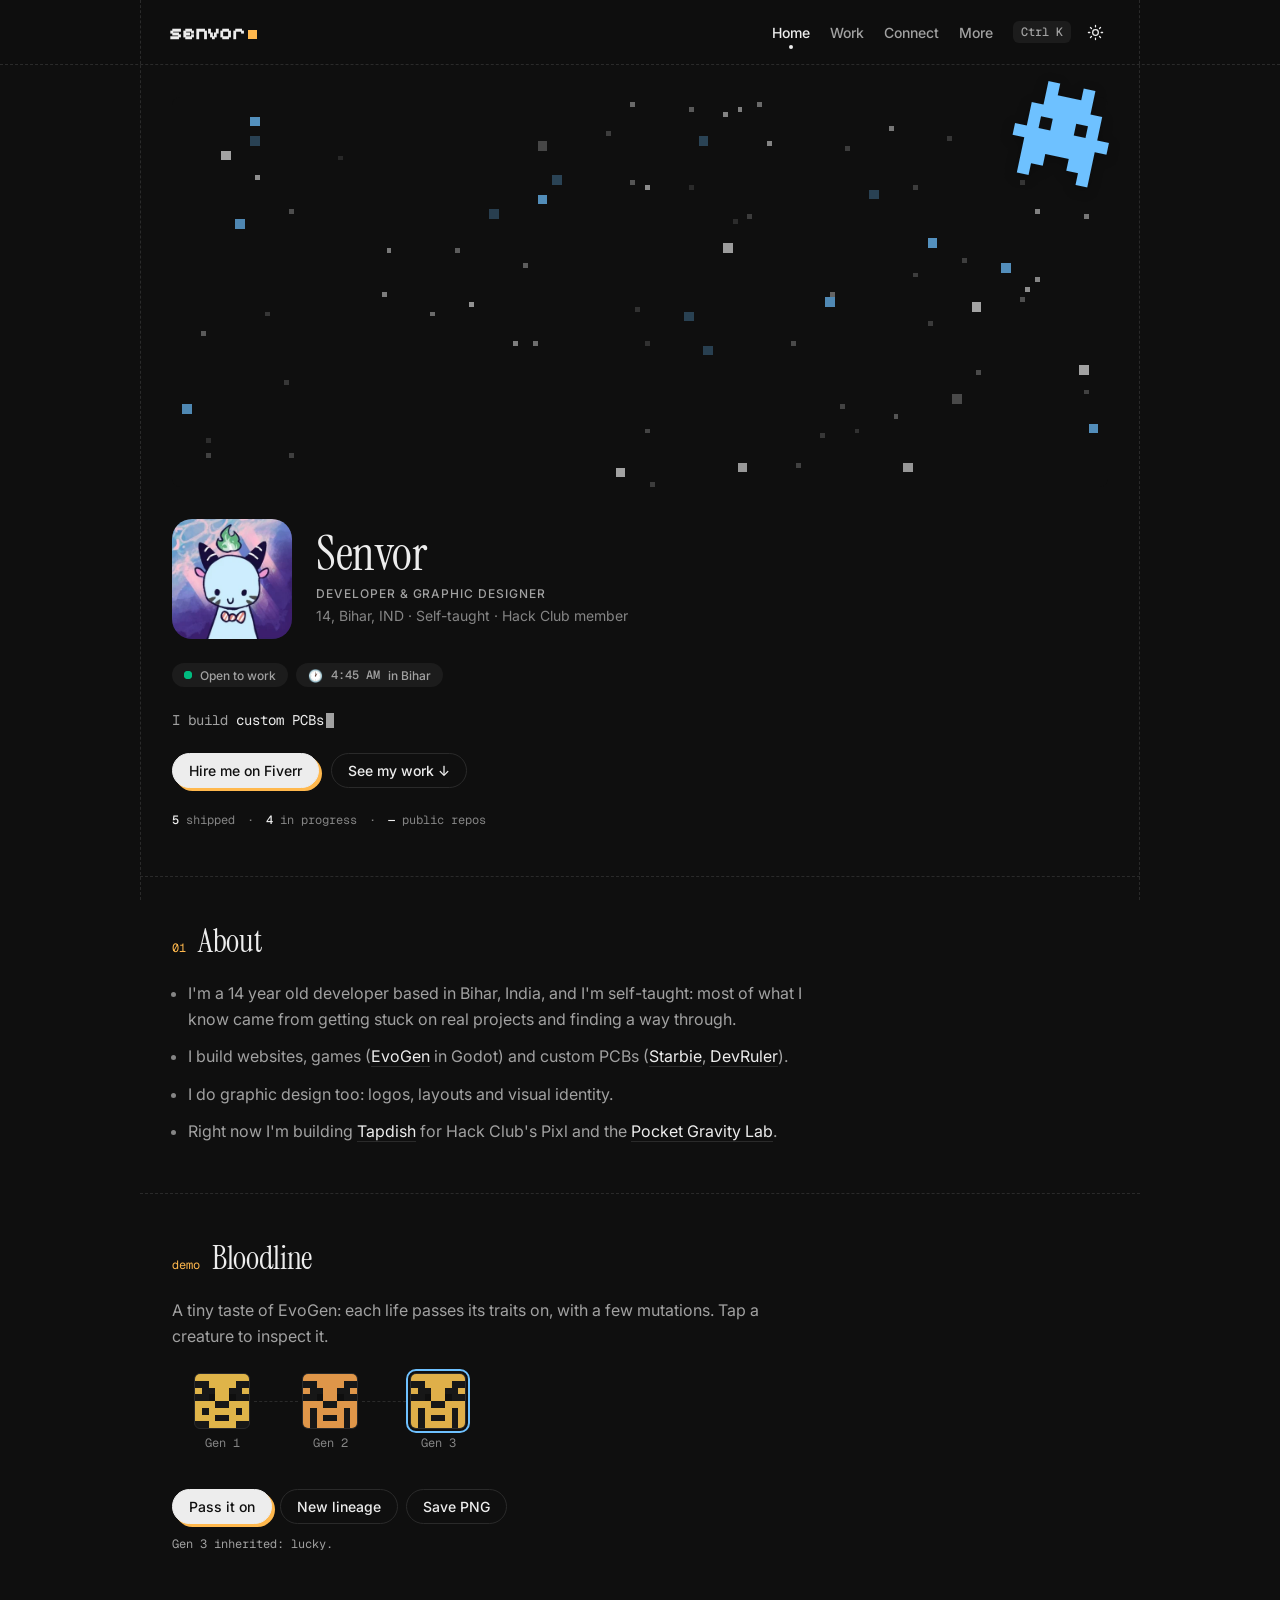
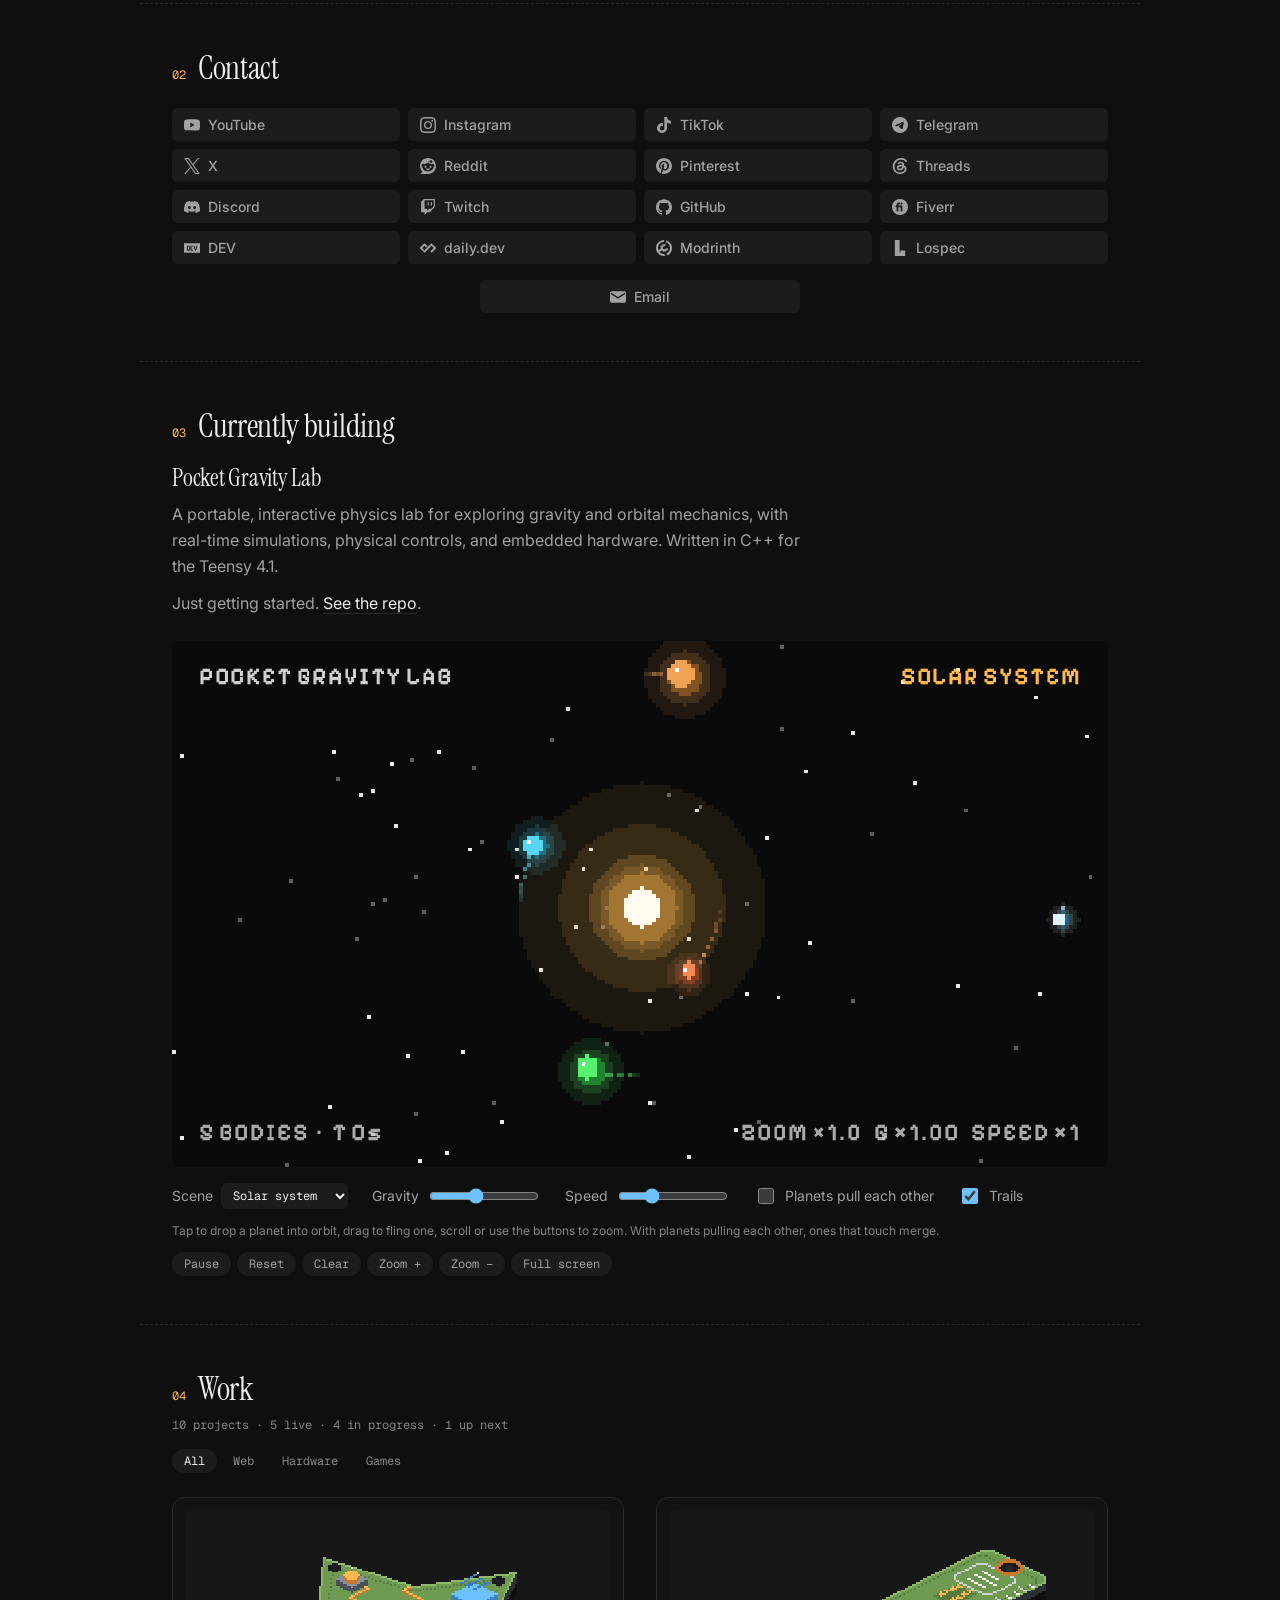
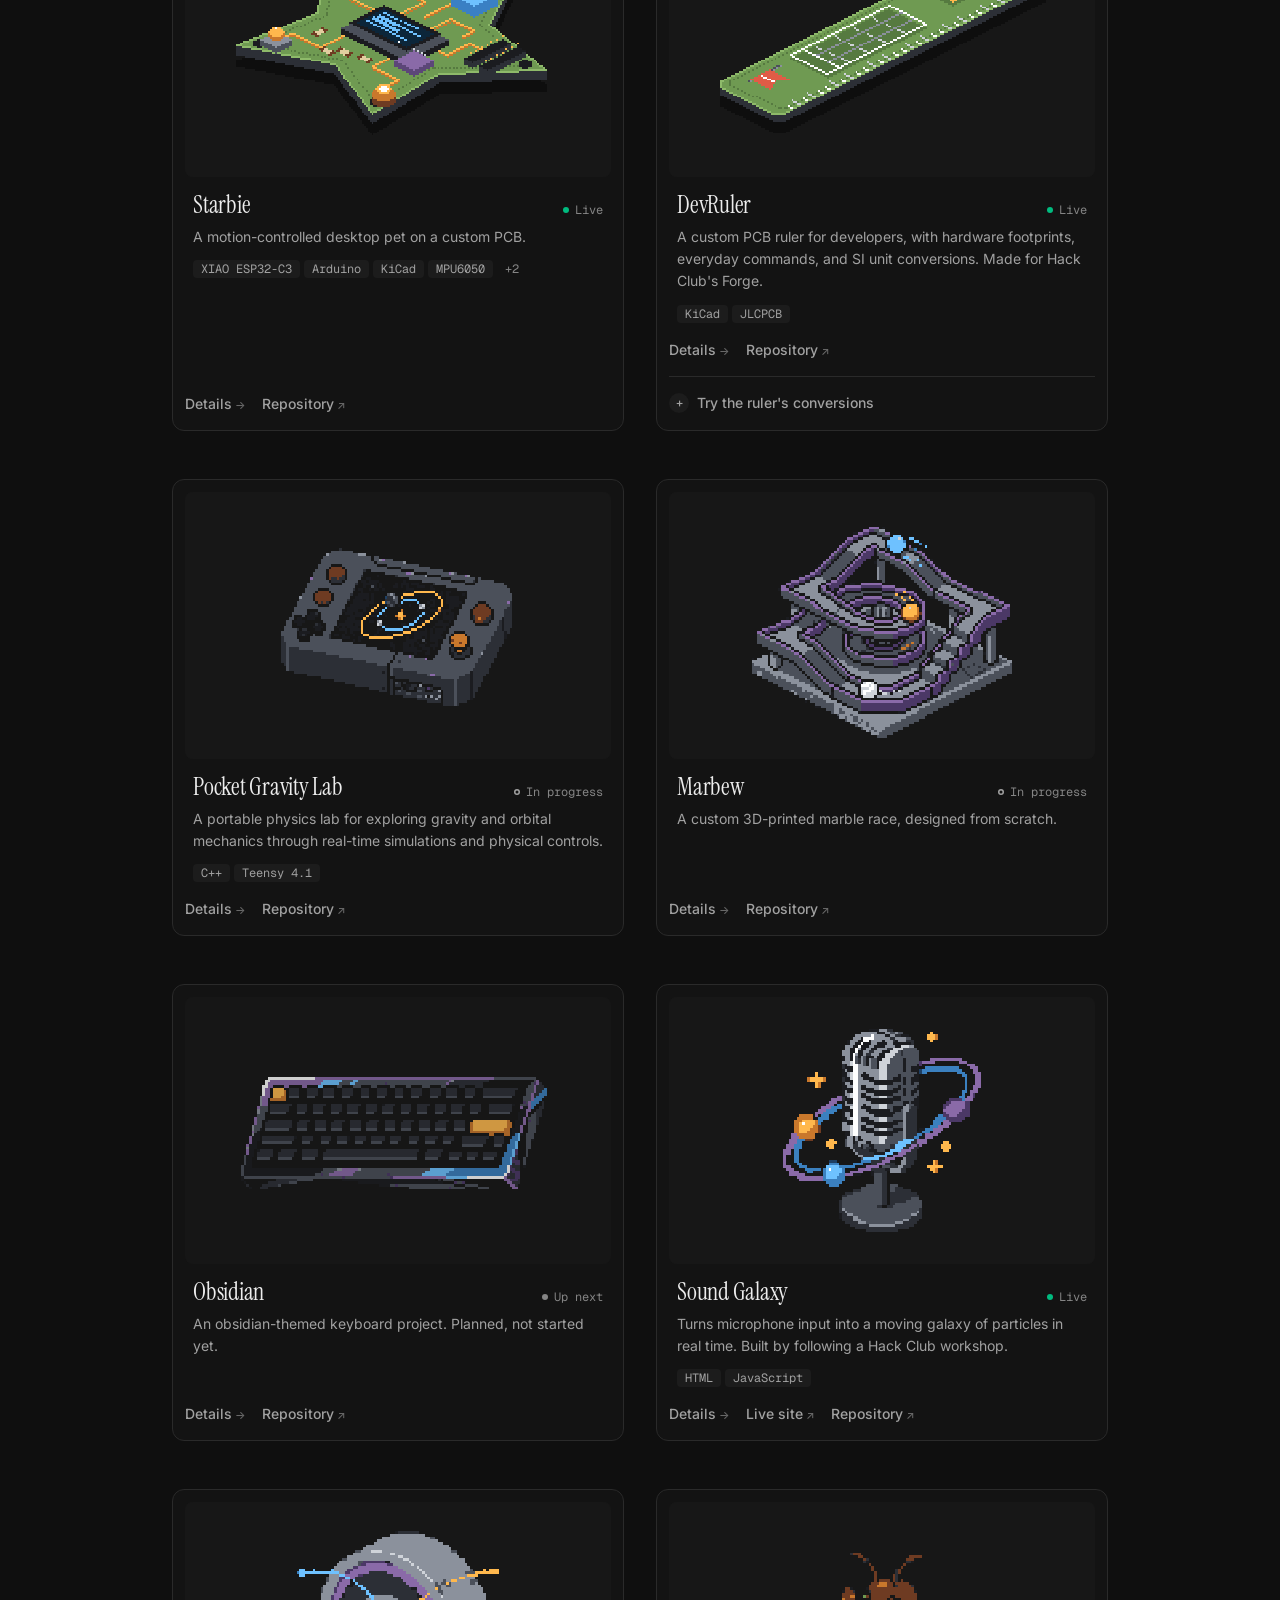
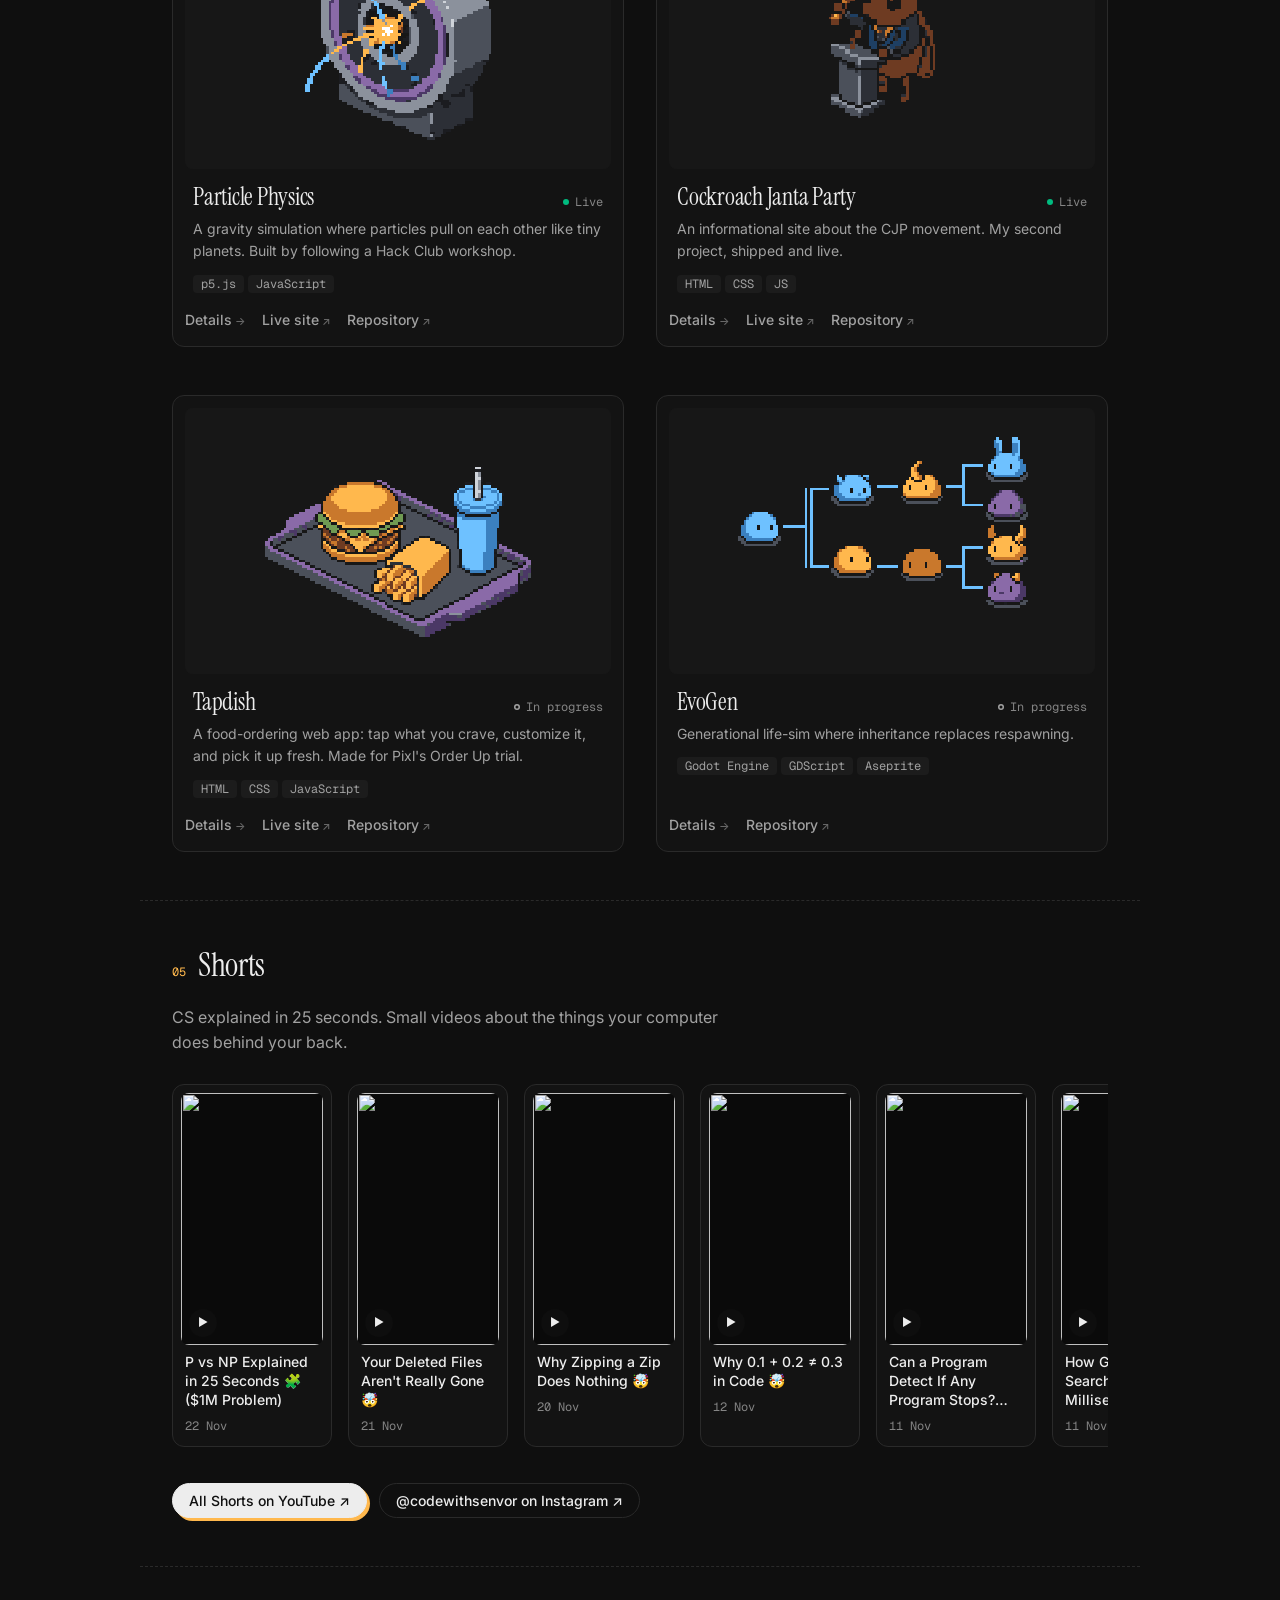
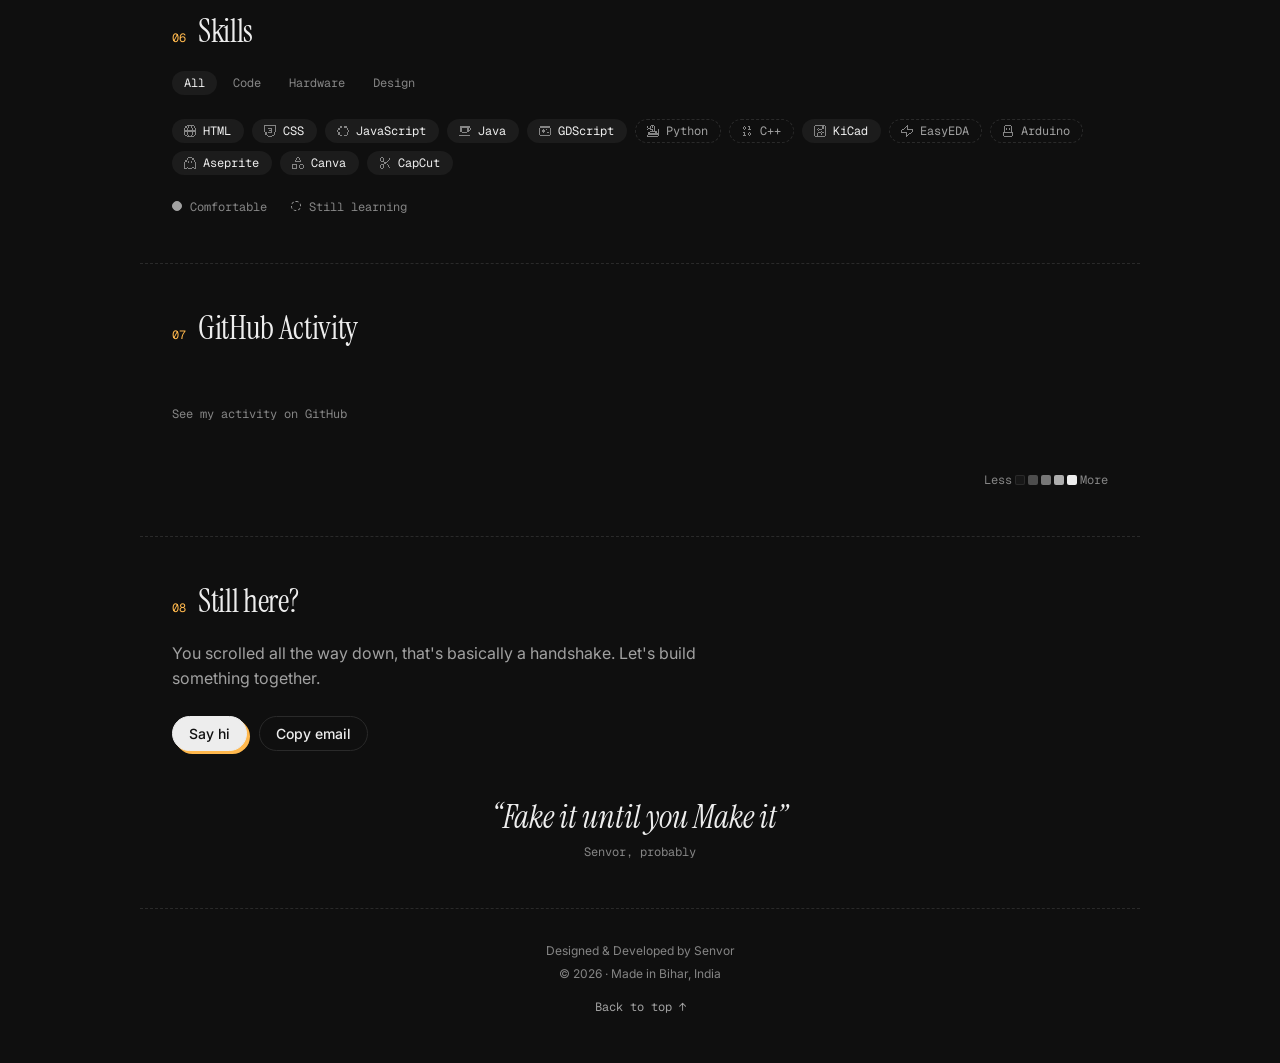
==== index.html @ f1880902 "Shorts: refresh from YouTube feed" ====
<!DOCTYPE html>
<html lang="en">
<head>
<meta charset="utf-8">
<meta name="viewport" content="width=device-width, initial-scale=1, viewport-fit=cover">
<meta name="description" content="Senvor: web developer and graphic designer. Fast, responsive landing pages and portfolio sites, plus custom PCBs and games through Hack Club.">
<meta name="theme-color" content="#0f0f0f">
<link rel="canonical" href="https://senvor.dev/">
<script src="/js/theme.js"></script>

<!-- Link preview (Discord, X, WhatsApp, iMessage, Slack) -->
<meta property="og:type" content="website">
<meta property="og:site_name" content="Senvor">
<meta property="og:url" content="https://senvor.dev/">
<meta property="og:title" content="Senvor">
<meta property="og:description" content="Developer and graphic designer. Self-taught, Hack Club member.">
<meta property="og:image" content="https://senvor.dev/assets/og.jpg">
<meta property="og:image:width" content="1200">
<meta property="og:image:height" content="630">
<meta property="og:image:alt" content="Senvor, developer and graphic designer, next to a profile picture of a blue cat with horns and a green flame">
<meta name="twitter:card" content="summary_large_image">
<meta name="twitter:title" content="Senvor">
<meta name="twitter:description" content="Developer and graphic designer. Self-taught, Hack Club member.">
<meta name="twitter:image" content="https://senvor.dev/assets/og.jpg">
<link rel="icon" type="image/png" href="assets/favicon.png">
<link rel="apple-touch-icon" href="assets/apple-touch-icon.png">
<title>Senvor — web developer & graphic designer</title>
<link rel="preconnect" href="https://fonts.googleapis.com">
<link rel="preconnect" href="https://fonts.gstatic.com" crossorigin>
<link href="https://fonts.googleapis.com/css2?family=Instrument+Serif:ital@0;1&family=Inter:wght@400;500;600&family=Geist+Mono:wght@400;500&family=Pixelify+Sans:wght@500;700&display=swap" rel="stylesheet">
<link rel="stylesheet" href="css/style.css">
</head>
<body>
<a class="skip" href="#top">Skip to content</a>
<div class="progress" aria-hidden="true"></div>
<header class="top">
  <div class="wrap">
    <a class="logo" href="#top">senvor</a>
    <nav aria-label="Main">
      <a href="#top" data-sec="top">Home</a><a href="#work" data-sec="work">Work</a><a href="#connect" data-sec="connect">Connect</a>
      <div class="more"><button class="more-btn" id="more-btn" type="button" aria-expanded="false" aria-controls="more-menu">More</button>
        <div class="more-menu" id="more-menu" hidden><a href="#about" data-sec="about">About</a><a href="#shorts" data-sec="shorts">Shorts</a><a href="#skills" data-sec="skills">Skills</a><a href="#building" data-sec="building">Currently building</a></div>
      </div>
      <button class="kbtn" id="kbtn" type="button" aria-label="Open command menu" title="Command menu (Ctrl+K)"><kbd>⌘K</kbd></button>
      <button class="theme" id="theme" type="button" aria-label="Toggle light and dark theme"><svg class="i-sun" viewBox="0 0 24 24" aria-hidden="true"><circle cx="12" cy="12" r="4"/><path d="M12 2v2M12 20v2M4.9 4.9l1.4 1.4M17.7 17.7l1.4 1.4M2 12h2M20 12h2M4.9 19.1l1.4-1.4M17.7 6.3l1.4-1.4"/></svg><svg class="i-moon" viewBox="0 0 24 24" aria-hidden="true"><path d="M20 14.5A8 8 0 0 1 9.5 4a8 8 0 1 0 10.5 10.5z"/></svg></button>
    </nav>
  </div>
</header>

<main id="top" tabindex="-1">
<div class="wrap">
  <section class="hero" aria-label="Intro">
    <div class="banner"><canvas class="sky" id="sky" aria-hidden="true"></canvas></div>
    <div class="sticker" id="sticker" aria-hidden="true"><svg viewBox="0 0 8 8" shape-rendering="crispEdges"><g fill="#6ec1ff"><rect x="2" y="0" width="1" height="1"/><rect x="5" y="0" width="1" height="1"/><rect x="2" y="1" width="1" height="1"/><rect x="3" y="1" width="1" height="1"/><rect x="4" y="1" width="1" height="1"/><rect x="5" y="1" width="1" height="1"/><rect x="1" y="2" width="1" height="1"/><rect x="2" y="2" width="1" height="1"/><rect x="3" y="2" width="1" height="1"/><rect x="4" y="2" width="1" height="1"/><rect x="5" y="2" width="1" height="1"/><rect x="6" y="2" width="1" height="1"/><rect x="1" y="3" width="1" height="1"/><rect x="3" y="3" width="1" height="1"/><rect x="4" y="3" width="1" height="1"/><rect x="6" y="3" width="1" height="1"/><rect x="0" y="4" width="1" height="1"/><rect x="1" y="4" width="1" height="1"/><rect x="2" y="4" width="1" height="1"/><rect x="3" y="4" width="1" height="1"/><rect x="4" y="4" width="1" height="1"/><rect x="5" y="4" width="1" height="1"/><rect x="6" y="4" width="1" height="1"/><rect x="7" y="4" width="1" height="1"/><rect x="1" y="5" width="1" height="1"/><rect x="2" y="5" width="1" height="1"/><rect x="3" y="5" width="1" height="1"/><rect x="4" y="5" width="1" height="1"/><rect x="5" y="5" width="1" height="1"/><rect x="6" y="5" width="1" height="1"/><rect x="1" y="6" width="1" height="1"/><rect x="2" y="6" width="1" height="1"/><rect x="5" y="6" width="1" height="1"/><rect x="6" y="6" width="1" height="1"/><rect x="1" y="7" width="1" height="1"/><rect x="6" y="7" width="1" height="1"/></g><g fill="#0f0f0f"><rect x="2" y="3" width="1" height="1"/><rect x="5" y="3" width="1" height="1"/></g></svg></div>
    <div class="id">
      <div class="avatar"><img src="assets/avatar.webp" alt="Senvor's profile picture: a blue cat with horns and a green flame" width="144" height="144"></div>
      <div class="who">
        <h1>Senvor</h1>
        <p class="role">Developer &amp; Graphic Designer</p>
        <p class="meta"><span>14, Bihar, IND</span> · <span>Self-taught</span> · <span>Hack Club member</span></p>
      </div>
    </div>
    <div class="pills">
      <a class="pill" href="https://www.fiverr.com/senvor/build-a-responsive-website-for-your-business-or-portfolio"><i class="ping" aria-hidden="true"></i>Open to work</a>
      <span class="pill" id="clock"><span aria-hidden="true">🕐</span> <span id="clock-t">--:--</span> in Bihar</span>
    </div>
    <p class="typed" aria-label="I build websites, PCBs, games and pixel art">I build <span id="typed">websites</span><i class="caret" aria-hidden="true"></i></p>
    <div class="cta"><a class="btn" href="https://www.fiverr.com/senvor/build-a-responsive-website-for-your-business-or-portfolio">Hire me on Fiverr</a><a class="btn alt" href="#work">See my work ↓</a></div>
    <p class="stats" aria-label="At a glance"><span><b id="st-shipped">5</b> shipped</span><span aria-hidden="true">·</span><span><b id="st-wip">3</b> in progress</span><span aria-hidden="true">·</span><span><b id="repos">—</b> public repos</span></p>
  </section>

  <section id="about" class="reveal">
    <div class="sh"><span class="num" aria-hidden="true">01</span><h2>About</h2></div>
    <ul class="bullets">
      <li>I'm a 14 year old developer based in Bihar, India, and I'm self-taught: most of what I know came from getting stuck on real projects and finding a way through.</li>
      <li>I build websites, games (<a class="il" href="projects/evogen/">EvoGen</a> in Godot) and custom PCBs (<a class="il" href="projects/starbie/">Starbie</a>, <a class="il" href="projects/devruler/">DevRuler</a>).</li>
      <li>I do graphic design too: logos, layouts and visual identity.</li>
      <li>Right now I'm building <a class="il" href="projects/tapdish/">Tapdish</a> for Hack Club's Pixl and the <a class="il" href="projects/pocket-gravity-lab/">Pocket Gravity Lab</a>.</li>
    </ul>
  </section>

  <section id="bloodline" class="lineage reveal">
    <div class="sh"><span class="num" aria-hidden="true">demo</span><h2>Bloodline</h2></div>
    <p class="hint">A tiny taste of EvoGen: each life passes its traits on, with a few mutations. Tap a creature to inspect it.</p>
    <div class="tree" id="tree"></div>
    <noscript><p class="hint">Turn on JavaScript to try the Bloodline demo.</p></noscript>
    <div class="btns">
      <button class="btn" id="next" type="button">Pass it on</button>
      <button class="btn alt" id="reset" type="button">New lineage</button>
      <button class="btn alt" id="save" type="button" title="Download the selected creature as a PNG">Save PNG</button>
    </div>
    <p class="trait" id="trait" aria-live="polite"></p>
  </section>

  <section id="connect" class="reveal">
    <div class="sh"><span class="num" aria-hidden="true">02</span><h2>Contact</h2></div>
    <div class="clinks">
      <a href="https://youtube.com/@s3nvor"><i class="ci" aria-hidden="true" style="--ic:url(/assets/icons/youtube.svg)"></i><span>YouTube</span></a>
      <a href="https://instagram.com/s3nvor"><i class="ci" aria-hidden="true" style="--ic:url(/assets/icons/instagram.svg)"></i><span>Instagram</span></a>
      <a href="https://www.tiktok.com/@s3nvor"><i class="ci" aria-hidden="true" style="--ic:url(/assets/icons/tiktok.svg)"></i><span>TikTok</span></a>
      <a href="https://t.me/s3nvor"><i class="ci" aria-hidden="true" style="--ic:url(/assets/icons/telegram.svg)"></i><span>Telegram</span></a>
      <a href="https://x.com/s3nvor"><i class="ci" aria-hidden="true" style="--ic:url(/assets/icons/x.svg)"></i><span>X</span></a>
      <a href="https://reddit.com/user/senvor"><i class="ci" aria-hidden="true" style="--ic:url(/assets/icons/reddit.svg)"></i><span>Reddit</span></a>
      <a href="https://www.pinterest.com/s3nvor/"><i class="ci" aria-hidden="true" style="--ic:url(/assets/icons/pinterest.svg)"></i><span>Pinterest</span></a>
      <a href="https://www.threads.com/@s3nvor"><i class="ci" aria-hidden="true" style="--ic:url(/assets/icons/threads.svg)"></i><span>Threads</span></a>
      <a href="https://discord.com/users/1297888931169177653" data-copy="s3nvor" title="Copy my Discord username (s3nvor)"><i class="ci" aria-hidden="true" style="--ic:url(/assets/icons/discord.svg)"></i><span>Discord</span></a>
      <a href="https://www.twitch.tv/s3nvor"><i class="ci" aria-hidden="true" style="--ic:url(/assets/icons/twitch.svg)"></i><span>Twitch</span></a>
      <a href="https://github.com/Senvor"><i class="ci" aria-hidden="true" style="--ic:url(/assets/icons/github.svg)"></i><span>GitHub</span></a>
      <a href="https://www.fiverr.com/senvor/build-a-responsive-website-for-your-business-or-portfolio"><i class="ci" aria-hidden="true" style="--ic:url(/assets/icons/fiverr.svg)"></i><span>Fiverr</span></a>
      <a href="https://dev.to/senvor"><i class="ci" aria-hidden="true" style="--ic:url(/assets/icons/devto.svg)"></i><span>DEV</span></a>
      <a href="https://app.daily.dev/senvor"><i class="ci" aria-hidden="true" style="--ic:url(/assets/icons/dailydev.svg)"></i><span>daily.dev</span></a>
      <a href="https://modrinth.com/user/Senvor"><i class="ci" aria-hidden="true" style="--ic:url(/assets/icons/modrinth.svg)"></i><span>Modrinth</span></a>
      <a href="https://lospec.com/senvor"><i class="ci" aria-hidden="true" style="--ic:url(/assets/icons/lospec.svg)"></i><span>Lospec</span></a>
    </div>
    <div class="cmail-wrap"><a class="cmail" href="mailto:senvor@lazydeveloper.org" data-copy="senvor@lazydeveloper.org" title="Copy my email (senvor@lazydeveloper.org)"><i class="ci" aria-hidden="true" style="--ic:url(/assets/icons/mail.svg)"></i><span>Email</span></a></div>
  </section>

  <section id="building" class="reveal">
    <div class="sh"><span class="num" aria-hidden="true">03</span><h2>Currently building</h2></div>
    <div class="build">
      <h3>Pocket Gravity Lab</h3>
      <p>A portable, interactive physics lab for exploring gravity and orbital mechanics, with real-time simulations, physical controls, and embedded hardware. Written in C++ for the Teensy 4.1.</p>
      <p class="now">Just getting started. <a href="https://github.com/Senvor/Pocket-Gravity-Lab">See the repo</a>.</p>
      <div class="orbit">
        <canvas id="orbit" width="960" height="540" tabindex="0" role="img" aria-label="A gravity sandbox: planets orbiting a star. Tap or press Enter to launch a planet, or drag to fling one."></canvas>
        <div class="orbit-ctl">
          <label>Scene <select id="op"><option value="solar">Solar system</option><option value="binary">Binary star</option><option value="moon">Planet + moon</option><option value="chaos">Chaos</option></select></label>
          <label>Gravity <input type="range" id="og" min="0.3" max="2" step="0.05" value="1"></label>
          <label>Speed <input type="range" id="os" min="0.25" max="3" step="0.25" value="1"></label>
          <label class="chk"><input type="checkbox" id="om"> Planets pull each other</label>
          <label class="chk"><input type="checkbox" id="ot" checked> Trails</label>
        </div>
        <div class="orbit-bar">
          <span>Tap to drop a planet into orbit, drag to fling one, scroll or use the buttons to zoom. With planets pulling each other, ones that touch merge.</span>
          <span class="orbit-btns"><button class="mini" id="orbit-pause" type="button">Pause</button><button class="mini" id="orbit-reset" type="button">Reset</button><button class="mini" id="orbit-clear" type="button">Clear</button><button class="mini" id="orbit-zin" type="button" aria-label="Zoom in">Zoom +</button><button class="mini" id="orbit-zout" type="button" aria-label="Zoom out">Zoom −</button><button class="mini" id="orbit-fs" type="button">Full screen</button></span>
        </div>
      </div>
    </div>
  </section>

  <section id="work" class="reveal">
    <div class="sh"><span class="num" aria-hidden="true">04</span><h2>Work</h2></div>
    <p class="now count" id="project-count"></p>
    <div class="tabs" role="group" aria-label="Filter projects" data-for="projects"><button type="button" aria-pressed="true" data-f="all">All</button><button type="button" aria-pressed="false" data-f="web">Web</button><button type="button" aria-pressed="false" data-f="hardware">Hardware</button><button type="button" aria-pressed="false" data-f="games">Games</button></div>
    <div class="projects" id="projects">
      <article class="proj" data-cat="hardware">
        <div class="media px"><img src="assets/pixel/starbie-card.webp" alt="Pixel art of Starbie" width="226" height="141" loading="lazy" decoding="async"></div>
        <div class="body">
          <div class="ptop"><h3>Starbie</h3><span class="badge live">Live</span></div>
          <p class="tagline">A motion-controlled desktop pet on a custom PCB.</p>
          <ul class="tech" aria-label="Built with"><li>XIAO ESP32-C3</li><li>Arduino</li><li>KiCad</li><li>MPU6050</li><li>DHT11</li><li>OLED</li></ul>
          <p class="now" data-repo="Starbie"></p>
        </div>
        <div class="links"><a href="projects/starbie/">Details</a><a href="https://github.com/Senvor/Starbie">Repository</a></div>
      </article>
      <article class="proj" data-cat="hardware">
        <div class="media px"><img src="assets/pixel/devruler-card.webp" alt="Pixel art of DevRuler" width="226" height="141" loading="lazy" decoding="async"></div>
        <div class="body">
          <div class="ptop"><h3>DevRuler</h3><span class="badge live">Live</span></div>
          <p class="tagline">A custom PCB ruler for developers, with hardware footprints, everyday commands, and SI unit conversions. Made for Hack Club's Forge.</p>
          <ul class="tech" aria-label="Built with"><li>KiCad</li><li>JLCPCB</li></ul>
          <p class="now" data-repo="DevRuler"></p>
        </div>
        <div class="links"><a href="projects/devruler/">Details</a><a href="https://github.com/Senvor/DevRuler">Repository</a></div>
        <details class="conv" hidden>
          <summary>Try the ruler's conversions</summary>
          <div class="conv-grid">
            <label>Type
              <select id="cv-kind">
                <option value="length">Length</option>
                <option value="area">Area</option>
                <option value="volume">Volume</option>
                <option value="mass">Mass</option>
                <option value="temp">Temperature</option>
              </select>
            </label>
            <label>Value <input id="cv-val" type="number" inputmode="decimal" step="any" value="1"></label>
            <label>From <select id="cv-from"></select></label>
            <label>To <select id="cv-to"></select></label>
            <button class="mini" id="cv-swap" type="button">Swap</button>
          </div>
          <p class="conv-out" id="cv-out" role="status"></p>
          <p class="conv-note">Uses exact conversion factors, so results can differ slightly from the rounded numbers printed on the ruler.</p>
        </details>
      </article>
      <article class="proj" data-cat="hardware">
        <div class="media px"><img src="assets/pixel/pocket-gravity-lab.webp" alt="Pixel art of Pocket Gravity Lab" width="1280" height="800" loading="lazy" decoding="async"></div>
        <div class="body">
          <div class="ptop"><h3>Pocket Gravity Lab</h3><span class="badge wip">In progress</span></div>
          <p class="tagline">A portable physics lab for exploring gravity and orbital mechanics through real-time simulations and physical controls.</p>
          <ul class="tech" aria-label="Built with"><li>C++</li><li>Teensy 4.1</li></ul>
          <p class="now" data-repo="Pocket-Gravity-Lab"></p>
        </div>
        <div class="links"><a href="projects/pocket-gravity-lab/">Details</a><a href="https://github.com/Senvor/Pocket-Gravity-Lab">Repository</a></div>
      </article>
      <article class="proj" data-cat="hardware">
        <div class="media px"><img src="assets/pixel/marbew.webp" alt="Pixel art of Marbew" width="1280" height="800" loading="lazy" decoding="async"></div>
        <div class="body">
          <div class="ptop"><h3>Marbew</h3><span class="badge wip">In progress</span></div>
          <p class="tagline">A custom 3D-printed marble race, designed from scratch.</p>
          <p class="now" data-repo="Marbew"></p>
        </div>
        <div class="links"><a href="projects/marbew/">Details</a><a href="https://github.com/Senvor/Marbew">Repository</a></div>
      </article>
      <article class="proj next" data-cat="hardware">
        <div class="media px"><img src="assets/pixel/obsidian.webp" alt="Pixel art of Obsidian" width="1280" height="800" loading="lazy" decoding="async"></div>
        <div class="body">
          <div class="ptop"><h3>Obsidian</h3><span class="badge next">Up next</span></div>
          <p class="tagline">An obsidian-themed keyboard project. Planned, not started yet.</p>
          <p class="now" data-repo="Obsidian"></p>
        </div>
        <div class="links"><a href="projects/obsidian/">Details</a><a href="https://github.com/Senvor/Obsidian">Repository</a></div>
      </article>
      <article class="proj" data-cat="web">
        <div class="media px"><img src="assets/pixel/sound-galaxy.webp" alt="Pixel art of Sound Galaxy" width="1280" height="800" loading="lazy" decoding="async"></div>
        <div class="body">
          <div class="ptop"><h3>Sound Galaxy</h3><span class="badge live">Live</span></div>
          <p class="tagline">Turns microphone input into a moving galaxy of particles in real time. Built by following a Hack Club workshop.</p>
          <ul class="tech" aria-label="Built with"><li>HTML</li><li>JavaScript</li></ul>
          <p class="now" data-repo="Sound-Galaxy"></p>
        </div>
        <div class="links"><a href="projects/sound-galaxy/">Details</a><a href="https://soundgalaxy.senvor.dev">Live site</a><a href="https://github.com/Senvor/Sound-Galaxy">Repository</a></div>
      </article>
      <article class="proj" data-cat="web">
        <div class="media px"><img src="assets/pixel/particle-physics.webp" alt="Pixel art of Particle Physics" width="1280" height="800" loading="lazy" decoding="async"></div>
        <div class="body">
          <div class="ptop"><h3>Particle Physics</h3><span class="badge live">Live</span></div>
          <p class="tagline">A gravity simulation where particles pull on each other like tiny planets. Built by following a Hack Club workshop.</p>
          <ul class="tech" aria-label="Built with"><li>p5.js</li><li>JavaScript</li></ul>
          <p class="now" data-repo="Particle-Physics"></p>
        </div>
        <div class="links"><a href="projects/particle-physics/">Details</a><a href="https://particlephysics.senvor.dev">Live site</a><a href="https://github.com/Senvor/Particle-Physics">Repository</a></div>
      </article>
      <article class="proj" data-cat="web">
        <div class="media px"><img src="assets/pixel/cjp.webp" alt="Pixel art of Cockroach Janta Party" width="1280" height="800" loading="lazy" decoding="async"></div>
        <div class="body">
          <div class="ptop"><h3>Cockroach Janta Party</h3><span class="badge live">Live</span></div>
          <p class="tagline">An informational site about the CJP movement. My second project, shipped and live.</p>
          <ul class="tech" aria-label="Built with"><li>HTML</li><li>CSS</li><li>JS</li></ul>
          <p class="now" data-repo="cockroach-janta-party"></p>
        </div>
        <div class="links"><a href="projects/cockroach-janta-party/">Details</a><a href="https://cockroachjantaparty.senvor.dev">Live site</a><a href="https://github.com/Senvor/cockroach-janta-party">Repository</a></div>
      </article>
      <article class="proj" data-cat="web">
        <div class="media px"><img src="assets/pixel/tapdish.webp" alt="Pixel art of Tapdish" width="1280" height="800" loading="lazy" decoding="async"></div>
        <div class="body">
          <div class="ptop"><h3>Tapdish</h3><span class="badge wip">In progress</span></div>
          <p class="tagline">A food-ordering web app: tap what you crave, customize it, and pick it up fresh. Made for Pixl's Order Up trial.</p>
          <ul class="tech" aria-label="Built with"><li>HTML</li><li>CSS</li><li>JavaScript</li></ul>
          <p class="now" data-repo="Tapdish"></p>
        </div>
        <div class="links"><a href="projects/tapdish/">Details</a><a href="https://tapdish.senvor.dev">Live site</a><a href="https://github.com/Senvor/Tapdish">Repository</a></div>
      </article>
      <article class="proj" data-cat="games">
        <div class="media px"><img src="assets/pixel/evogen.webp" alt="Pixel art of EvoGen" width="1280" height="800" loading="lazy" decoding="async"></div>
        <div class="body">
          <div class="ptop"><h3>EvoGen</h3><span class="badge wip">In progress</span></div>
          <p class="tagline">Generational life-sim where inheritance replaces respawning.</p>
          <ul class="tech" aria-label="Built with"><li>Godot Engine</li><li>GDScript</li><li>Aseprite</li></ul>
          <p class="now" data-repo="EvoGen"></p>
        </div>
        <div class="links"><a href="projects/evogen/">Details</a><a href="https://github.com/Senvor/EvoGen">Repository</a></div>
      </article>
    </div>
  </section>

  <section id="shorts" class="reveal">
    <div class="sh"><span class="num" aria-hidden="true">05</span><h2>Shorts</h2></div>
    <p class="lead">CS explained in 25 seconds. Small videos about the things your computer does behind your back.</p>
    <div class="shorts" id="shorts-list">
      <!-- shorts:start -->
      <a class="short" href="https://youtube.com/shorts/Cl1nEWZYntE"><span class="sthumb"><img src="https://i.ytimg.com/vi/Cl1nEWZYntE/hqdefault.jpg" alt="" width="480" height="360" loading="lazy" decoding="async"><i aria-hidden="true">▶</i></span><b>P vs NP Explained in 25 Seconds 🧩 ($1M Problem)</b><small>22 Nov</small></a>
      <a class="short" href="https://youtube.com/shorts/MgcRIha2k4A"><span class="sthumb"><img src="https://i.ytimg.com/vi/MgcRIha2k4A/hqdefault.jpg" alt="" width="480" height="360" loading="lazy" decoding="async"><i aria-hidden="true">▶</i></span><b>Your Deleted Files Aren't Really Gone 🤯</b><small>21 Nov</small></a>
      <a class="short" href="https://youtube.com/shorts/alOrCfVDt7U"><span class="sthumb"><img src="https://i.ytimg.com/vi/alOrCfVDt7U/hqdefault.jpg" alt="" width="480" height="360" loading="lazy" decoding="async"><i aria-hidden="true">▶</i></span><b>Why Zipping a Zip Does Nothing 🤯</b><small>20 Nov</small></a>
      <a class="short" href="https://youtube.com/shorts/aw3H_Li_eGs"><span class="sthumb"><img src="https://i.ytimg.com/vi/aw3H_Li_eGs/hqdefault.jpg" alt="" width="480" height="360" loading="lazy" decoding="async"><i aria-hidden="true">▶</i></span><b>Why 0.1 + 0.2 ≠ 0.3 in Code 🤯</b><small>12 Nov</small></a>
      <a class="short" href="https://youtube.com/shorts/lE5iZmJzkzg"><span class="sthumb"><img src="https://i.ytimg.com/vi/lE5iZmJzkzg/hqdefault.jpg" alt="" width="480" height="360" loading="lazy" decoding="async"><i aria-hidden="true">▶</i></span><b>Can a Program Detect If Any Program Stops? Turing Says No 🧠</b><small>11 Nov</small></a>
      <a class="short" href="https://youtube.com/shorts/VLc95bebxeg"><span class="sthumb"><img src="https://i.ytimg.com/vi/VLc95bebxeg/hqdefault.jpg" alt="" width="480" height="360" loading="lazy" decoding="async"><i aria-hidden="true">▶</i></span><b>How Google Searches Billions in Milliseconds 🤯</b><small>11 Nov</small></a>
      <a class="short" href="https://youtube.com/shorts/UJmn0qo8ThM"><span class="sthumb"><img src="https://i.ytimg.com/vi/UJmn0qo8ThM/hqdefault.jpg" alt="" width="480" height="360" loading="lazy" decoding="async"><i aria-hidden="true">▶</i></span><b>The Two Generals Problem: Why Computers Can Never Be Sure 🏰</b><small>8 Nov</small></a>
      <a class="short" href="https://youtube.com/shorts/30x2qHxG720"><span class="sthumb"><img src="https://i.ytimg.com/vi/30x2qHxG720/hqdefault.jpg" alt="" width="480" height="360" loading="lazy" decoding="async"><i aria-hidden="true">▶</i></span><b>Computers Can't Be Random 🤯 Here's How They Cheat</b><small>7 Nov</small></a>
      <!-- shorts:end -->
    </div>
    <div class="cta"><a class="btn" href="https://www.youtube.com/@s3nvor/shorts">All Shorts on YouTube ↗</a><a class="btn alt" href="https://www.instagram.com/codewithsenvor/">@codewithsenvor on Instagram ↗</a></div>
  </section>

  <section id="skills" class="reveal">
    <div class="sh"><span class="num" aria-hidden="true">06</span><h2>Skills</h2></div>
    <div class="tabs" role="group" aria-label="Filter skills" data-for="skill-chips"><button type="button" aria-pressed="true" data-f="all">All</button><button type="button" aria-pressed="false" data-f="code">Code</button><button type="button" aria-pressed="false" data-f="hardware">Hardware</button><button type="button" aria-pressed="false" data-f="design">Design</button></div>
    <ul class="chips" id="skill-chips"><li class="solid" data-cat="code">HTML</li><li class="solid" data-cat="code">CSS</li><li class="solid" data-cat="code">JavaScript</li><li class="solid" data-cat="code">Java</li><li class="solid" data-cat="code">GDScript</li><li class="learning" data-cat="code">Python</li><li class="learning" data-cat="code">C++</li><li class="solid" data-cat="hardware">KiCad</li><li class="learning" data-cat="hardware">EasyEDA</li><li class="learning" data-cat="hardware">Arduino</li><li class="solid" data-cat="design">Aseprite</li><li class="solid" data-cat="design">Canva</li><li class="solid" data-cat="design">CapCut</li></ul>
    <p class="legend"><b><span class="s"></span>Comfortable</b><b><span class="l"></span>Still learning</b></p>
  </section>

  <section id="activity" class="reveal">
    <div class="sh"><span class="num" aria-hidden="true">07</span><h2>GitHub Activity</h2></div>
    <a class="contrib" id="contrib" href="https://github.com/Senvor" aria-label="Senvor's GitHub contributions since May 24, 2026">
      <div class="cgrid-wrap"><div class="cgrid" id="cgrid"></div><p class="cload" id="cload">Loading contributions…</p></div>
      <div class="clegend"><span id="ctotal"></span><span class="cl">Less <i class="l0"></i><i class="l1"></i><i class="l2"></i><i class="l3"></i><i class="l4"></i> More</span></div>
    </a>
  </section>

  <section id="still" class="reveal">
    <div class="sh"><span class="num" aria-hidden="true">08</span><h2>Still here?</h2></div>
    <p class="lead">You scrolled all the way down, that's basically a handshake. Let's build something together.</p>
    <div class="cta"><a class="btn" href="mailto:senvor@lazydeveloper.org">Say hi</a><button class="btn alt" id="copy-email" type="button">Copy email</button></div>
    <blockquote class="quote"><p>“Fake it until you Make it”</p><cite>Senvor, probably</cite></blockquote>
  </section>
</div>
</main>
<footer><div class="wrap foot"><p>Designed &amp; Developed by Senvor</p><p>© 2026 · Made in Bihar, India</p><a href="#top" class="totop">Back to top ↑</a></div></footer>
<div class="pal" id="pal" hidden><div class="pal-box" role="dialog" aria-modal="true" aria-label="Command menu"><input id="pal-q" type="text" placeholder="Jump to a section, project or profile…" autocomplete="off" spellcheck="false"><ul id="pal-list" role="listbox"></ul><p class="pal-hint"><kbd>↑</kbd><kbd>↓</kbd> move · <kbd>Enter</kbd> open · <kbd>Esc</kbd> close</p></div></div>

<script src="js/script.js"></script>
<script type="module" src="js/github-status.js"></script>
<script type="module" src="js/extras.js"></script>
<script src="js/home.js" defer></script>
<script src="/js/cmdk.js" defer></script>
</body>
</html>
---- css/style.css ----
/* ===== Senvor — dashed-grid restyle =====
   One centred 1000px column with dashed side rails; every section is a full-width band
   with a dashed bottom border. Dark is the default theme; light is set by js/theme.js. */
:root,:root[data-theme="dark"]{
  color-scheme:dark;
  --bg:#0f0f0f; --card:#171717; --line:#2a2a2a; --ink:#ededed; --soft:#a1a1a1;
  /* spec --subtle is #6b6b6b (3.6:1 on --bg); nudged to #858585 so small text passes 4.5:1 */
  --subtle:#858585;
  --amber:#ffb84d; --amber-text:#ffb84d; --sky:#6ec1ff; --green:#00bb7f;
  --hdr:rgba(15,15,15,.85); --shadow:0 6px 18px rgba(0,0,0,.45);
}
:root[data-theme="light"]{
  color-scheme:light;
  --bg:#ffffff; --card:#f6f6f6; --line:#e5e5e5; --ink:#111111; --soft:#555555;
  /* spec --subtle is #8a8a8a (3.4:1 on white); nudged to #707070 so small text passes 4.5:1 */
  --subtle:#707070;
  /* amber #ffb84d is 1.7:1 on white, so amber TEXT uses a darker amber in light mode */
  --amber:#ffb84d; --amber-text:#9a5400; --sky:#2f8fd6; --green:#00a06d;
  --hdr:rgba(255,255,255,.85); --shadow:0 6px 18px rgba(0,0,0,.08);
}
:root{
  /* old token names kept as aliases so older rules and the project pages keep working */
  --panel:var(--card);
  --serif:"Instrument Serif",Georgia,"Times New Roman",serif;
  --body:Inter,system-ui,-apple-system,"Segoe UI",sans-serif;
  --mono:"Geist Mono","JetBrains Mono",ui-monospace,SFMono-Regular,Menlo,monospace;
  --display:"Pixelify Sans",ui-monospace,monospace;
  --col:1000px;
  /* spacing scale */
  --s1:4px; --s2:8px; --s3:12px; --s4:16px; --s5:24px; --s6:32px; --s7:48px;
  /* type scale (5 steps + hero) */
  --t-xs:12px; --t-sm:14px; --t-md:16px; --t-lg:24px; --t-xl:32px;
  --chip:color-mix(in srgb,var(--ink) 6%,var(--bg));
}
html{scroll-behavior:smooth;-webkit-text-size-adjust:100%;scroll-padding-top:72px}
*,*::before,*::after{box-sizing:border-box}
body{margin:0;background:var(--bg);color:var(--ink);font:400 15px/1.6 var(--body);overflow-x:hidden;min-height:100vh}
@media (min-width:768px){body{font-size:16px}}
/* dashed side rails, full page height */
body::before{content:"";position:fixed;top:0;bottom:0;left:50%;width:min(var(--col),100%);transform:translateX(-50%);border-left:1px dashed var(--line);border-right:1px dashed var(--line);pointer-events:none;z-index:7}
a{color:inherit}
:focus-visible{outline:2px solid var(--sky);outline-offset:3px;border-radius:2px}
img,svg,canvas{max-width:100%}
h1,h2,h3{font-family:var(--serif);font-weight:400;letter-spacing:-.01em;line-height:1;margin:0}
.wrap{max-width:var(--col);margin:0 auto}
main:focus{outline:none}
.skip{position:absolute;left:-9999px;top:8px;z-index:80;font:500 14px var(--body);text-decoration:none;background:var(--ink);color:var(--bg);padding:8px 14px;border-radius:999px}
.skip:focus{left:12px}

/* ---------- header ---------- */
header.top{position:sticky;top:0;z-index:20;background:var(--hdr);-webkit-backdrop-filter:blur(12px);backdrop-filter:blur(12px);border-bottom:1px dashed var(--line)}
.top .wrap{display:flex;align-items:center;justify-content:space-between;gap:12px;height:56px;padding:0 24px;border-left:1px dashed var(--line);border-right:1px dashed var(--line)}
@media (min-width:768px){.top .wrap{height:64px;padding:0 28px}}
.logo{font:700 22px var(--display);text-decoration:none;color:var(--ink)}
nav{display:flex;align-items:center;gap:var(--s1)}
nav a,.more-btn{position:relative;font:500 var(--t-sm) var(--body);color:var(--soft);text-decoration:none;padding:6px var(--s2);border-radius:6px;background:none;border:0;cursor:pointer}
nav a:hover,.more-btn:hover{color:var(--ink)}
nav a.active,.more-btn.active{color:var(--ink)}
nav a.active::after,.more-btn.active::after{content:"";position:absolute;left:50%;bottom:-2px;width:4px;height:4px;margin-left:-2px;border-radius:50%;background:var(--ink)}
.more{position:relative}
.more-menu{position:absolute;right:0;top:calc(100% + 8px);min-width:190px;background:var(--bg);border:1px solid var(--line);border-radius:8px;padding:6px;display:grid;box-shadow:var(--shadow);z-index:30}
.more-menu[hidden]{display:none}
.more-menu a{display:block;padding:8px 10px}
.more-menu a:hover{background:var(--card)}
.more-menu a.active::after{left:4px;top:50%;bottom:auto;margin:-2px 0 0}
.kbtn{font:500 var(--t-xs) var(--mono);background:var(--chip);border:0;color:var(--soft);padding:3px var(--s2);border-radius:6px;cursor:pointer;margin-left:var(--s2)}
.kbtn:hover{color:var(--ink);background:var(--card)}
.kbtn kbd,.pal kbd{font:inherit}
.theme{display:inline-grid;place-items:center;width:32px;height:32px;border-radius:50%;border:0;background:none;color:var(--ink);cursor:pointer;margin-left:4px;padding:0}
.theme:hover{background:var(--card)}
.theme svg{width:17px;height:17px;fill:none;stroke:currentColor;stroke-width:1.8;stroke-linecap:round;stroke-linejoin:round}
.theme .i-sun{display:none}
:root[data-theme="dark"] .theme .i-sun{display:block}
:root[data-theme="dark"] .theme .i-moon{display:none}
:root[data-theme="light"] .theme .i-moon{display:block}
@media (max-width:600px){
  .top .wrap{padding:0 var(--s3) 0 var(--s5);gap:var(--s2)}
  .logo{font-size:20px}
  nav{gap:0}
  nav a,.more-btn{padding:6px var(--s2)}
  /* the logo already links to the top, so the Home link is dropped on phones to keep the bar uncrowded */
  nav > a[data-sec="top"]{display:none}
  .kbtn{display:none}
}
.progress{position:fixed;top:0;left:0;right:0;height:2px;background:var(--ink);transform:scaleX(0);transform-origin:0 50%;z-index:40;pointer-events:none}

/* ---------- bands ---------- */
main section{padding:var(--s7) var(--s5);border-bottom:1px dashed var(--line);position:relative}
@media (min-width:768px){main section{padding:var(--s7) var(--s6)}}
.sh{display:flex;align-items:baseline;gap:var(--s3);margin-bottom:var(--s5)}
.sh .num{font:400 var(--t-xs) var(--mono);color:var(--subtle)}
.sh h2{font-size:var(--t-xl)}
.now{color:var(--soft)}
.now:empty{display:none}
a.il,.bullets a,.build a,.now a{text-decoration:underline 1px;text-decoration-color:var(--line);text-underline-offset:4px;color:var(--ink)}
a.il:hover,.bullets a:hover,.build a:hover,.now a:hover{text-decoration-style:solid;text-decoration-color:var(--amber);color:var(--amber-text)}

/* ---------- hero ---------- */
.hero{padding-top:var(--s5)}
@media (min-width:768px){.hero{padding-top:var(--s6)}}
.banner{aspect-ratio:2/1;border-radius:8px;overflow:hidden;background:var(--bg)}
@media (min-width:768px){.banner{aspect-ratio:12/5}}
.banner canvas{display:block;width:100%;height:100%;border-radius:8px;image-rendering:pixelated;background:var(--bg)}
.sticker{position:absolute;top:16px;right:22px;width:64px;height:64px;transform:translate(var(--dx,0),var(--dy,0)) rotate(12deg);filter:drop-shadow(0 3px 6px rgba(0,0,0,.25));cursor:grab;touch-action:none;user-select:none;-webkit-user-select:none;z-index:3}
.sticker.drag{cursor:grabbing}
.sticker svg{display:block;width:100%;height:100%}
@media (min-width:768px){.sticker{width:96px;height:96px;top:20px;right:30px}}
.id{display:flex;flex-direction:column;align-items:flex-start;gap:var(--s4);margin-top:var(--s6);position:relative;z-index:2}
@media (min-width:600px){.id{flex-direction:row;align-items:center;gap:var(--s5)}}
.avatar{width:96px;height:96px;flex:none;border-radius:20px;padding:0;background:var(--card);transition:transform .3s ease;transform:perspective(600px)}
.avatar img{display:block;width:100%;height:100%;border-radius:20px;object-fit:cover}
.avatar:hover{transform:perspective(600px) rotateY(8deg) rotateX(2deg)}
@media (min-width:768px){.avatar{width:120px;height:120px}}
.who h1{font-size:48px;cursor:default}
.role{margin:var(--s2) 0 0;font:500 var(--t-xs) var(--body);letter-spacing:.08em;text-transform:uppercase;color:var(--soft)}
.meta{margin:var(--s1) 0 0;font-size:var(--t-sm);color:var(--subtle)}
.meta span{white-space:nowrap}
.pills{display:flex;flex-wrap:wrap;gap:var(--s2);margin:var(--s5) 0 0}
.pill{display:inline-flex;align-items:center;gap:var(--s2);font:500 var(--t-xs) var(--body);color:var(--soft);text-decoration:none;background:var(--chip);border:0;border-radius:999px;padding:var(--s1) var(--s3);white-space:nowrap}
a.pill:hover{color:var(--ink)}
.ping{position:relative;width:8px;height:8px;border-radius:50%;background:var(--green);flex:none}
.ping::after{content:"";position:absolute;inset:0;border-radius:50%;background:var(--green);animation:ping 1.6s cubic-bezier(0,0,.2,1) infinite}
@keyframes ping{75%,100%{transform:scale(2.4);opacity:0}}
#clock-t{font-family:var(--mono);font-size:var(--t-xs)}
.typed{margin:var(--s5) 0 0;font:400 var(--t-sm) var(--mono);color:var(--soft)}
.typed span{color:var(--ink)}
.caret{display:inline-block;width:.55em;height:1.05em;margin-left:2px;vertical-align:-3px;background:var(--soft);animation:blink 1s steps(1) infinite}
@keyframes blink{50%{opacity:0}}
.cta{display:flex;flex-wrap:wrap;gap:var(--s3);margin-top:var(--s5)}
.btn{display:inline-flex;align-items:center;justify-content:center;font:500 var(--t-sm) var(--body);text-decoration:none;cursor:pointer;padding:var(--s2) var(--s4);border-radius:999px;border:1px solid var(--ink);background:var(--ink);color:var(--bg);transition:transform .15s ease,background-color .15s,border-color .15s}
.btn.alt{background:transparent;color:var(--ink);border-color:var(--line)}
.btn.alt:hover{border-color:var(--soft);background:var(--card)}
@media (hover:hover){.btn:hover{transform:scale(1.03)}}
.btn:active{transform:scale(.97)}
.stats{display:flex;flex-wrap:wrap;gap:var(--s1) var(--s3);margin:var(--s5) 0 0;font:400 var(--t-xs) var(--mono);color:var(--subtle)}
.stats b{font-weight:500;color:var(--ink)}

/* ---------- about ---------- */
.bullets{margin:0;padding:0 0 0 var(--s4);display:grid;gap:var(--s3);max-width:64ch;color:var(--soft)}
.bullets li::marker{color:var(--subtle)}

/* ---------- Bloodline ---------- */
.lineage .hint{margin:0 0 var(--s5);color:var(--soft);max-width:60ch}
.tree{display:grid;grid-template-columns:repeat(6,1fr);gap:8px;min-height:92px;max-width:640px}
.gen{display:flex;flex-direction:column;align-items:center;gap:6px;position:relative}
.gen canvas{width:100%;max-width:56px;aspect-ratio:1;image-rendering:pixelated;background:var(--card);border:1px solid var(--line);border-radius:6px;cursor:pointer}
.gen.new canvas{border-color:var(--amber);animation:pop .3s steps(4)}
.gen small{font:400 var(--t-xs) var(--mono);color:var(--subtle)}
.gen:not(:last-child)::after{content:"";position:absolute;top:28px;left:calc(50% + 32px);width:calc(100% - 64px + 8px);height:1px;border-top:1px dashed var(--line)}
.gen.sel canvas{outline:2px solid var(--sky);outline-offset:2px}
.gen canvas:focus-visible{outline:2px solid var(--ink);outline-offset:2px}
.gen.sel canvas:focus-visible{outline-color:var(--sky)}
.btns{display:flex;flex-wrap:wrap;gap:var(--s2);margin-top:var(--s5)}
.trait{margin:var(--s3) 0 0;font:400 var(--t-xs) var(--mono);color:var(--soft);min-height:1.6em}
@keyframes pop{from{transform:scale(.4)}to{transform:scale(1)}}
@keyframes popin{from{opacity:0;transform:scale(.4)}to{opacity:1;transform:scale(1)}}
@keyframes fadein{from{opacity:0}to{opacity:1}}
@keyframes grow{from{transform:scaleX(0)}to{transform:scaleX(1)}}
@keyframes glowr{50%{box-shadow:0 0 0 4px var(--amber)}}
.gen.intro canvas{animation:popin .3s steps(4) both;animation-delay:calc(var(--b,.4s) + var(--i) * .15s)}
.gen.intro small{animation:fadein .3s steps(3) both;animation-delay:calc(var(--b,.4s) + var(--i) * .15s)}
.gen.linking::after{transform-origin:left center;animation:grow .3s steps(4) both}
.gen.new.mut canvas{animation:pop .3s steps(4),glowr .5s steps(2) .3s 2}

/* ---------- contact ---------- */
.clinks{display:grid;grid-template-columns:repeat(4,1fr);gap:var(--s2)}
@media (max-width:560px){.clinks{grid-template-columns:1fr 1fr}}
.cmail-wrap{display:flex;justify-content:center;margin-top:var(--s4)}
.cmail{display:flex;align-items:center;justify-content:center;gap:var(--s2);width:min(320px,100%);font:500 var(--t-sm) var(--body);color:var(--soft);text-decoration:none;background:var(--chip);border-radius:6px;padding:var(--s2) var(--s3);transition:color .15s,background-color .15s}
.cmail:hover{color:var(--ink);background:color-mix(in srgb,var(--ink) 10%,var(--bg))}
.cmail span{overflow:hidden;text-overflow:ellipsis;white-space:nowrap}
.cmail .ci,.clinks .ci{flex:none;width:16px;height:16px;background:currentColor;-webkit-mask:var(--ic) center/contain no-repeat;mask:var(--ic) center/contain no-repeat}
.clinks a{display:flex;align-items:center;gap:var(--s2);min-width:0;font:500 var(--t-sm) var(--body);color:var(--soft);text-decoration:none;background:var(--chip);border-radius:6px;padding:var(--s2) var(--s3);transition:color .15s,background-color .15s}
.clinks a span{overflow:hidden;text-overflow:ellipsis;white-space:nowrap}
.clinks a:hover{color:var(--ink);background:color-mix(in srgb,var(--ink) 10%,var(--bg))}

/* ---------- currently building + orbit ---------- */
.build{display:grid;gap:var(--s3)}
.build h3{font-size:var(--t-lg)}
.build p{margin:0;max-width:64ch;color:var(--soft)}
.orbit{margin-top:var(--s3)}
.orbit:fullscreen{display:flex;flex-direction:column;justify-content:center;padding:16px;background:#0a0a0a}
.orbit:fullscreen canvas{width:min(100%,calc(78vh * 16 / 9));margin:0 auto}
.orbit canvas{display:block;width:100%;height:auto;aspect-ratio:16/9;background:#0a0a0a;border:0;border-radius:8px;cursor:crosshair;touch-action:none;image-rendering:pixelated}
.orbit-ctl{display:flex;flex-wrap:wrap;align-items:center;gap:var(--s3) var(--s5);margin-top:var(--s4);font-size:var(--t-sm);color:var(--soft)}
.orbit-ctl label{display:flex;align-items:center;gap:8px}
.orbit-ctl input[type=range]{width:110px;accent-color:var(--sky)}
.orbit-ctl input[type=checkbox]{width:16px;height:16px;accent-color:var(--sky)}
.orbit-ctl select{font:400 var(--t-xs) var(--mono);color:var(--ink);background:var(--chip);border:0;border-radius:6px;padding:4px 8px}
.orbit-bar{display:flex;justify-content:space-between;align-items:center;gap:var(--s3) var(--s4);flex-wrap:wrap;margin-top:var(--s3);font-size:var(--t-xs);color:var(--subtle)}
.orbit-btns{display:flex;flex-wrap:wrap;gap:6px}
.mini{font:400 var(--t-xs) var(--mono);color:var(--soft);background:var(--chip);border:0;border-radius:999px;padding:var(--s1) var(--s3);cursor:pointer}
.mini:hover{color:var(--ink)}
.mini:disabled{opacity:.4;cursor:default}

/* ---------- filter tabs ---------- */
.tabs{display:flex;flex-wrap:wrap;gap:var(--s1);margin:0 0 var(--s5)}
.tabs button{font:400 var(--t-xs) var(--mono);color:var(--subtle);background:none;border:0;border-radius:999px;padding:var(--s1) var(--s3);cursor:pointer}
.tabs button:hover{color:var(--ink)}
.tabs button[aria-pressed="true"]{color:var(--ink);background:var(--chip)}
.fadein{animation:fadein .2s ease}

/* ---------- work ---------- */
.count{margin:calc(-1 * var(--s3)) 0 var(--s4);font:400 var(--t-xs) var(--mono);color:var(--subtle);text-wrap:balance}
.projects{display:grid;grid-template-columns:1fr;gap:var(--s7) var(--s6)}
@media (min-width:768px){.projects{grid-template-columns:1fr 1fr}}
.proj{display:flex;flex-direction:column;gap:var(--s4);padding:0;border:0;min-width:0}
.proj[hidden]{display:none}
.media{position:relative;aspect-ratio:16/10;border-radius:6px;border:0;background:var(--card);overflow:hidden}
.media img{position:absolute;inset:0;display:block;width:100%;height:100%;object-fit:contain;padding:var(--s4) var(--s5);transition:transform .3s ease}
@media (hover:hover){.proj:hover .media img{transform:scale(1.02)}}
.media.px{background:#171717}
.media.px img{padding:0;object-fit:cover;image-rendering:pixelated}
.proj .body{display:grid;gap:var(--s2);padding:0}
.ptop{display:flex;align-items:baseline;justify-content:space-between;gap:var(--s3);flex-wrap:wrap}
.proj h3{font-size:var(--t-lg)}
.tagline{margin:0;color:var(--soft);font-size:var(--t-sm)}
.badge{display:inline-flex;align-items:center;gap:6px;font:400 var(--t-xs) var(--mono);color:var(--subtle);white-space:nowrap}
.badge::before{content:"";width:6px;height:6px;border-radius:50%;background:var(--subtle)}
.badge.live::before{background:var(--green)}
.badge.wip::before{background:transparent;box-shadow:inset 0 0 0 1.5px var(--soft)}
.tech{display:flex;flex-wrap:wrap;gap:var(--s1);list-style:none;margin:var(--s1) 0 0;padding:0}
.tech li{font:400 var(--t-xs) var(--mono);color:var(--soft);background:var(--chip);border:0;border-radius:4px;padding:1px var(--s2)}
.tech li.more-n{color:var(--subtle);background:none;cursor:default}
.tech li.xtra{position:absolute;width:1px;height:1px;overflow:hidden;clip:rect(0 0 0 0);white-space:nowrap;padding:0}
.proj .now{margin:0;font:400 var(--t-xs) var(--mono);color:var(--subtle)}
.links{display:flex;flex-wrap:wrap;gap:var(--s1) var(--s4);margin-top:auto;padding:0}
.links a{position:relative;font:500 var(--t-sm) var(--body);color:var(--soft);text-decoration:none;padding:2px 0}
.links a::after{content:" ↗";font-size:11px;opacity:.6}
.links a:first-child::after{content:" →"}
.links a:hover{color:var(--amber-text)}
.proj.next .media{opacity:.8}

/* DevRuler converter (attached to the DevRuler card; hidden until script.js runs) */
.conv{padding:var(--s3) 0 0;border-top:1px solid var(--line)}
.conv summary{display:inline-flex;align-items:center;gap:8px;cursor:pointer;list-style:none;font:500 var(--t-sm) var(--body);color:var(--soft)}
.conv summary:hover{color:var(--ink)}
.conv summary::-webkit-details-marker{display:none}
.conv summary::before{content:"+";display:inline-grid;place-items:center;width:20px;height:20px;border:0;border-radius:50%;background:var(--chip);font:500 var(--t-xs) var(--mono)}
.conv[open] summary::before{content:"\2212"}
.conv-grid{display:grid;grid-template-columns:repeat(2,minmax(0,1fr));gap:var(--s2);align-items:end;margin-top:var(--s3)}
.conv label{display:grid;gap:var(--s1);font:400 var(--t-xs) var(--mono);color:var(--soft)}
.conv select,.conv input{width:100%;min-height:38px;padding:6px var(--s2);border:1px solid var(--line);border-radius:6px;background:transparent;color:var(--ink);font:400 var(--t-sm) var(--mono)}
.conv .mini{min-height:38px}
.conv-out{margin:var(--s3) 0 var(--s1);font:500 var(--t-md)/1.4 var(--mono);color:var(--ink);overflow-wrap:anywhere}
.conv-note{margin:0;font-size:var(--t-xs);color:var(--subtle)}

/* ---------- skills ---------- */
.chips{display:flex;flex-wrap:wrap;gap:var(--s2);padding:0;margin:0;list-style:none}
.chips li{display:inline-flex;align-items:center;font:400 var(--t-xs) var(--mono);color:var(--ink);background:var(--chip);border:1px solid transparent;border-radius:999px;padding:3px var(--s3)}
.chips li[hidden]{display:none}
.chips li.learning{background:transparent;border:1px dashed var(--line);color:var(--soft)}
.chips .ic{width:14px;height:14px;margin:0 6px 0 -2px;color:var(--subtle)}
.ic{display:inline-block;width:24px;height:24px;vertical-align:middle;flex:none}
.legend{display:flex;gap:var(--s5);flex-wrap:wrap;margin:var(--s5) 0 0;font:400 var(--t-xs) var(--mono);color:var(--subtle)}
.legend b{font-weight:400}
.legend span{display:inline-block;width:10px;height:10px;border:1px solid var(--soft);border-radius:50%;margin-right:var(--s2);vertical-align:0}
.legend .s{background:var(--soft);border-color:var(--soft)}
.legend .l{border-style:dashed}

/* ---------- GitHub activity ---------- */
.contrib{display:block;text-decoration:none;color:inherit}
.cgrid-wrap{overflow-x:auto;padding-bottom:4px;min-height:91px;position:relative}
.cgrid{display:grid;grid-auto-flow:column;grid-template-rows:repeat(7,10px);grid-auto-columns:10px;gap:3px;width:max-content}
.cgrid i,.clegend i{display:block;width:10px;height:10px;border-radius:2px;background:var(--card);box-shadow:inset 0 0 0 1px var(--line)}
.cgrid i.pad{visibility:hidden}
.cgrid i.l1,.clegend i.l1{background:color-mix(in srgb,var(--ink) 25%,var(--card));box-shadow:none}
.cgrid i.l2,.clegend i.l2{background:color-mix(in srgb,var(--ink) 45%,var(--card));box-shadow:none}
.cgrid i.l3,.clegend i.l3{background:color-mix(in srgb,var(--ink) 70%,var(--card));box-shadow:none}
.cgrid i.l4,.clegend i.l4{background:var(--ink);box-shadow:none}
.cload{position:absolute;inset:0;margin:0;display:grid;place-items:center start;font:400 var(--t-xs) var(--mono);color:var(--subtle)}
.clegend{display:flex;flex-wrap:wrap;justify-content:space-between;align-items:center;gap:var(--s2);margin-top:var(--s3);font:400 var(--t-xs) var(--mono);color:var(--subtle)}
.clegend .cl{display:inline-flex;align-items:center;gap:3px}
.contrib:hover .clegend{color:var(--soft)}

/* ---------- still here ---------- */
.lead{margin:0;max-width:56ch;color:var(--soft)}
.quote{margin:var(--s7) auto 0;padding:0;border:0;text-align:center;max-width:32ch}
.quote p{margin:0;font:italic 400 var(--t-xl)/1.15 var(--serif);text-wrap:balance}
.quote cite{display:block;margin-top:var(--s2);font:400 var(--t-xs) var(--mono);font-style:normal;color:var(--subtle)}

/* ---------- footer ---------- */
footer .foot{padding:var(--s6) var(--s5) var(--s7);text-align:center;display:grid;gap:var(--s1);justify-items:center;font-size:var(--t-xs);color:var(--subtle)}
footer .foot p{margin:0}
.totop{margin-top:var(--s3);font:400 var(--t-xs) var(--mono);color:var(--soft);text-decoration:none}
.totop:hover{color:var(--ink)}

/* ---------- command menu ---------- */
.pal{position:fixed;inset:0;z-index:60;background:rgba(0,0,0,.55);display:flex;justify-content:center;align-items:flex-start;padding:12vh 16px 16px}
.pal[hidden]{display:none}
.pal-box{width:min(560px,100%);background:var(--bg);border:1px solid var(--line);border-radius:10px;box-shadow:var(--shadow);overflow:hidden}
.pal-box input{width:100%;font:400 16px var(--body);padding:14px 16px;border:0;border-bottom:1px dashed var(--line);background:none;color:var(--ink);outline:none}
.pal-box ul{list-style:none;margin:0;padding:6px;max-height:50vh;overflow:auto}
.pal-box li{display:flex;justify-content:space-between;align-items:center;gap:12px;padding:9px 12px;border-radius:6px;cursor:pointer;color:var(--ink)}
.pal-box li small{font:400 11px var(--mono);text-transform:uppercase;letter-spacing:.06em;color:var(--subtle)}
.pal-box li.on{background:var(--card)}
.pal-box li.none{color:var(--soft);cursor:default}
.pal-hint{margin:0;padding:9px 16px;border-top:1px dashed var(--line);font:400 12px var(--mono);color:var(--subtle)}
.pal-hint kbd{border:1px solid var(--line);border-radius:4px;padding:0 5px;margin-right:2px}

/* ---------- toast + party mode ---------- */
.toast{position:fixed;right:16px;bottom:calc(16px + env(safe-area-inset-bottom,0px));z-index:70;opacity:0;pointer-events:none;background:var(--ink);color:var(--bg);border-radius:999px;padding:8px 16px;font:500 13px var(--body)}
.toast.show{opacity:1;animation:fadein .25s ease backwards}
@keyframes party{to{filter:hue-rotate(360deg)}}
html.party .gen canvas,html.party .orbit canvas{animation:party 1.2s steps(6) infinite}

/* ---------- reveal on scroll (hook: .reveal, set visible by js/extras.js) ---------- */
.js .reveal{opacity:0;transform:translateY(8px);transition:opacity .4s ease,transform .4s ease}
.js .reveal.is-visible{opacity:1;transform:none}

/* ---------- misc ---------- */
a,button,canvas{-webkit-tap-highlight-color:transparent}
a,button{touch-action:manipulation}
@supports (view-transition-name:none){::view-transition-old(root),::view-transition-new(root){animation-duration:.25s}}
@media (max-width:600px){
  .tree{grid-template-columns:repeat(3,1fr);gap:12px 8px}
  .gen canvas{max-width:64px}
  .gen:nth-child(3n)::after{display:none}
  .gen:not(:last-child)::after{top:31px;width:calc(100% - 56px)}
}
@media (prefers-reduced-motion:reduce){
  html{scroll-behavior:auto}
  *,*::before,*::after{animation-duration:0s!important;animation-iteration-count:1!important;transition:none!important}
  .ping::after,.caret{animation:none!important}
  .js .reveal{opacity:1;transform:none}
  .avatar:hover{transform:none}
  .btn:hover,.btn:active{transform:none}
  ::view-transition-group(*),::view-transition-old(*),::view-transition-new(*){animation:none!important}
}

/* ---------- touch screens and phones: comfortable tap targets (about 44px) ---------- */
@media (pointer:coarse),(max-width:600px){
  .logo{display:inline-flex;align-items:center;min-height:44px}
  nav a,.more-btn{display:inline-flex;align-items:center;min-height:44px}
  .theme{width:44px;height:44px;margin-left:0}
  a.pill{min-height:40px}
  .btn{min-height:44px}
  .clinks a,.cmail{min-height:44px}
  .tabs button{min-height:40px}
  .mini{min-height:40px;padding:0 var(--s4)}
  .orbit-btns{gap:8px}
  .orbit-ctl label{min-height:44px}
  .orbit-ctl select{min-height:40px;padding:0 var(--s3)}
  .orbit-ctl input[type=range]{height:32px}
  .orbit-ctl input[type=checkbox]{width:22px;height:22px}
  .links a{display:inline-flex;align-items:center;min-height:44px;padding:0}
  .conv summary{min-height:44px}
  .conv select,.conv input,.conv .mini{min-height:44px}
  .totop{display:inline-flex;align-items:center;min-height:44px}
  .count{text-wrap:balance}
}

/* ===== A little of the old pixel design, kept quiet =====
   One accent (amber), used sparingly, plus tactile feedback where you touch. */
::selection{background:var(--amber);color:#111}
.logo::after{content:"";display:inline-block;width:.42em;height:.42em;margin-left:.12em;background:var(--amber);vertical-align:baseline;animation:px-blink 1.2s steps(1) infinite}
@keyframes px-blink{50%{opacity:0}}
.sh .num{color:var(--amber-text)}
.btn:not(.alt){box-shadow:3px 3px 0 var(--amber);transition:transform .15s ease,box-shadow .15s ease,background-color .15s,border-color .15s}
.btn:not(.alt):active{transform:translate(2px,2px);box-shadow:1px 1px 0 var(--amber)}
.proj{padding:var(--s3) var(--s3) var(--s4);border:1px solid var(--line);border-radius:12px;background:color-mix(in srgb,var(--card) 45%,var(--bg));transition:transform .2s ease,box-shadow .2s ease,border-color .2s ease}
.proj .body{padding:0 var(--s2)}
.proj .media{border-radius:8px}
@media (hover:hover){
  .proj:hover{transform:translate(-3px,-3px);box-shadow:4px 4px 0 var(--amber);border-color:var(--amber)}
  .btn:not(.alt):hover{transform:translate(-1px,-1px);box-shadow:4px 4px 0 var(--amber)}
}
@media (prefers-reduced-motion:reduce){
  .logo::after{animation:none}
  .proj,.btn{transition:none}
  .proj:hover,.btn:not(.alt):hover,.btn:not(.alt):active{transform:none}
}

/* ---------- shorts (cards filled by shorts.mjs) ---------- */
.shorts{display:grid;grid-auto-flow:column;grid-auto-columns:minmax(150px,42%);gap:var(--s4);margin:var(--s5) 0 0;overflow-x:auto;scroll-snap-type:x mandatory;padding:4px 4px var(--s3);scrollbar-width:thin}
@media (min-width:600px){.shorts{grid-auto-columns:minmax(160px,calc((100% - 3 * var(--s4)) / 4))}}
.short{display:grid;gap:var(--s2);align-content:start;scroll-snap-align:start;min-width:0;padding:var(--s2) var(--s2) var(--s3);border:1px solid var(--line);border-radius:12px;background:color-mix(in srgb,var(--card) 45%,var(--bg));color:var(--ink);text-decoration:none;transition:transform .2s ease,box-shadow .2s ease,border-color .2s ease}
.sthumb{position:relative;display:block;aspect-ratio:9/16;border-radius:8px;overflow:hidden;background:#0a0a0a}
.sthumb img{position:absolute;inset:0;width:100%;height:100%;object-fit:cover}
.sthumb i{position:absolute;left:var(--s2);bottom:var(--s2);display:grid;place-items:center;width:28px;height:28px;border-radius:999px;background:rgba(15,15,15,.75);color:#ededed;font-style:normal;font-size:11px}
.short b{font:500 var(--t-sm)/1.35 var(--body);padding:0 var(--s1);display:-webkit-box;-webkit-line-clamp:3;-webkit-box-orient:vertical;overflow:hidden}
.short small{font:400 var(--t-xs) var(--mono);color:var(--subtle);padding:0 var(--s1)}
@media (hover:hover){.short:hover{transform:translate(-3px,-3px);box-shadow:4px 4px 0 var(--amber);border-color:var(--amber)}}
@media (prefers-reduced-motion:reduce){.short{transition:none}.short:hover{transform:none}}
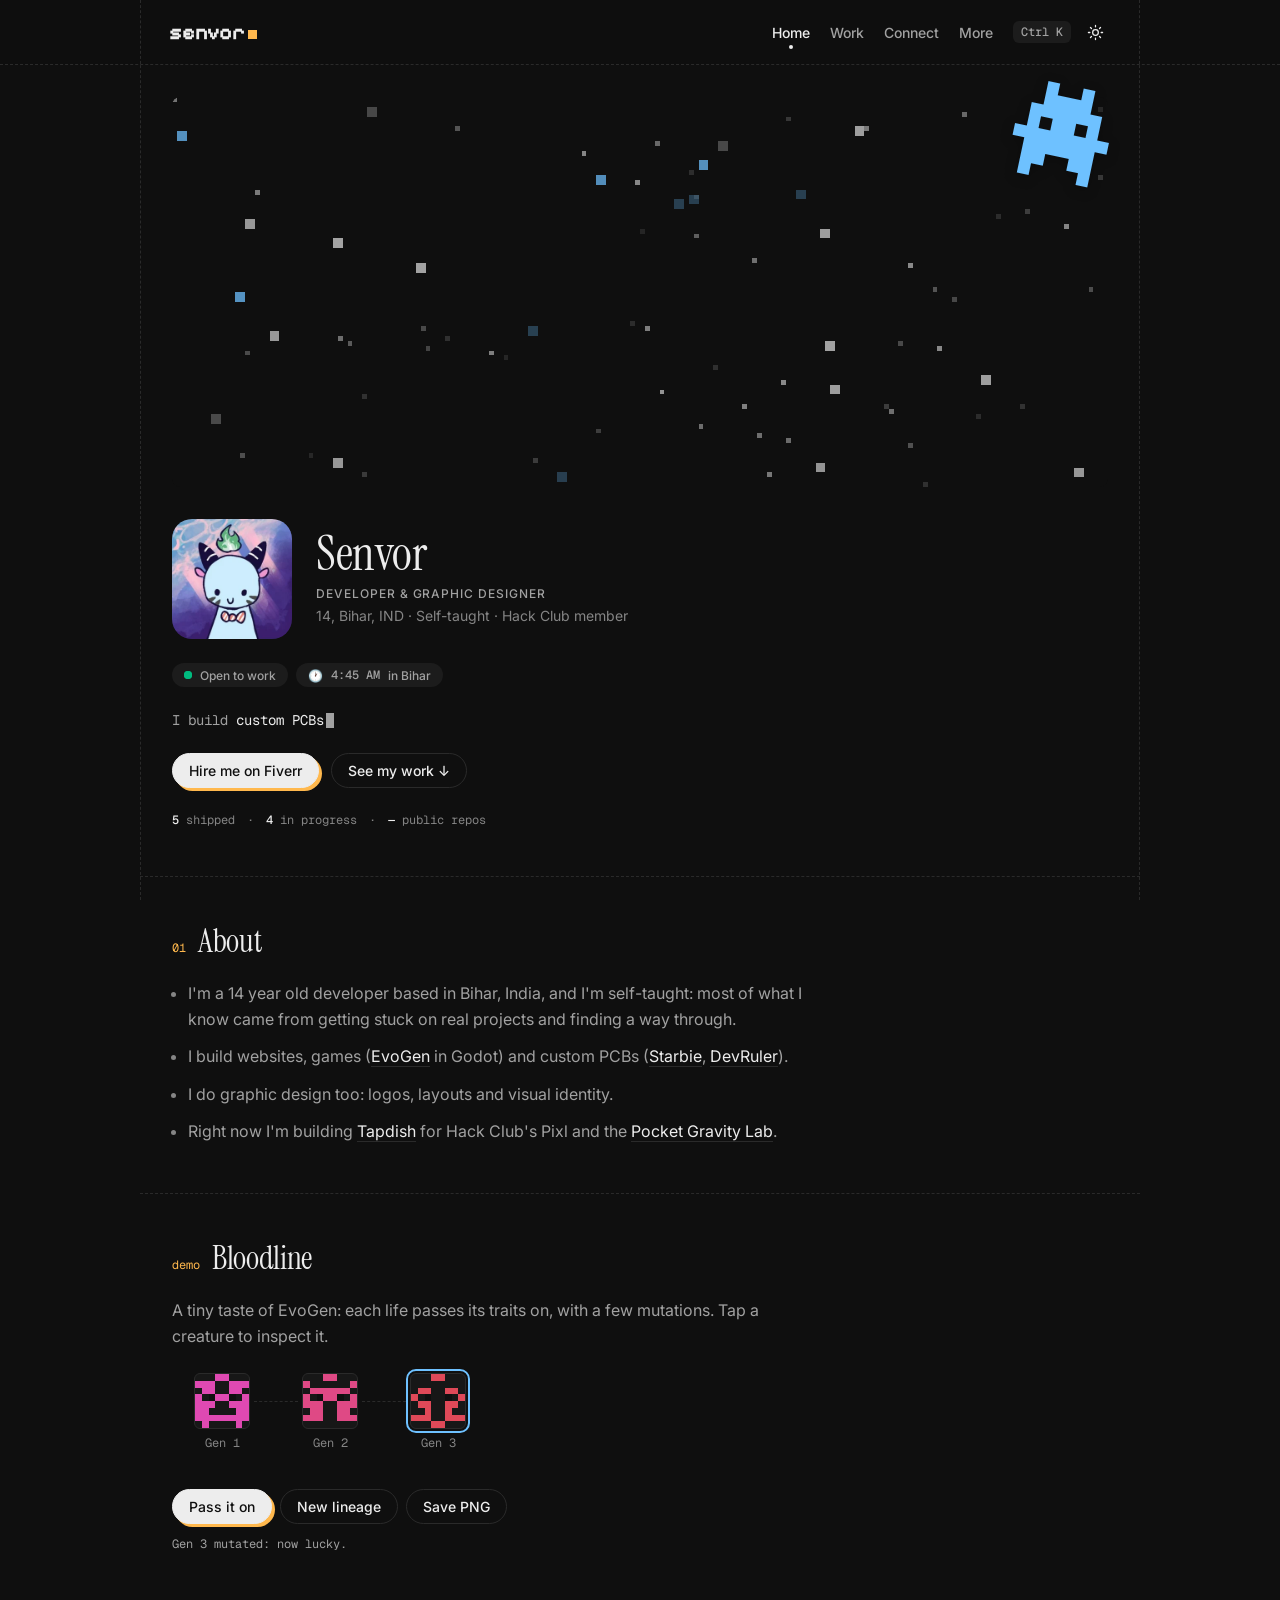
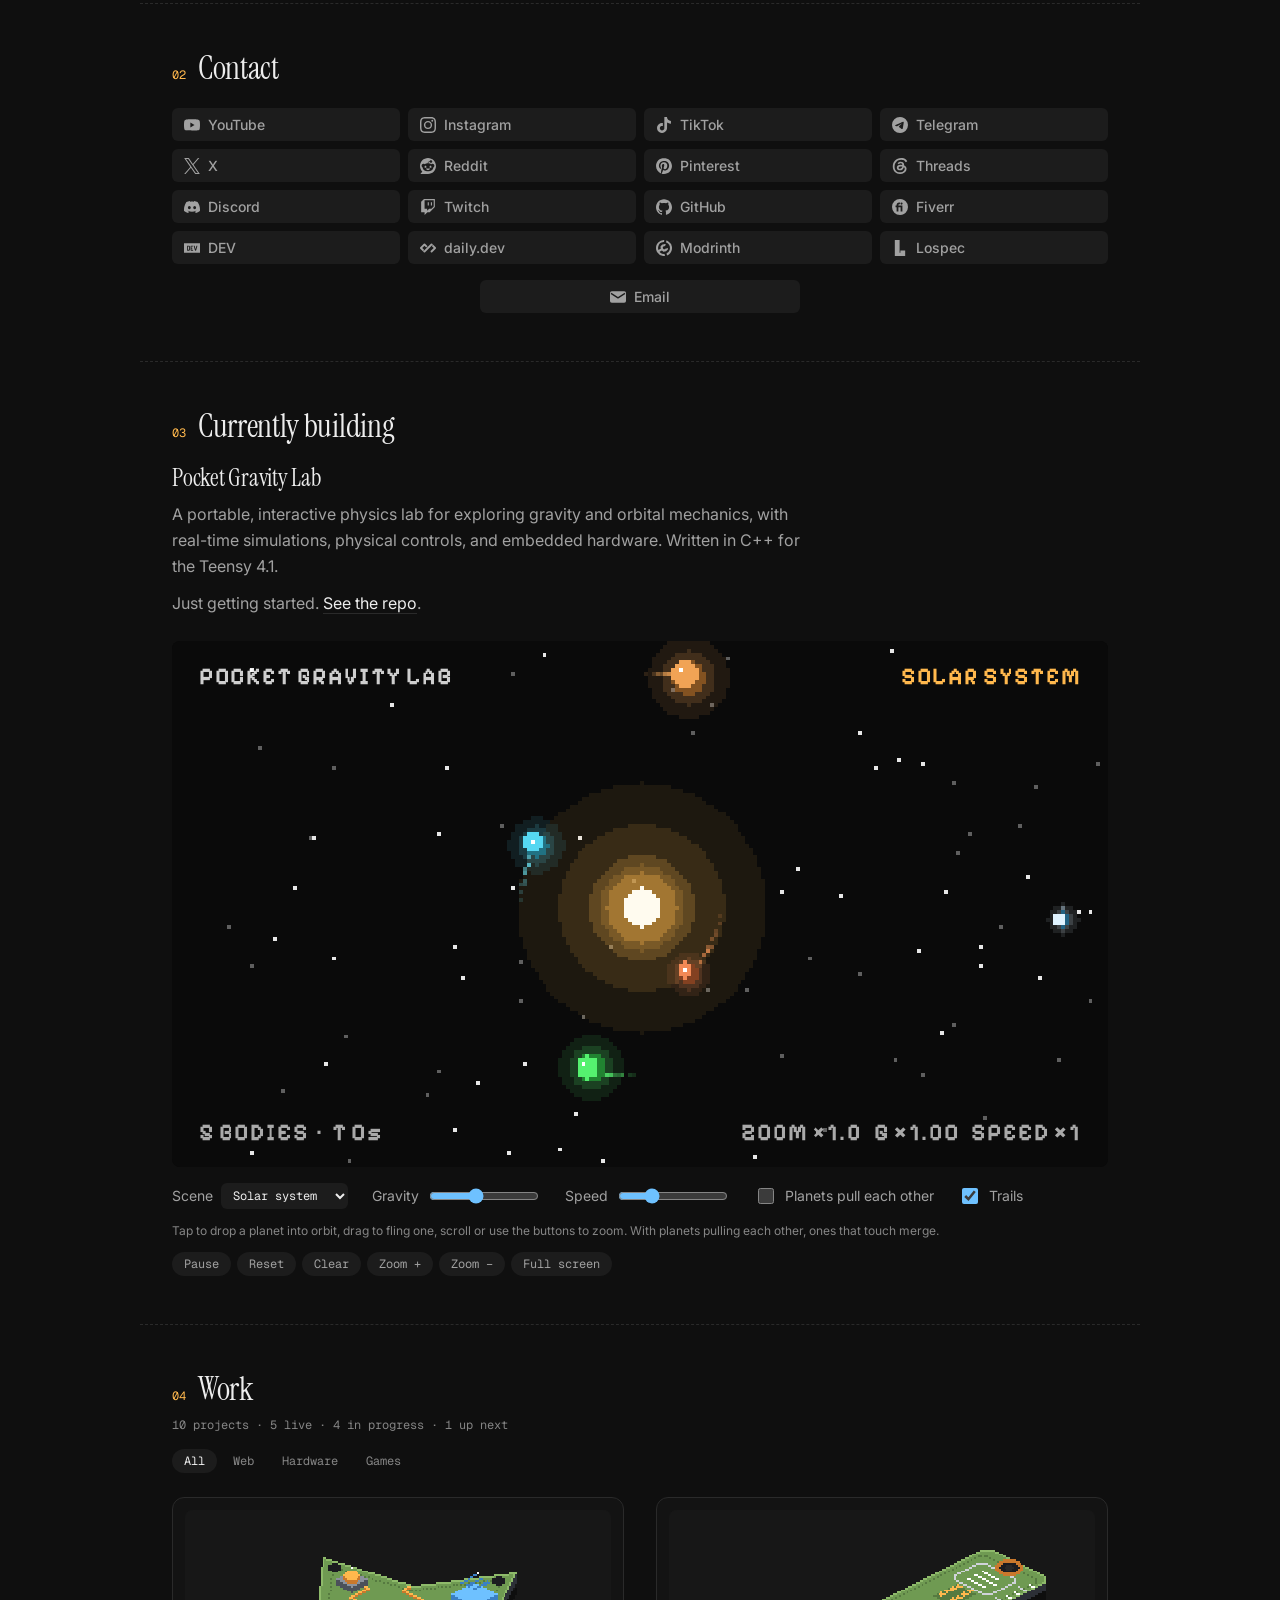
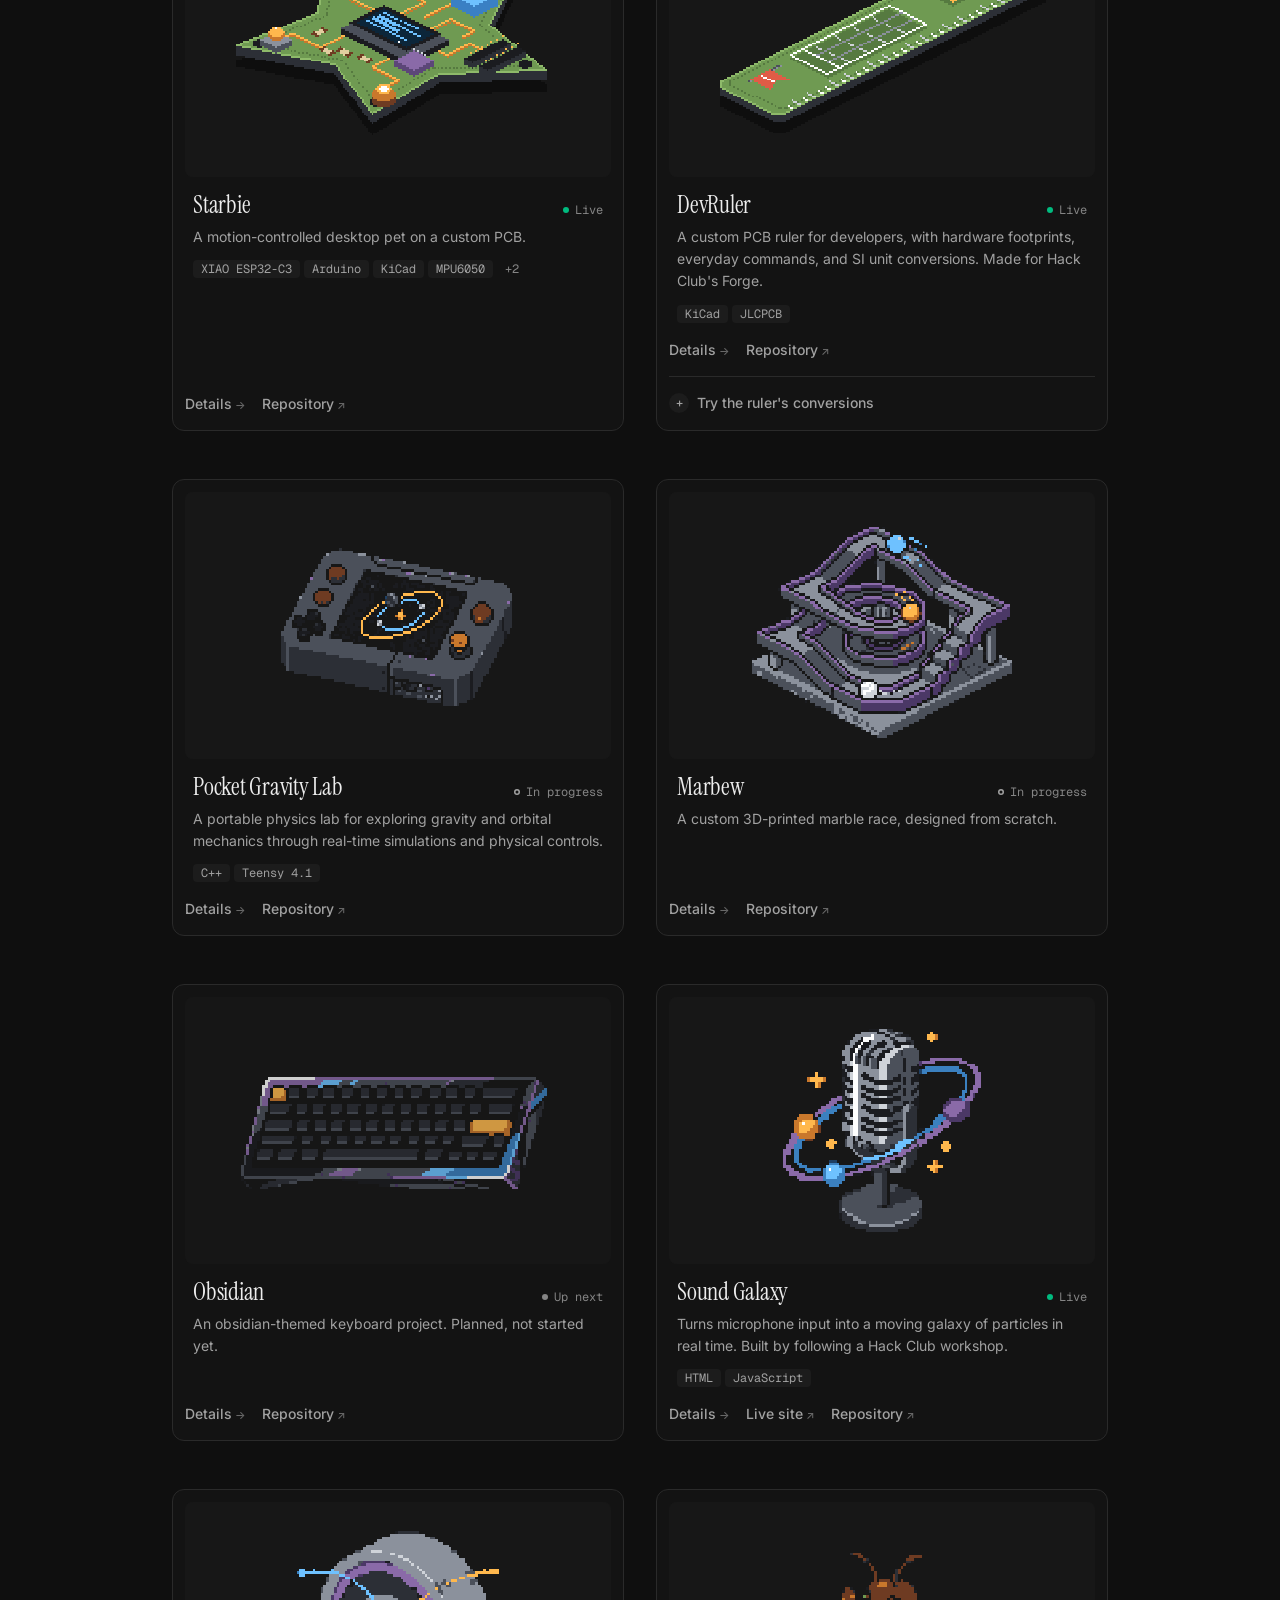
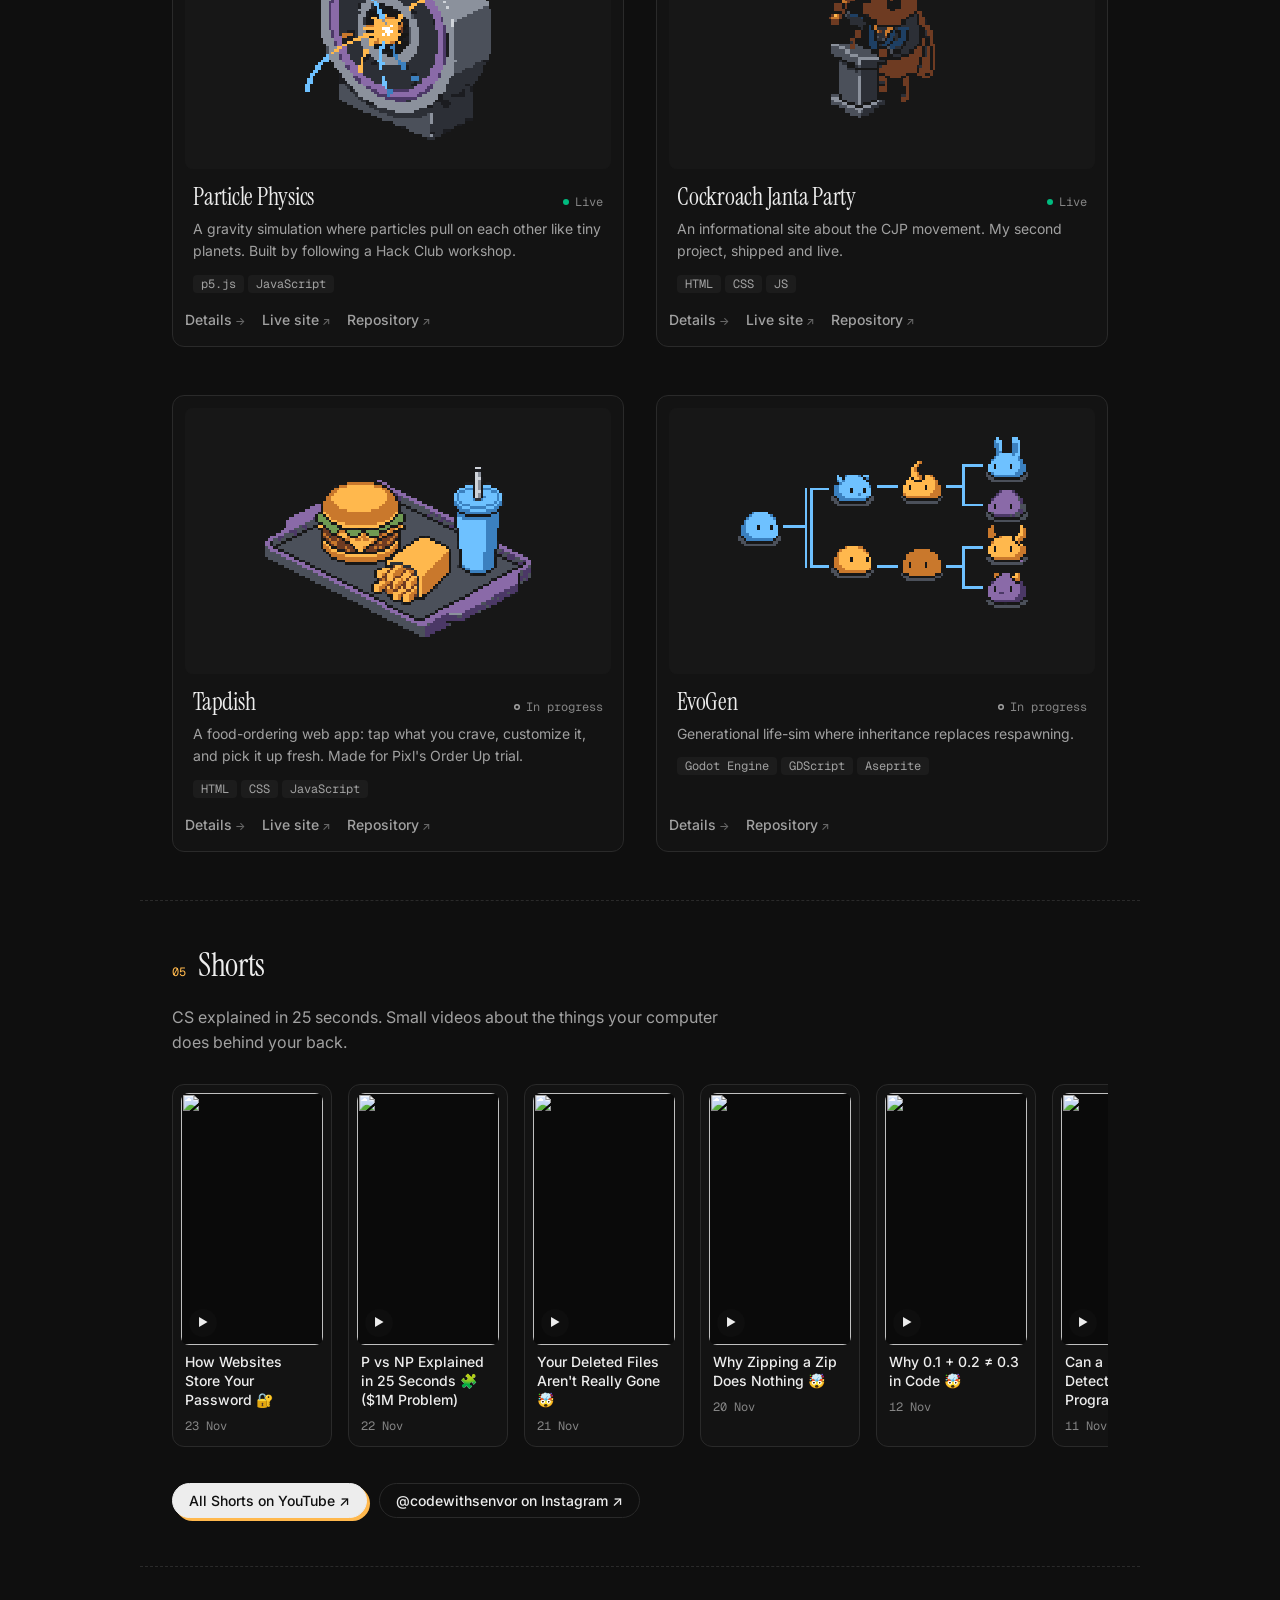
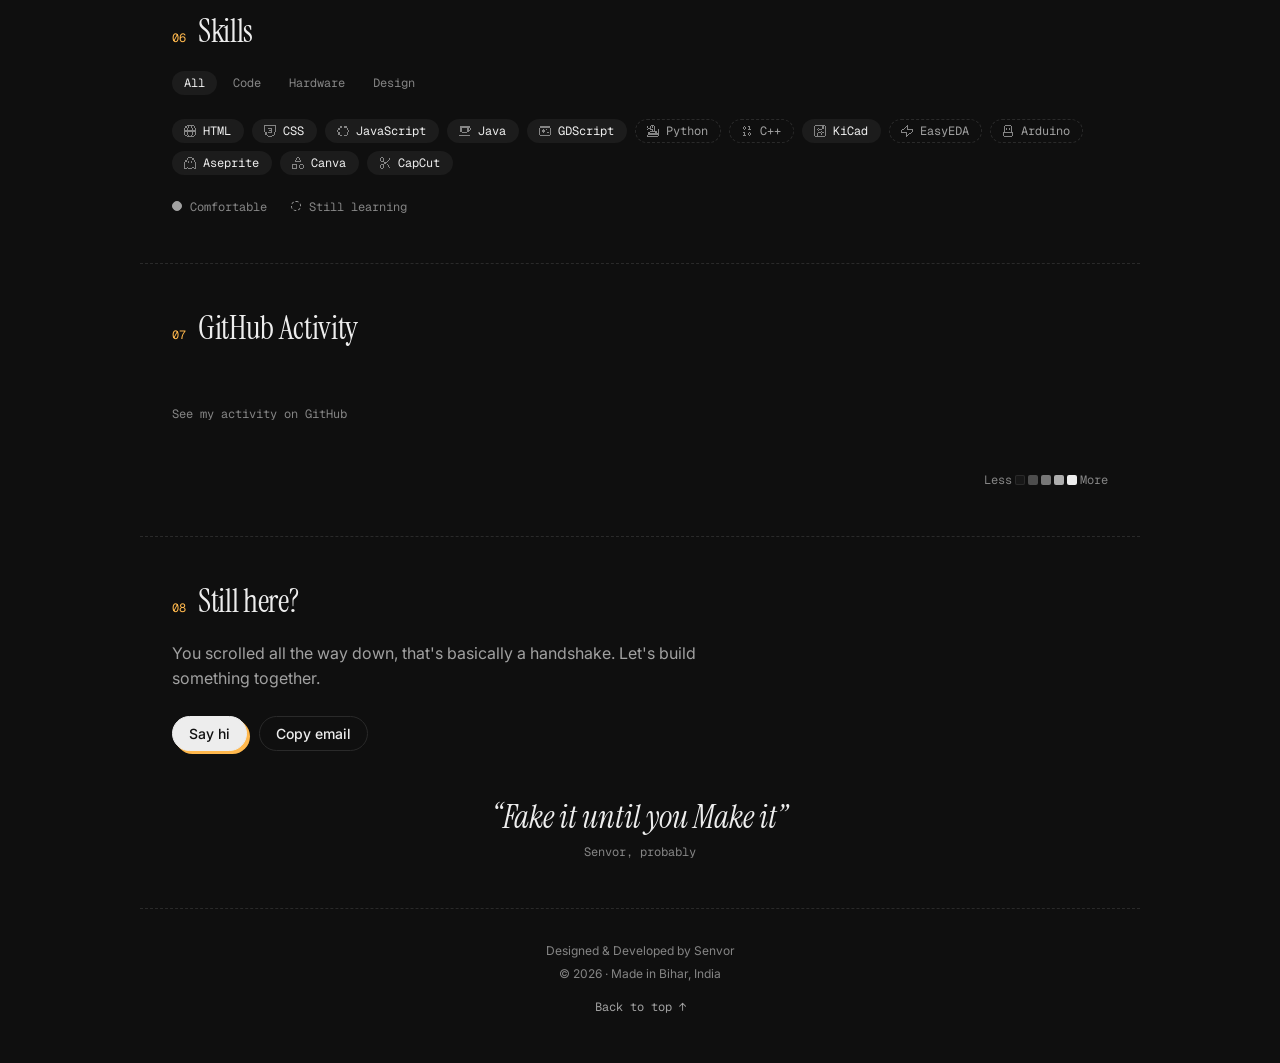
==== commit d03afaf7: "Shorts: refresh from YouTube feed" ====
--- a/index.html
+++ b/index.html
@@ -269,6 +269,7 @@
     <p class="lead">CS explained in 25 seconds. Small videos about the things your computer does behind your back.</p>
     <div class="shorts" id="shorts-list">
       <!-- shorts:start -->
+      <a class="short" href="https://youtube.com/shorts/SdXDCue3tK0"><span class="sthumb"><img src="https://i.ytimg.com/vi/SdXDCue3tK0/hqdefault.jpg" alt="" width="480" height="360" loading="lazy" decoding="async"><i aria-hidden="true">▶</i></span><b>How Websites Store Your Password 🔐</b><small>23 Nov</small></a>
       <a class="short" href="https://youtube.com/shorts/Cl1nEWZYntE"><span class="sthumb"><img src="https://i.ytimg.com/vi/Cl1nEWZYntE/hqdefault.jpg" alt="" width="480" height="360" loading="lazy" decoding="async"><i aria-hidden="true">▶</i></span><b>P vs NP Explained in 25 Seconds 🧩 ($1M Problem)</b><small>22 Nov</small></a>
       <a class="short" href="https://youtube.com/shorts/MgcRIha2k4A"><span class="sthumb"><img src="https://i.ytimg.com/vi/MgcRIha2k4A/hqdefault.jpg" alt="" width="480" height="360" loading="lazy" decoding="async"><i aria-hidden="true">▶</i></span><b>Your Deleted Files Aren't Really Gone 🤯</b><small>21 Nov</small></a>
       <a class="short" href="https://youtube.com/shorts/alOrCfVDt7U"><span class="sthumb"><img src="https://i.ytimg.com/vi/alOrCfVDt7U/hqdefault.jpg" alt="" width="480" height="360" loading="lazy" decoding="async"><i aria-hidden="true">▶</i></span><b>Why Zipping a Zip Does Nothing 🤯</b><small>20 Nov</small></a>
@@ -276,7 +277,6 @@
       <a class="short" href="https://youtube.com/shorts/lE5iZmJzkzg"><span class="sthumb"><img src="https://i.ytimg.com/vi/lE5iZmJzkzg/hqdefault.jpg" alt="" width="480" height="360" loading="lazy" decoding="async"><i aria-hidden="true">▶</i></span><b>Can a Program Detect If Any Program Stops? Turing Says No 🧠</b><small>11 Nov</small></a>
       <a class="short" href="https://youtube.com/shorts/VLc95bebxeg"><span class="sthumb"><img src="https://i.ytimg.com/vi/VLc95bebxeg/hqdefault.jpg" alt="" width="480" height="360" loading="lazy" decoding="async"><i aria-hidden="true">▶</i></span><b>How Google Searches Billions in Milliseconds 🤯</b><small>11 Nov</small></a>
       <a class="short" href="https://youtube.com/shorts/UJmn0qo8ThM"><span class="sthumb"><img src="https://i.ytimg.com/vi/UJmn0qo8ThM/hqdefault.jpg" alt="" width="480" height="360" loading="lazy" decoding="async"><i aria-hidden="true">▶</i></span><b>The Two Generals Problem: Why Computers Can Never Be Sure 🏰</b><small>8 Nov</small></a>
-      <a class="short" href="https://youtube.com/shorts/30x2qHxG720"><span class="sthumb"><img src="https://i.ytimg.com/vi/30x2qHxG720/hqdefault.jpg" alt="" width="480" height="360" loading="lazy" decoding="async"><i aria-hidden="true">▶</i></span><b>Computers Can't Be Random 🤯 Here's How They Cheat</b><small>7 Nov</small></a>
       <!-- shorts:end -->
     </div>
     <div class="cta"><a class="btn" href="https://www.youtube.com/@s3nvor/shorts">All Shorts on YouTube ↗</a><a class="btn alt" href="https://www.instagram.com/codewithsenvor/">@codewithsenvor on Instagram ↗</a></div>
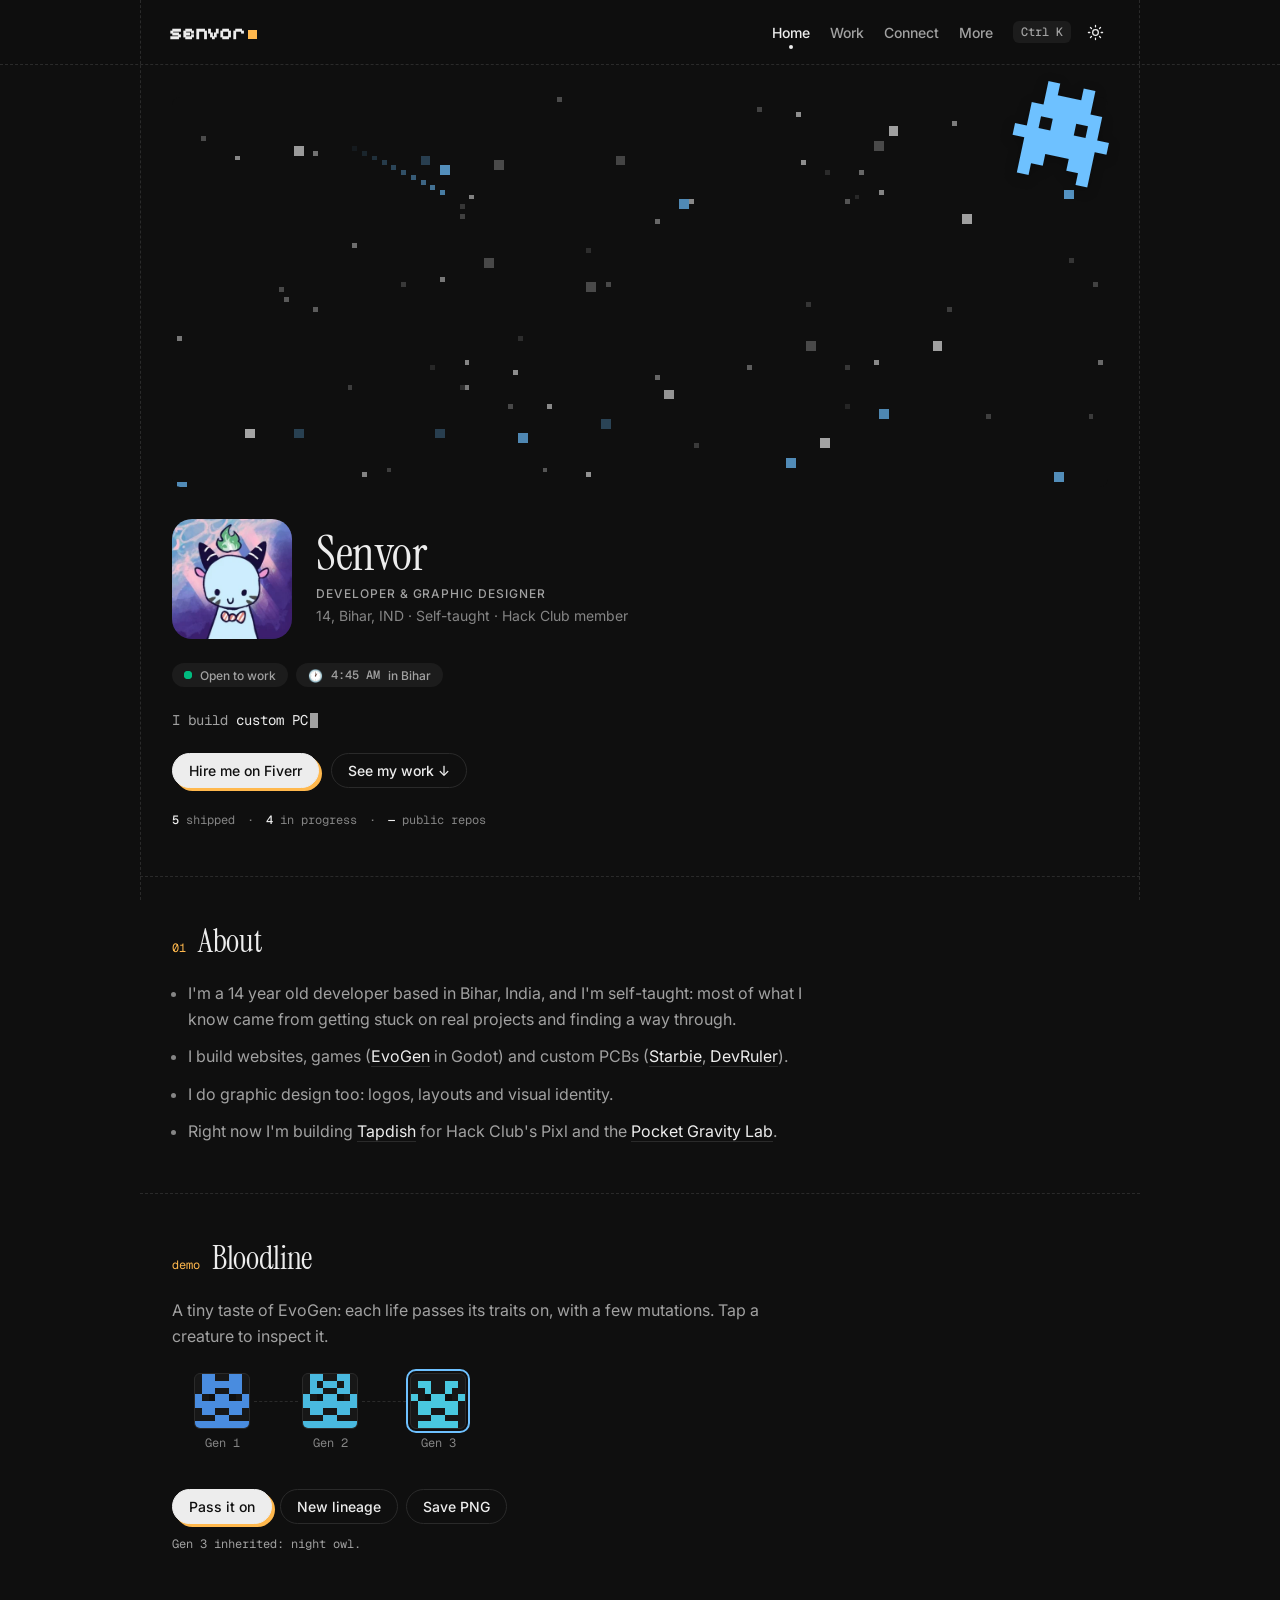
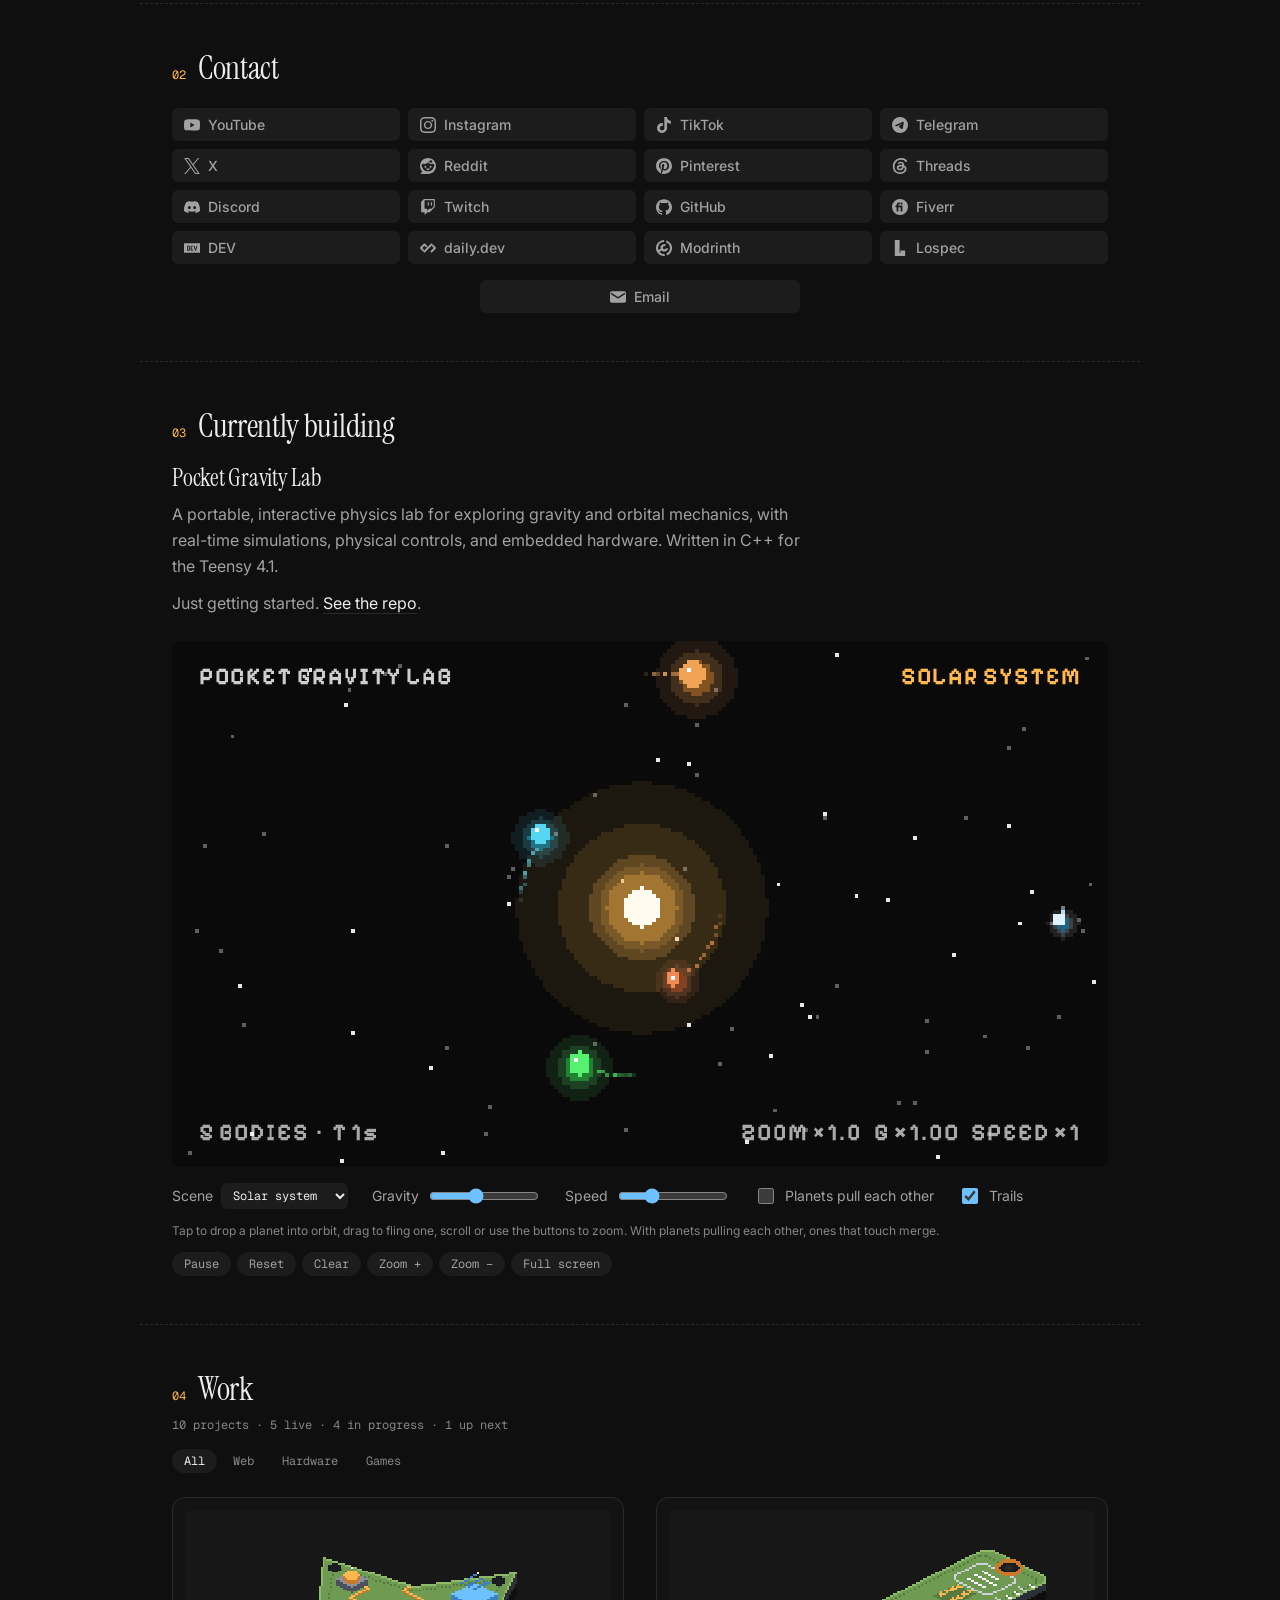
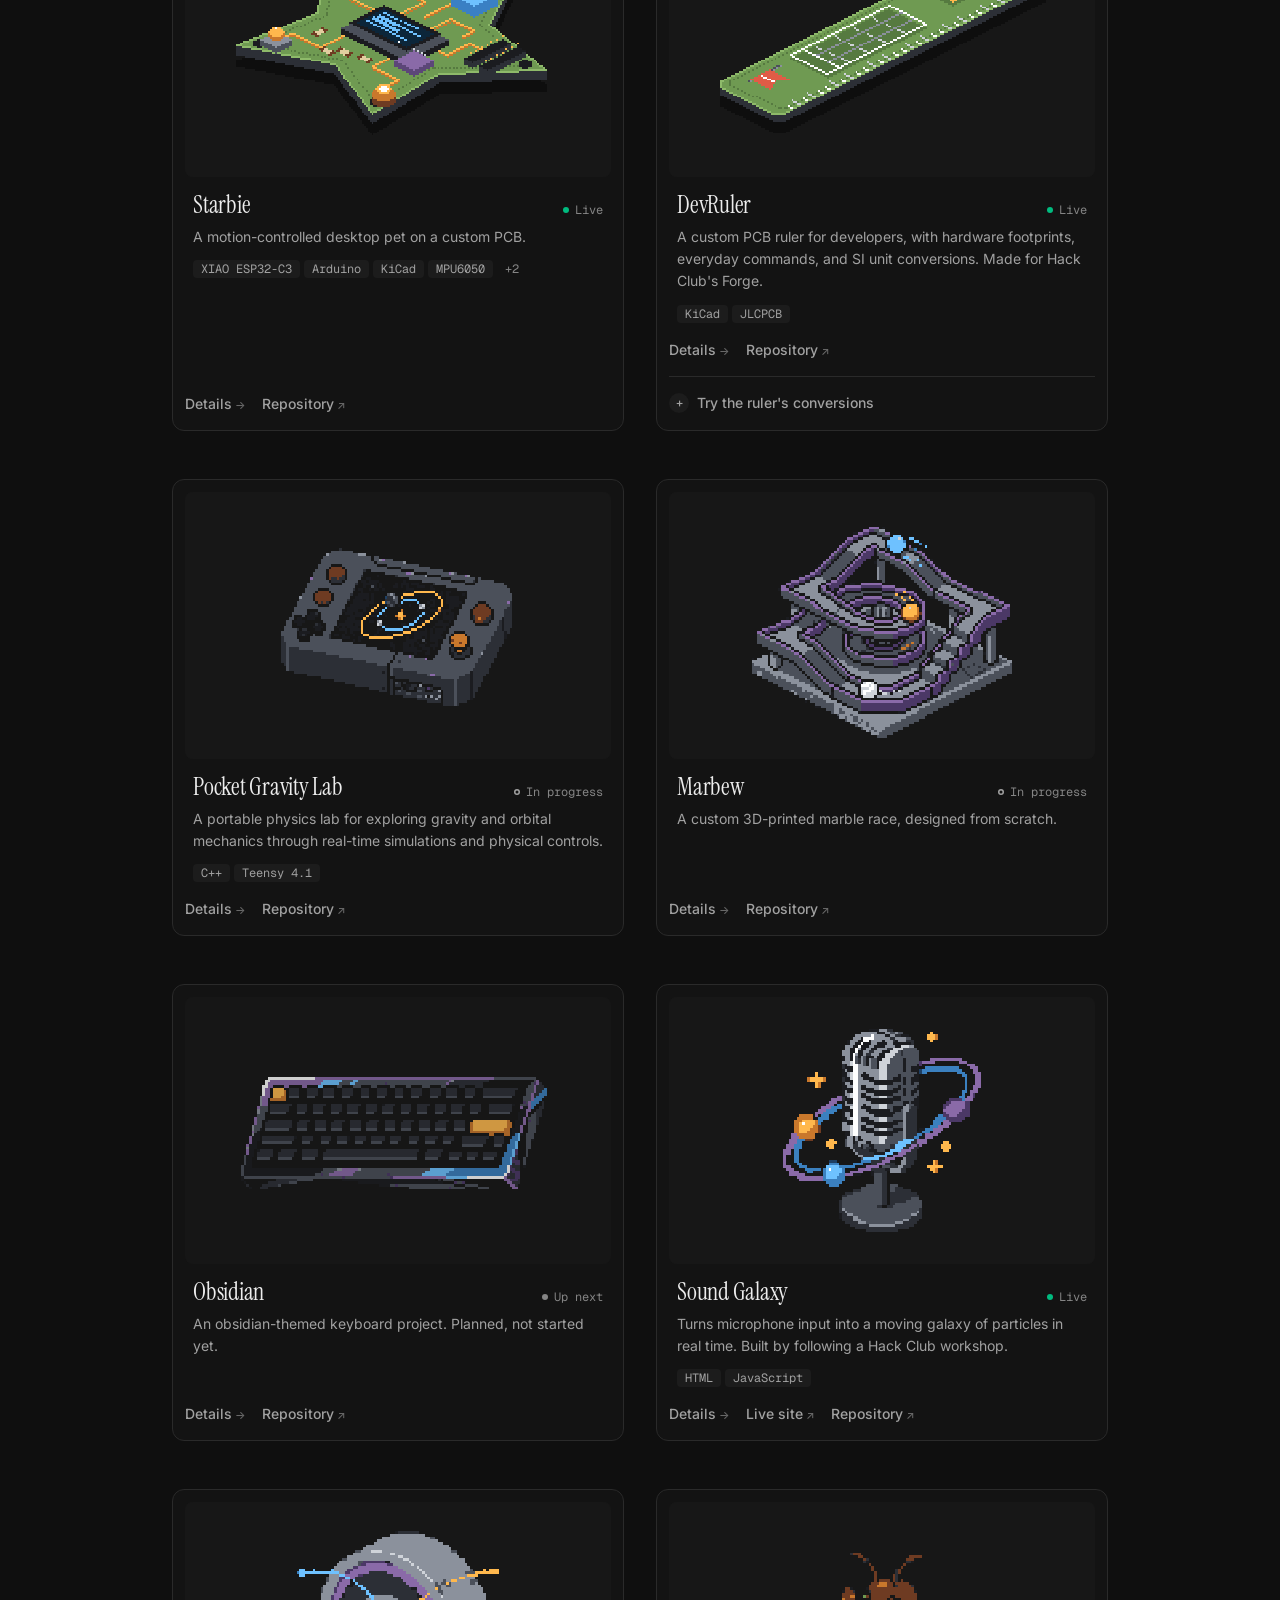
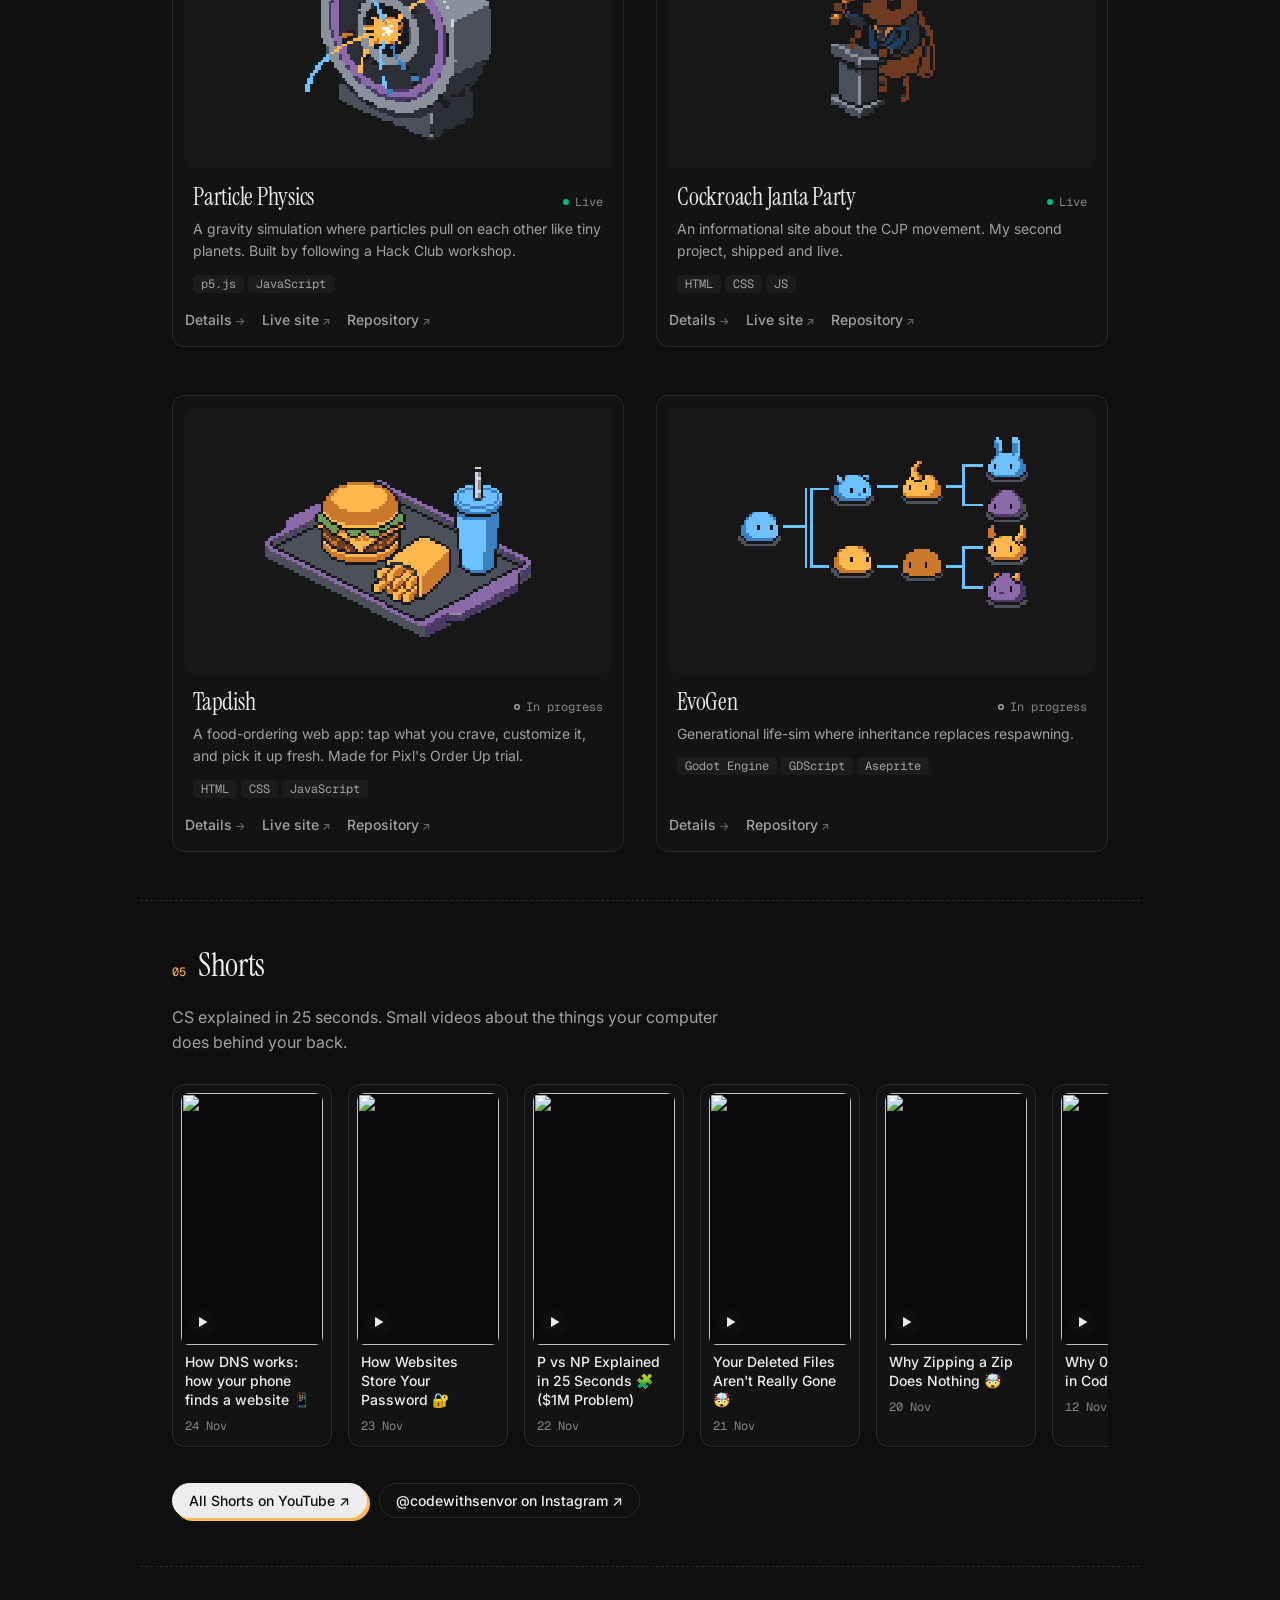
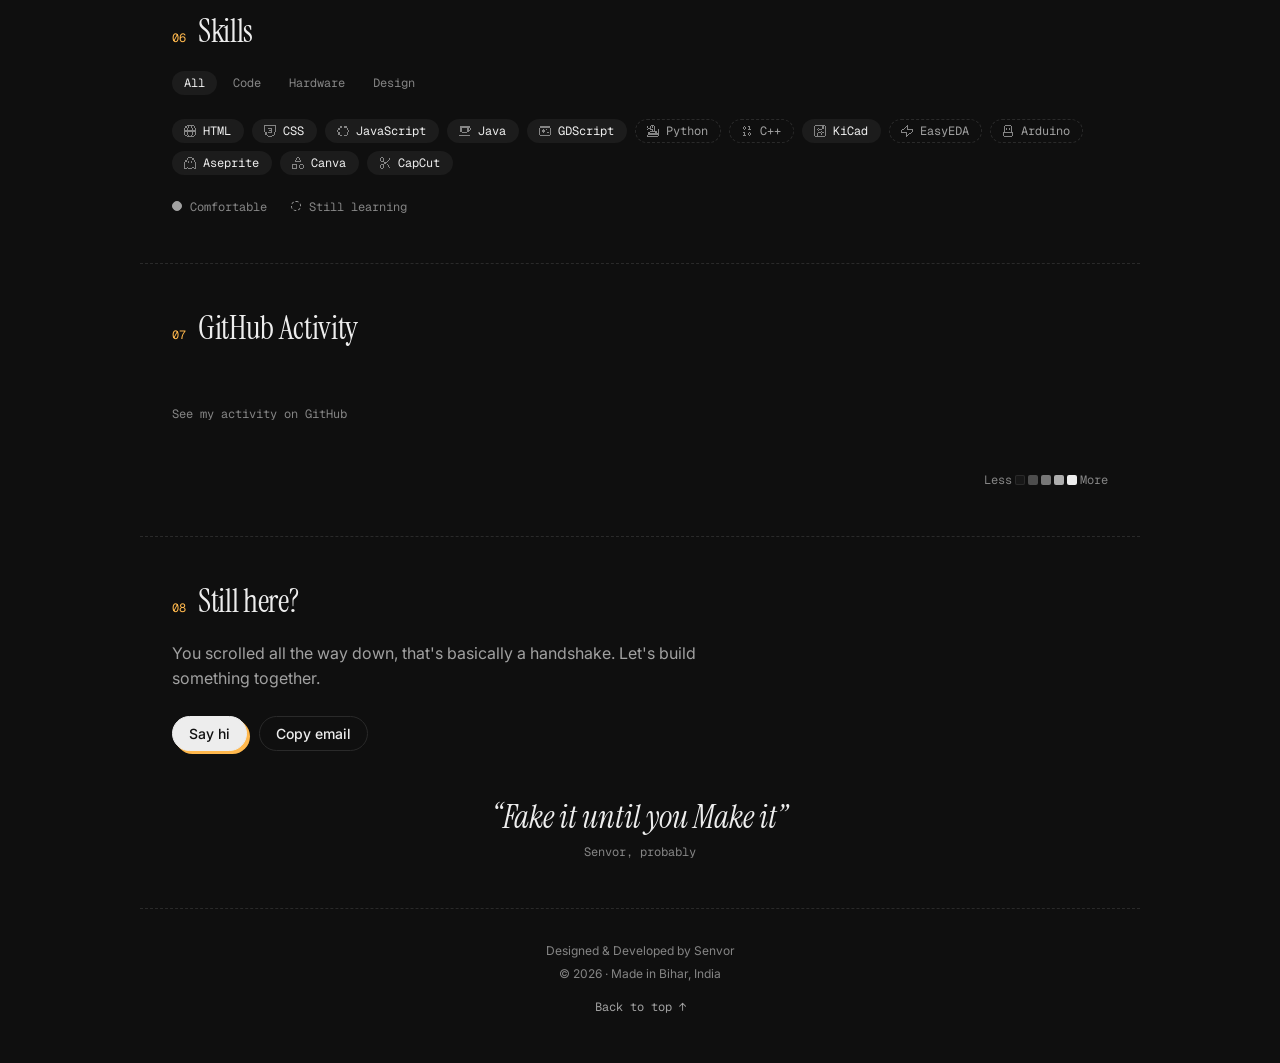
==== commit 8f3bc57f: "Shorts: refresh from YouTube feed" ====
--- a/index.html
+++ b/index.html
@@ -269,6 +269,7 @@
     <p class="lead">CS explained in 25 seconds. Small videos about the things your computer does behind your back.</p>
     <div class="shorts" id="shorts-list">
       <!-- shorts:start -->
+      <a class="short" href="https://youtube.com/shorts/RiYGhN36TpQ"><span class="sthumb"><img src="https://i.ytimg.com/vi/RiYGhN36TpQ/hqdefault.jpg" alt="" width="480" height="360" loading="lazy" decoding="async"><i aria-hidden="true">▶</i></span><b>How DNS works: how your phone finds a website 📱</b><small>24 Nov</small></a>
       <a class="short" href="https://youtube.com/shorts/SdXDCue3tK0"><span class="sthumb"><img src="https://i.ytimg.com/vi/SdXDCue3tK0/hqdefault.jpg" alt="" width="480" height="360" loading="lazy" decoding="async"><i aria-hidden="true">▶</i></span><b>How Websites Store Your Password 🔐</b><small>23 Nov</small></a>
       <a class="short" href="https://youtube.com/shorts/Cl1nEWZYntE"><span class="sthumb"><img src="https://i.ytimg.com/vi/Cl1nEWZYntE/hqdefault.jpg" alt="" width="480" height="360" loading="lazy" decoding="async"><i aria-hidden="true">▶</i></span><b>P vs NP Explained in 25 Seconds 🧩 ($1M Problem)</b><small>22 Nov</small></a>
       <a class="short" href="https://youtube.com/shorts/MgcRIha2k4A"><span class="sthumb"><img src="https://i.ytimg.com/vi/MgcRIha2k4A/hqdefault.jpg" alt="" width="480" height="360" loading="lazy" decoding="async"><i aria-hidden="true">▶</i></span><b>Your Deleted Files Aren't Really Gone 🤯</b><small>21 Nov</small></a>
@@ -276,7 +277,6 @@
       <a class="short" href="https://youtube.com/shorts/aw3H_Li_eGs"><span class="sthumb"><img src="https://i.ytimg.com/vi/aw3H_Li_eGs/hqdefault.jpg" alt="" width="480" height="360" loading="lazy" decoding="async"><i aria-hidden="true">▶</i></span><b>Why 0.1 + 0.2 ≠ 0.3 in Code 🤯</b><small>12 Nov</small></a>
       <a class="short" href="https://youtube.com/shorts/lE5iZmJzkzg"><span class="sthumb"><img src="https://i.ytimg.com/vi/lE5iZmJzkzg/hqdefault.jpg" alt="" width="480" height="360" loading="lazy" decoding="async"><i aria-hidden="true">▶</i></span><b>Can a Program Detect If Any Program Stops? Turing Says No 🧠</b><small>11 Nov</small></a>
       <a class="short" href="https://youtube.com/shorts/VLc95bebxeg"><span class="sthumb"><img src="https://i.ytimg.com/vi/VLc95bebxeg/hqdefault.jpg" alt="" width="480" height="360" loading="lazy" decoding="async"><i aria-hidden="true">▶</i></span><b>How Google Searches Billions in Milliseconds 🤯</b><small>11 Nov</small></a>
-      <a class="short" href="https://youtube.com/shorts/UJmn0qo8ThM"><span class="sthumb"><img src="https://i.ytimg.com/vi/UJmn0qo8ThM/hqdefault.jpg" alt="" width="480" height="360" loading="lazy" decoding="async"><i aria-hidden="true">▶</i></span><b>The Two Generals Problem: Why Computers Can Never Be Sure 🏰</b><small>8 Nov</small></a>
       <!-- shorts:end -->
     </div>
     <div class="cta"><a class="btn" href="https://www.youtube.com/@s3nvor/shorts">All Shorts on YouTube ↗</a><a class="btn alt" href="https://www.instagram.com/codewithsenvor/">@codewithsenvor on Instagram ↗</a></div>
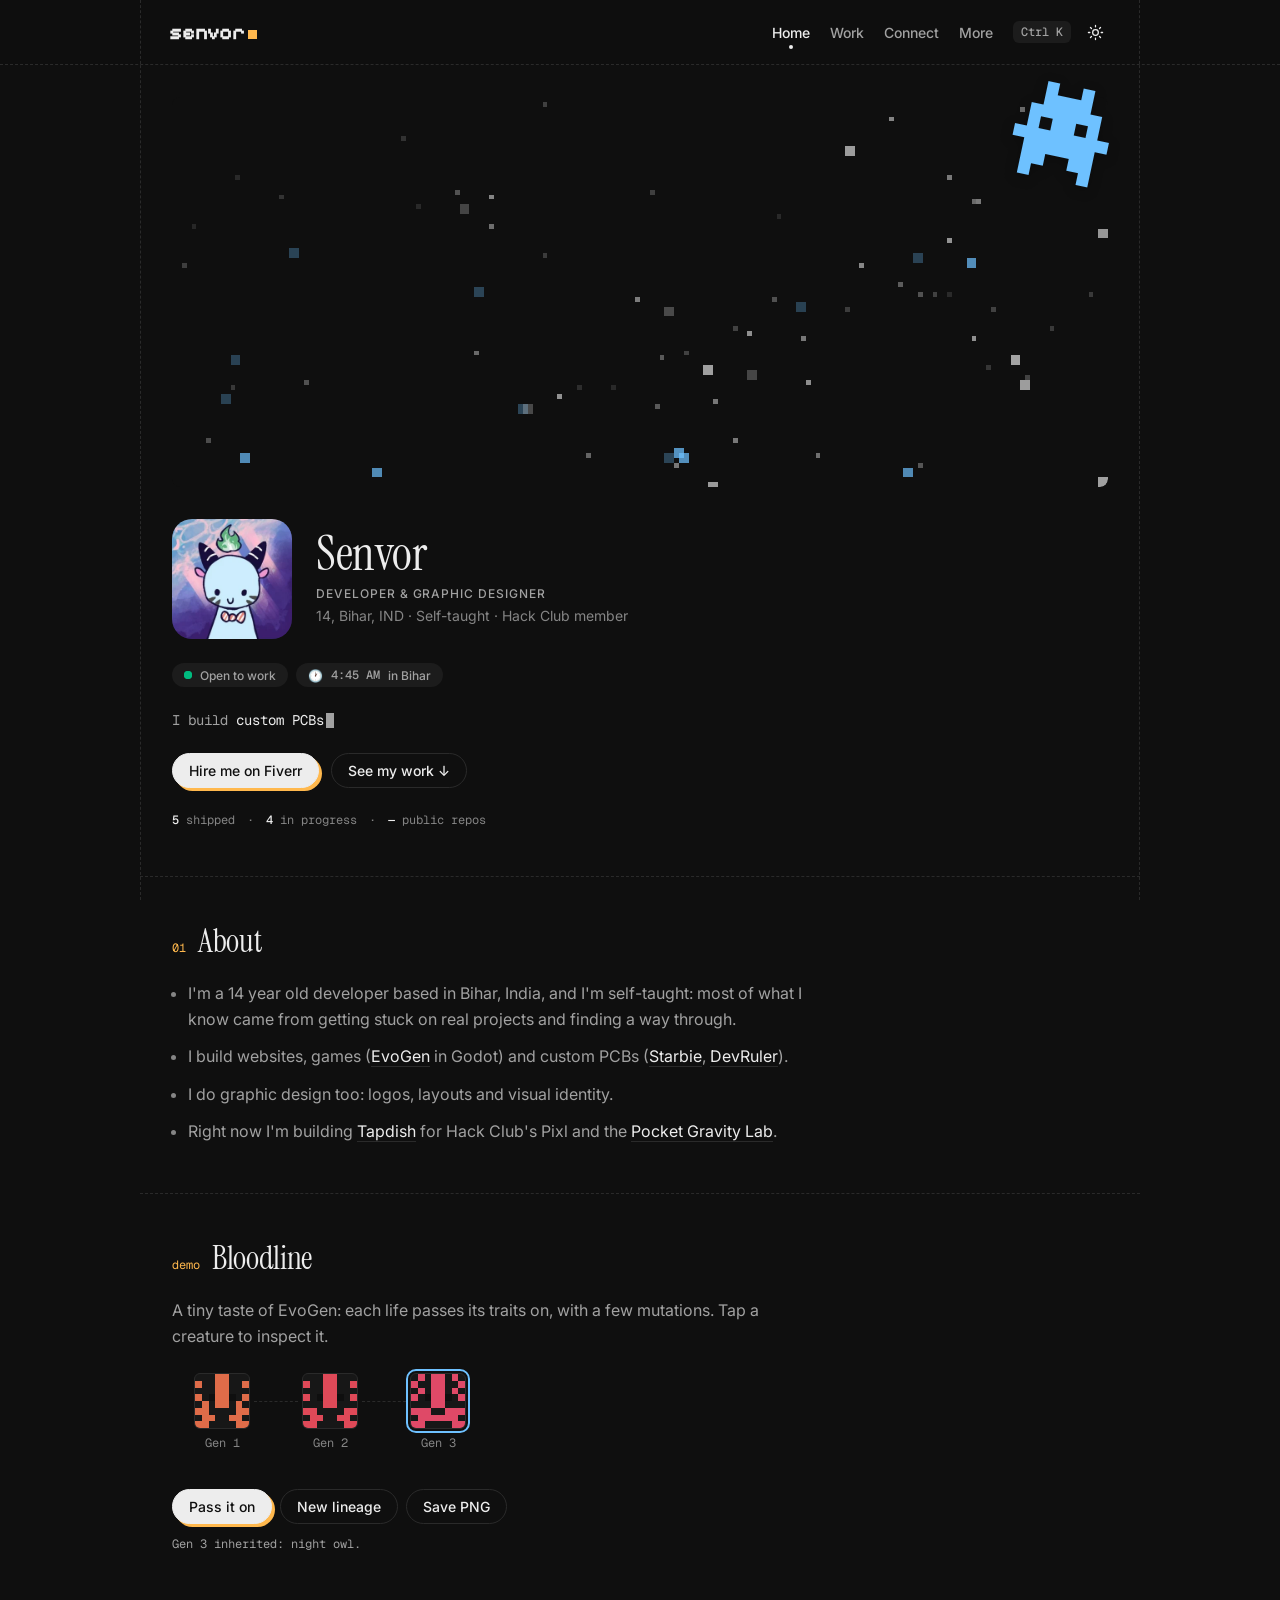
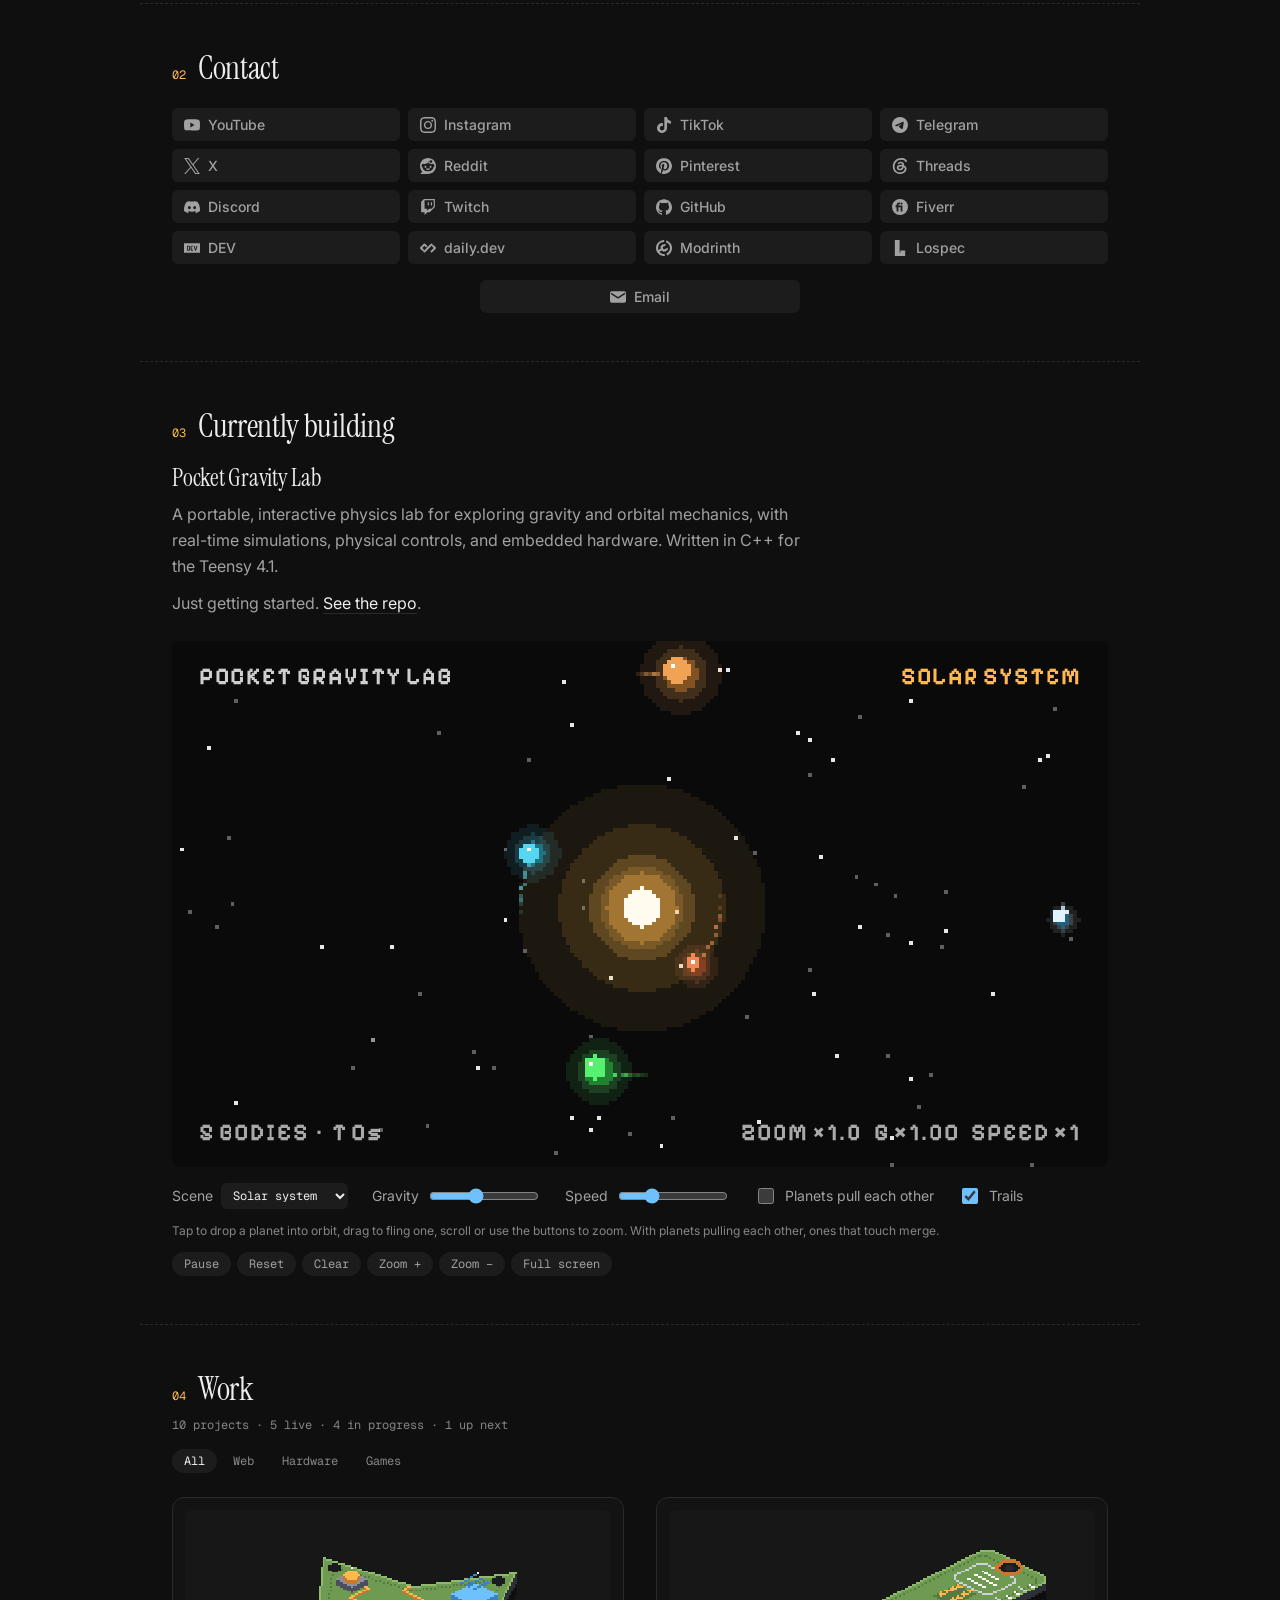
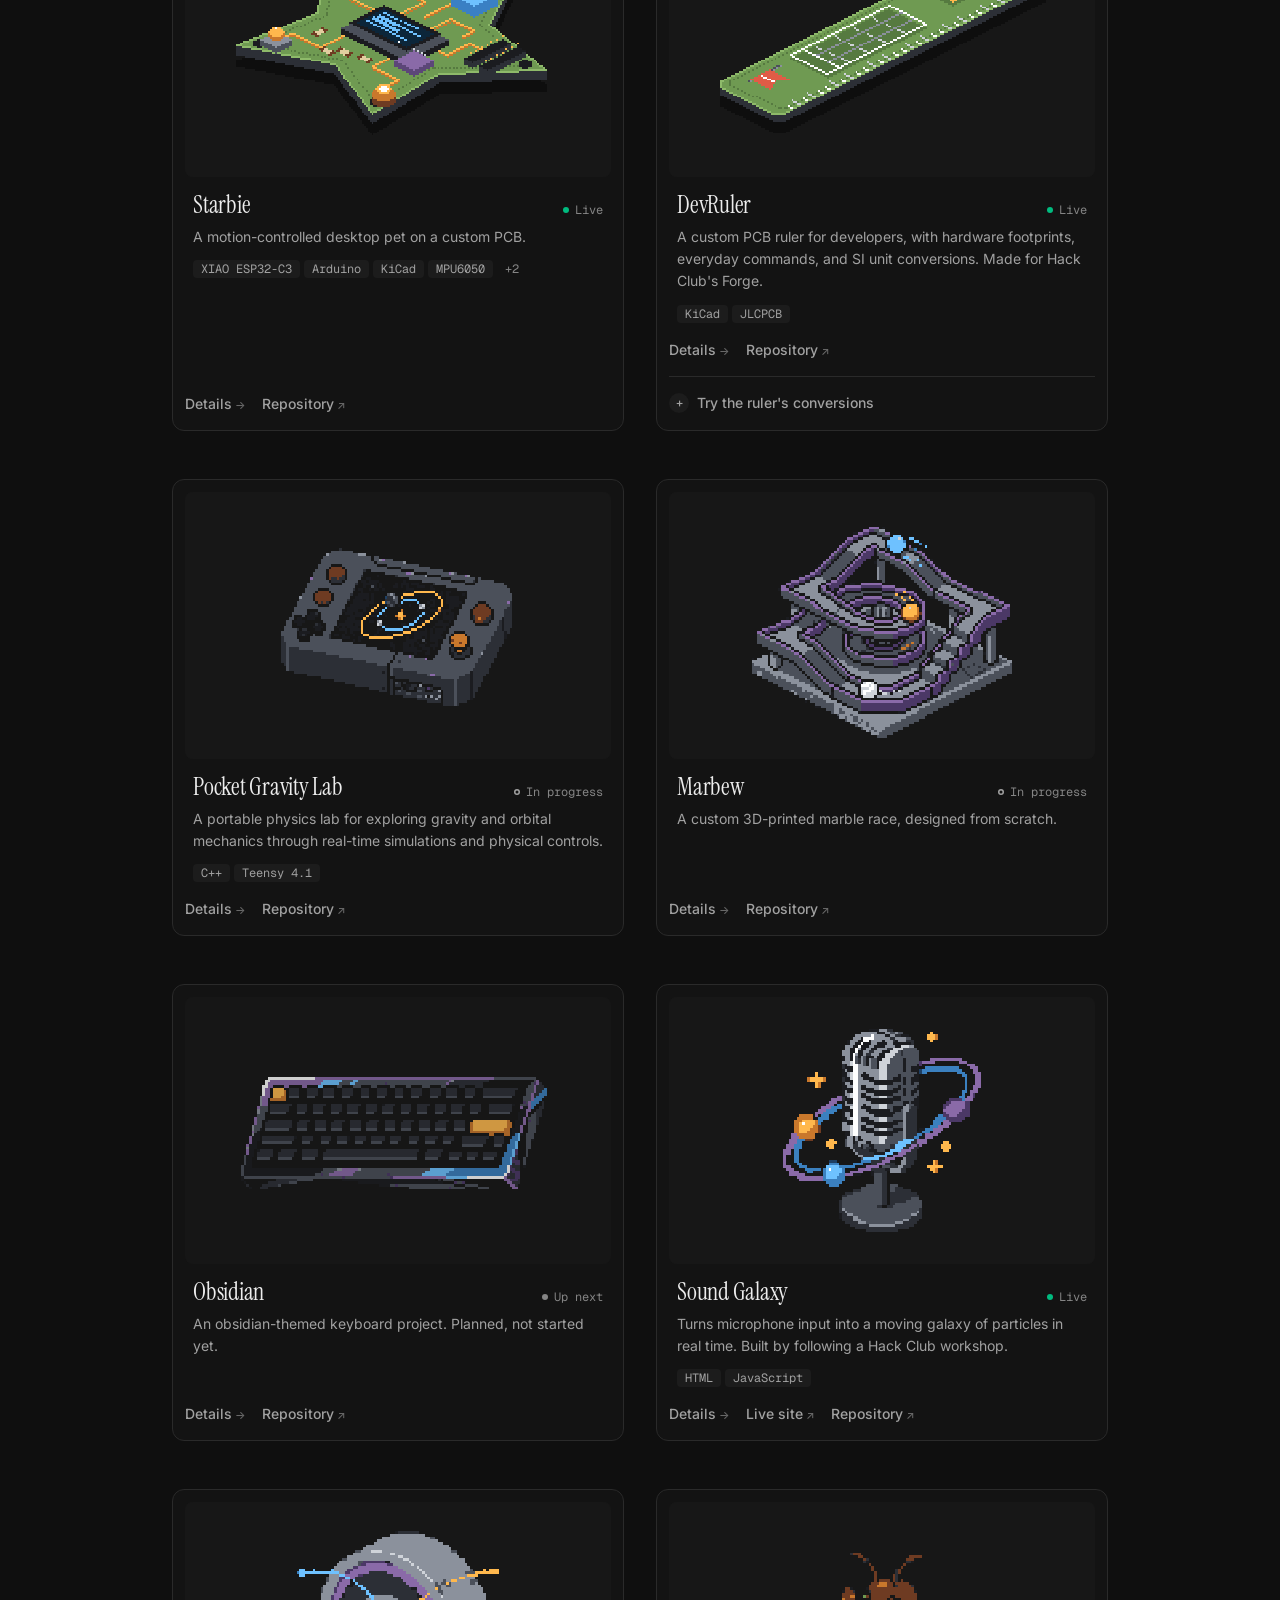
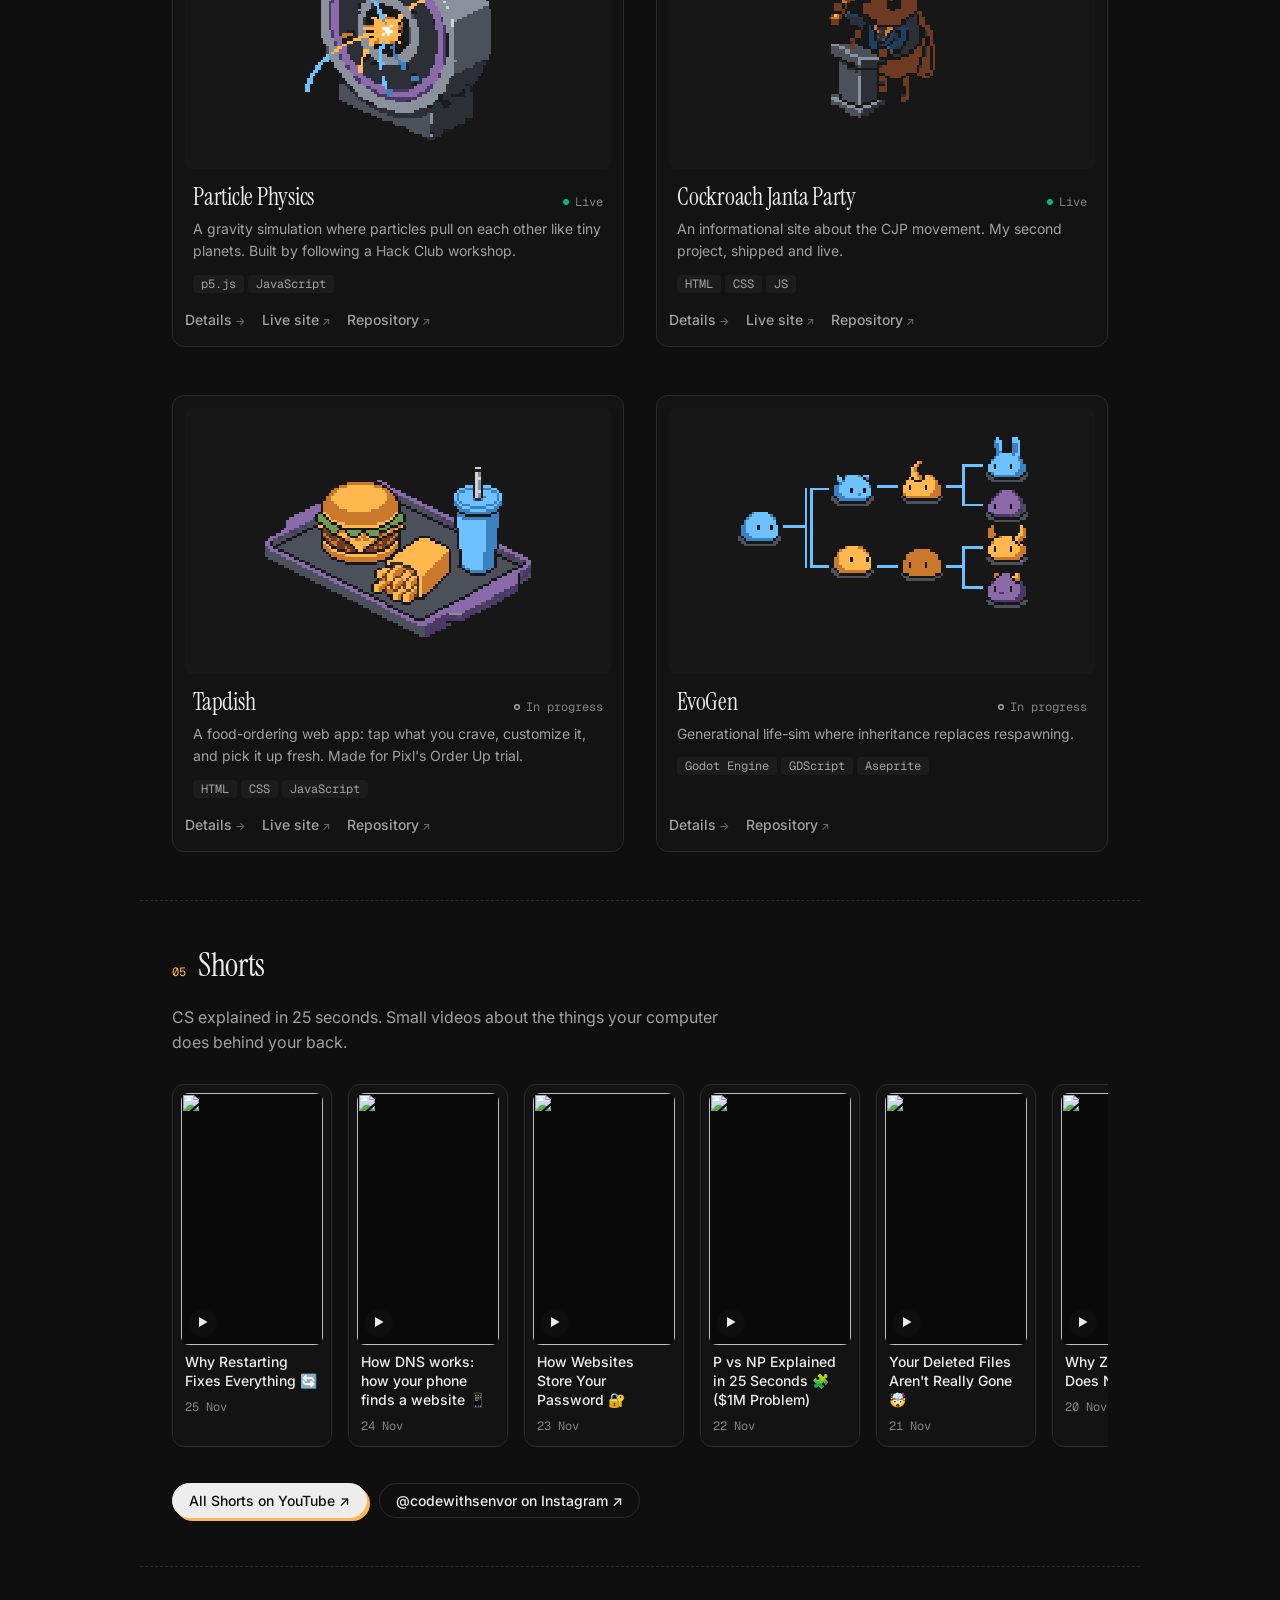
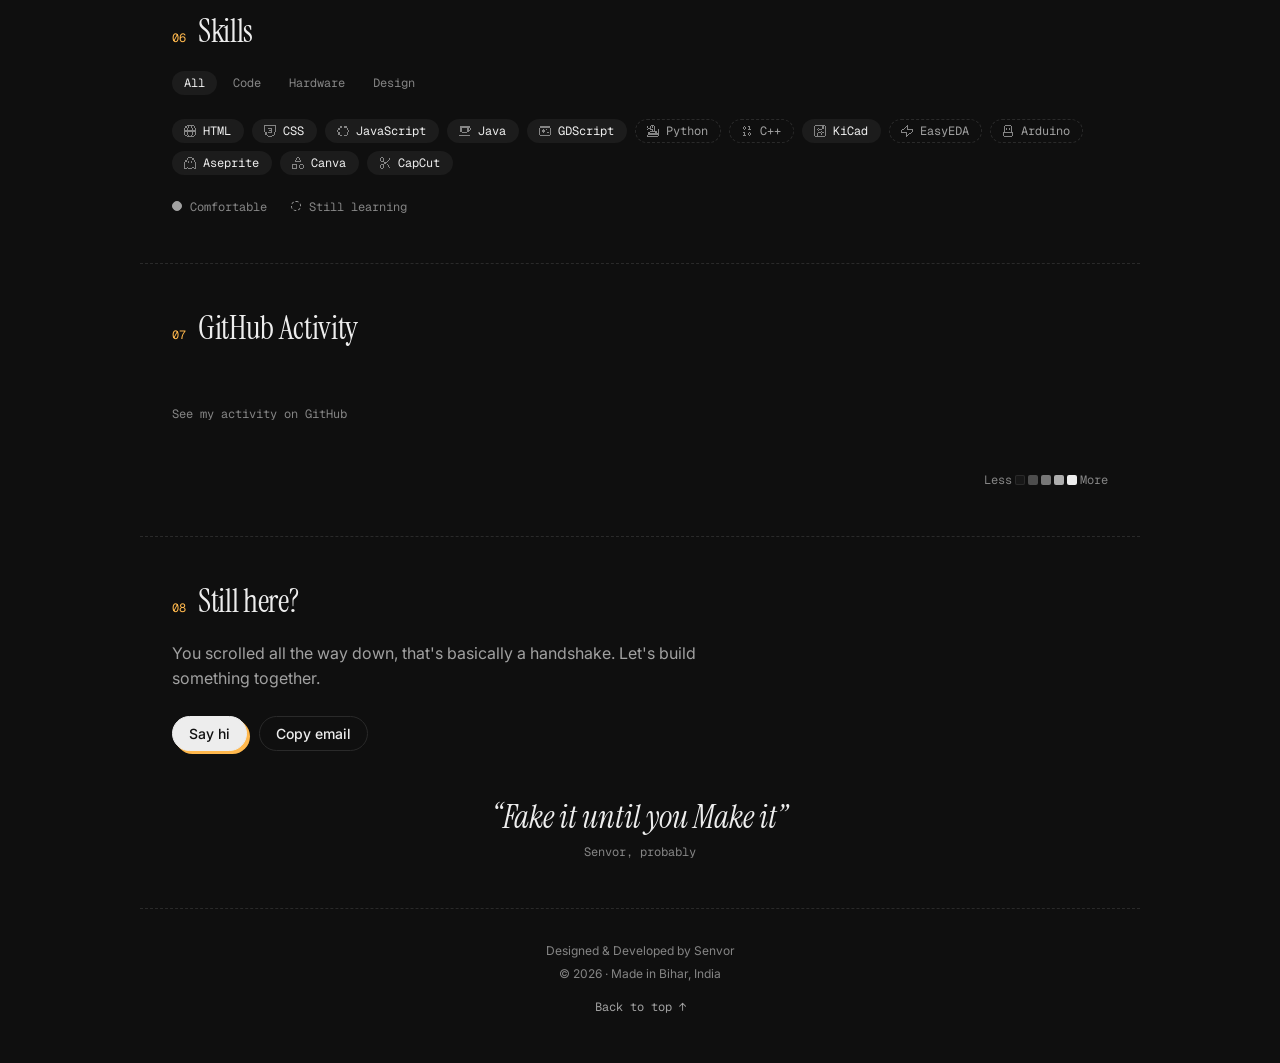
==== commit cccee397: "Shorts: refresh from YouTube feed" ====
--- a/index.html
+++ b/index.html
@@ -269,6 +269,7 @@
     <p class="lead">CS explained in 25 seconds. Small videos about the things your computer does behind your back.</p>
     <div class="shorts" id="shorts-list">
       <!-- shorts:start -->
+      <a class="short" href="https://youtube.com/shorts/m5p9YWc67OA"><span class="sthumb"><img src="https://i.ytimg.com/vi/m5p9YWc67OA/hqdefault.jpg" alt="" width="480" height="360" loading="lazy" decoding="async"><i aria-hidden="true">▶</i></span><b>Why Restarting Fixes Everything 🔄</b><small>25 Nov</small></a>
       <a class="short" href="https://youtube.com/shorts/RiYGhN36TpQ"><span class="sthumb"><img src="https://i.ytimg.com/vi/RiYGhN36TpQ/hqdefault.jpg" alt="" width="480" height="360" loading="lazy" decoding="async"><i aria-hidden="true">▶</i></span><b>How DNS works: how your phone finds a website 📱</b><small>24 Nov</small></a>
       <a class="short" href="https://youtube.com/shorts/SdXDCue3tK0"><span class="sthumb"><img src="https://i.ytimg.com/vi/SdXDCue3tK0/hqdefault.jpg" alt="" width="480" height="360" loading="lazy" decoding="async"><i aria-hidden="true">▶</i></span><b>How Websites Store Your Password 🔐</b><small>23 Nov</small></a>
       <a class="short" href="https://youtube.com/shorts/Cl1nEWZYntE"><span class="sthumb"><img src="https://i.ytimg.com/vi/Cl1nEWZYntE/hqdefault.jpg" alt="" width="480" height="360" loading="lazy" decoding="async"><i aria-hidden="true">▶</i></span><b>P vs NP Explained in 25 Seconds 🧩 ($1M Problem)</b><small>22 Nov</small></a>
@@ -276,7 +277,6 @@
       <a class="short" href="https://youtube.com/shorts/alOrCfVDt7U"><span class="sthumb"><img src="https://i.ytimg.com/vi/alOrCfVDt7U/hqdefault.jpg" alt="" width="480" height="360" loading="lazy" decoding="async"><i aria-hidden="true">▶</i></span><b>Why Zipping a Zip Does Nothing 🤯</b><small>20 Nov</small></a>
       <a class="short" href="https://youtube.com/shorts/aw3H_Li_eGs"><span class="sthumb"><img src="https://i.ytimg.com/vi/aw3H_Li_eGs/hqdefault.jpg" alt="" width="480" height="360" loading="lazy" decoding="async"><i aria-hidden="true">▶</i></span><b>Why 0.1 + 0.2 ≠ 0.3 in Code 🤯</b><small>12 Nov</small></a>
       <a class="short" href="https://youtube.com/shorts/lE5iZmJzkzg"><span class="sthumb"><img src="https://i.ytimg.com/vi/lE5iZmJzkzg/hqdefault.jpg" alt="" width="480" height="360" loading="lazy" decoding="async"><i aria-hidden="true">▶</i></span><b>Can a Program Detect If Any Program Stops? Turing Says No 🧠</b><small>11 Nov</small></a>
-      <a class="short" href="https://youtube.com/shorts/VLc95bebxeg"><span class="sthumb"><img src="https://i.ytimg.com/vi/VLc95bebxeg/hqdefault.jpg" alt="" width="480" height="360" loading="lazy" decoding="async"><i aria-hidden="true">▶</i></span><b>How Google Searches Billions in Milliseconds 🤯</b><small>11 Nov</small></a>
       <!-- shorts:end -->
     </div>
     <div class="cta"><a class="btn" href="https://www.youtube.com/@s3nvor/shorts">All Shorts on YouTube ↗</a><a class="btn alt" href="https://www.instagram.com/codewithsenvor/">@codewithsenvor on Instagram ↗</a></div>
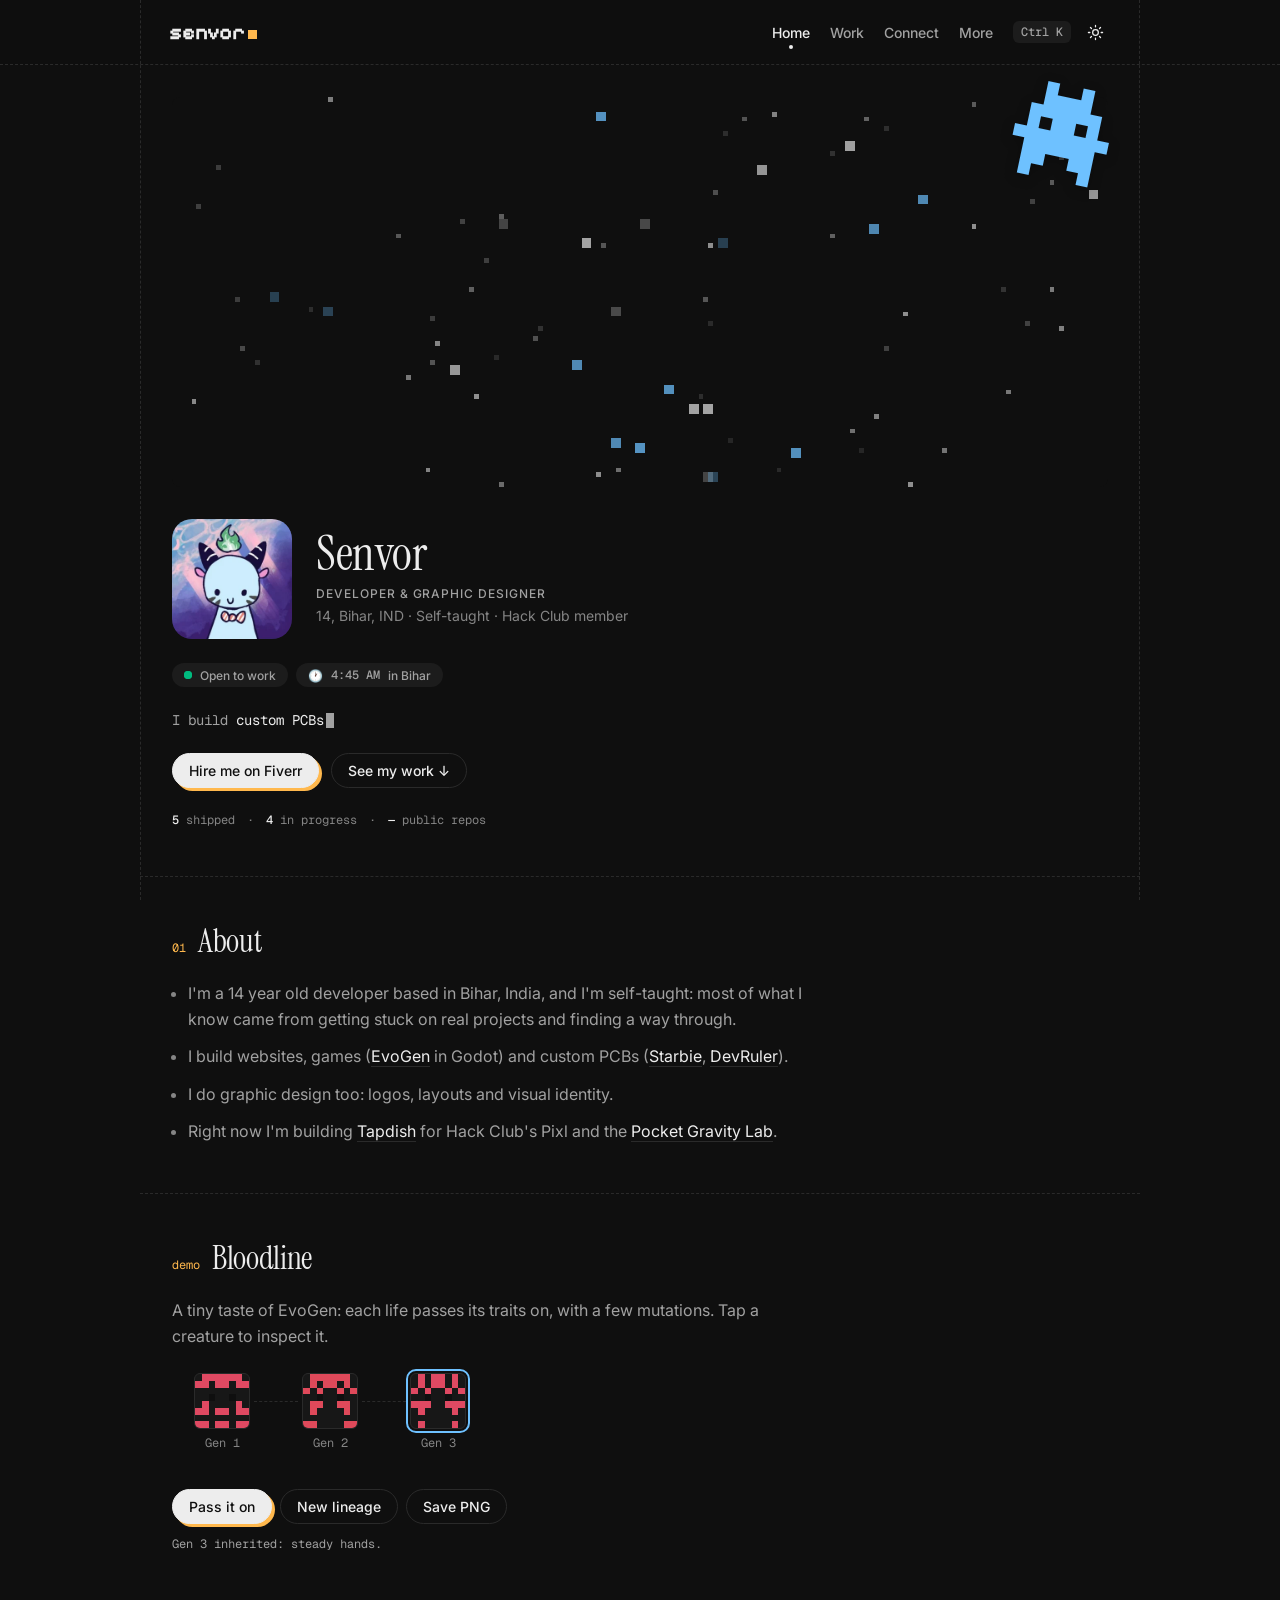
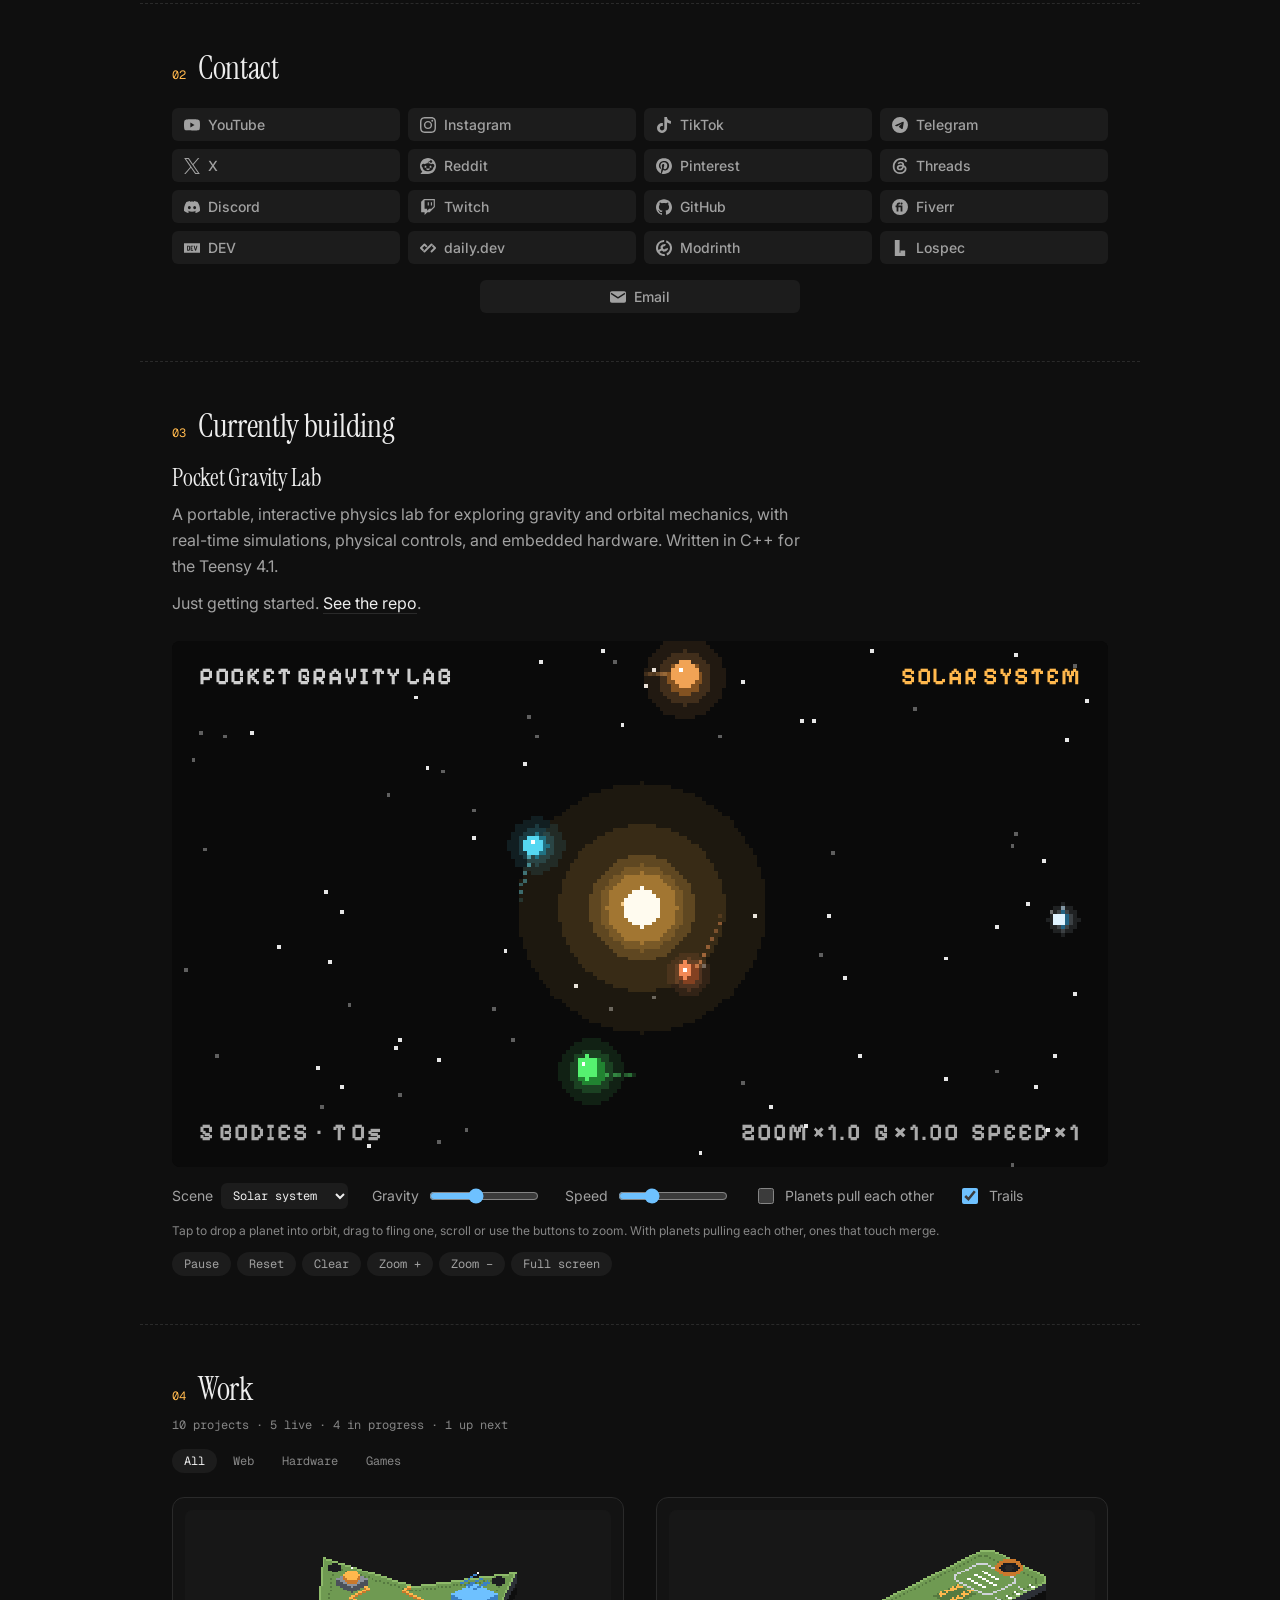
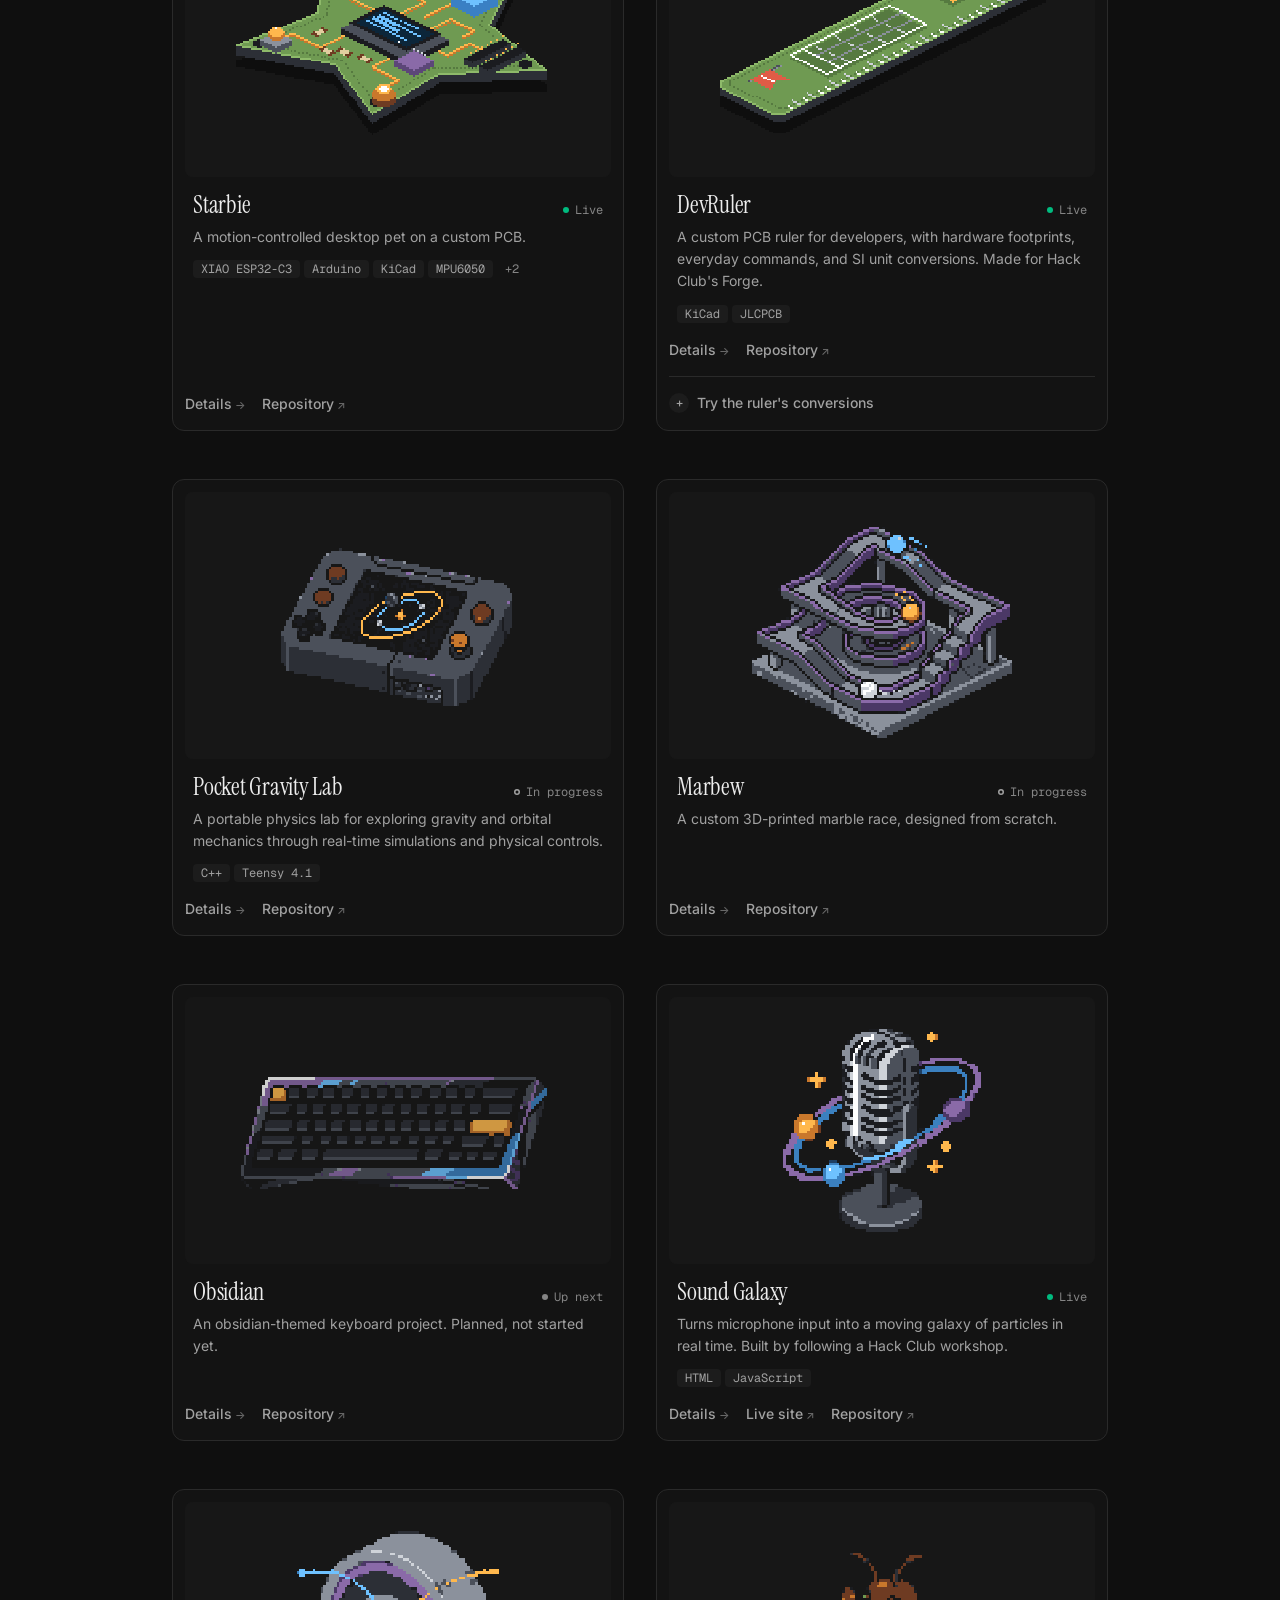
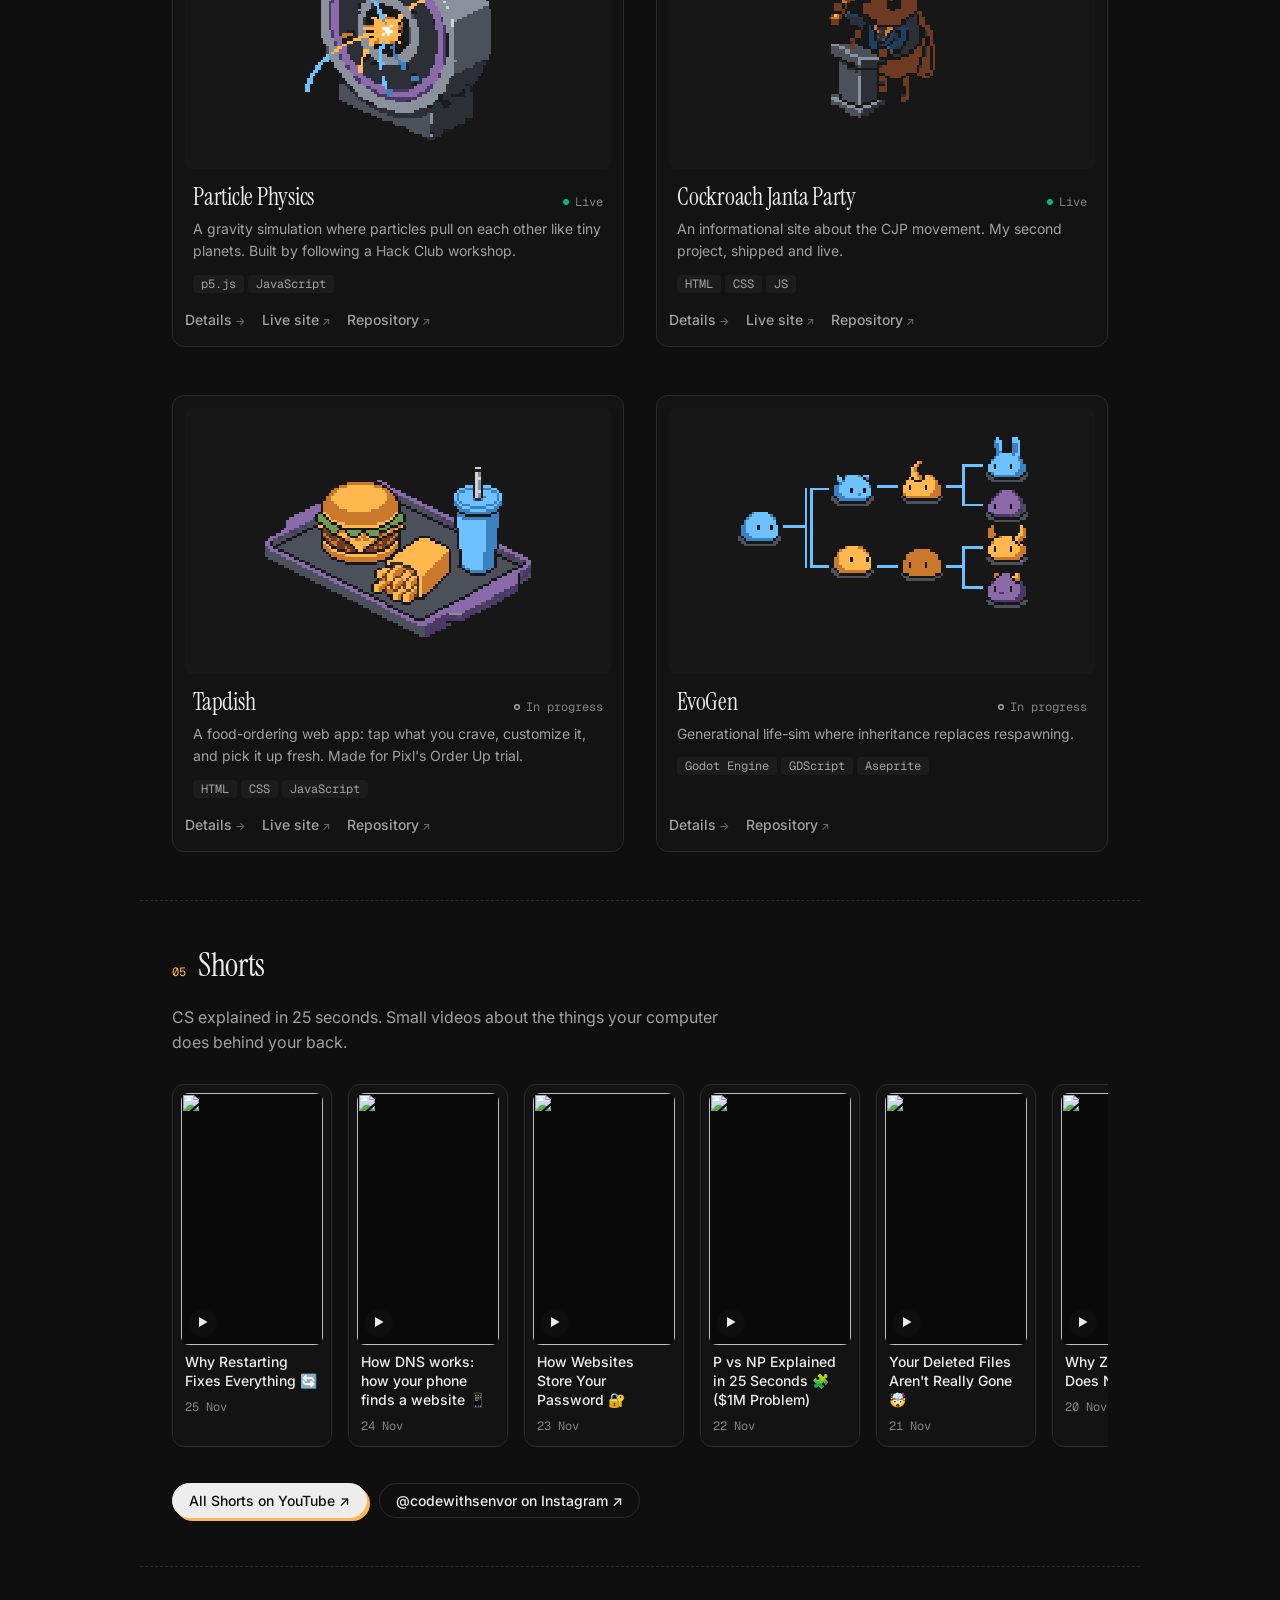
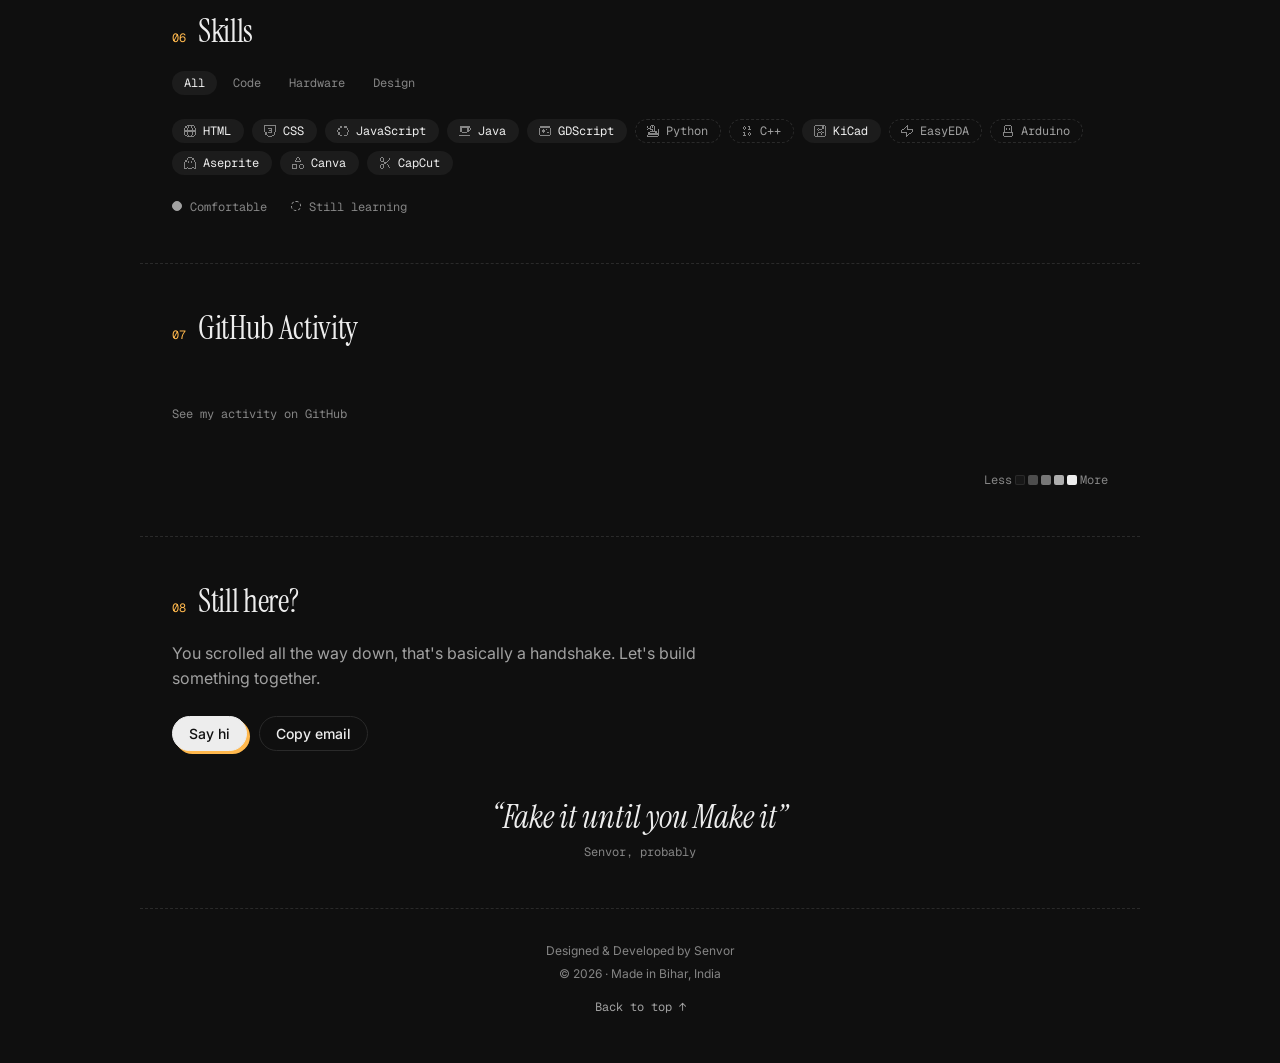
==== commit 73965377: "Update Discord username to senvor" ====
--- a/index.html
+++ b/index.html
@@ -103,7 +103,7 @@
       <a href="https://reddit.com/user/senvor"><i class="ci" aria-hidden="true" style="--ic:url(/assets/icons/reddit.svg)"></i><span>Reddit</span></a>
       <a href="https://www.pinterest.com/s3nvor/"><i class="ci" aria-hidden="true" style="--ic:url(/assets/icons/pinterest.svg)"></i><span>Pinterest</span></a>
       <a href="https://www.threads.com/@s3nvor"><i class="ci" aria-hidden="true" style="--ic:url(/assets/icons/threads.svg)"></i><span>Threads</span></a>
-      <a href="https://discord.com/users/1297888931169177653" data-copy="s3nvor" title="Copy my Discord username (s3nvor)"><i class="ci" aria-hidden="true" style="--ic:url(/assets/icons/discord.svg)"></i><span>Discord</span></a>
+      <a href="https://discord.com/users/1297888931169177653" data-copy="senvor" title="Copy my Discord username (senvor)"><i class="ci" aria-hidden="true" style="--ic:url(/assets/icons/discord.svg)"></i><span>Discord</span></a>
       <a href="https://www.twitch.tv/s3nvor"><i class="ci" aria-hidden="true" style="--ic:url(/assets/icons/twitch.svg)"></i><span>Twitch</span></a>
       <a href="https://github.com/Senvor"><i class="ci" aria-hidden="true" style="--ic:url(/assets/icons/github.svg)"></i><span>GitHub</span></a>
       <a href="https://www.fiverr.com/senvor/build-a-responsive-website-for-your-business-or-portfolio"><i class="ci" aria-hidden="true" style="--ic:url(/assets/icons/fiverr.svg)"></i><span>Fiverr</span></a>
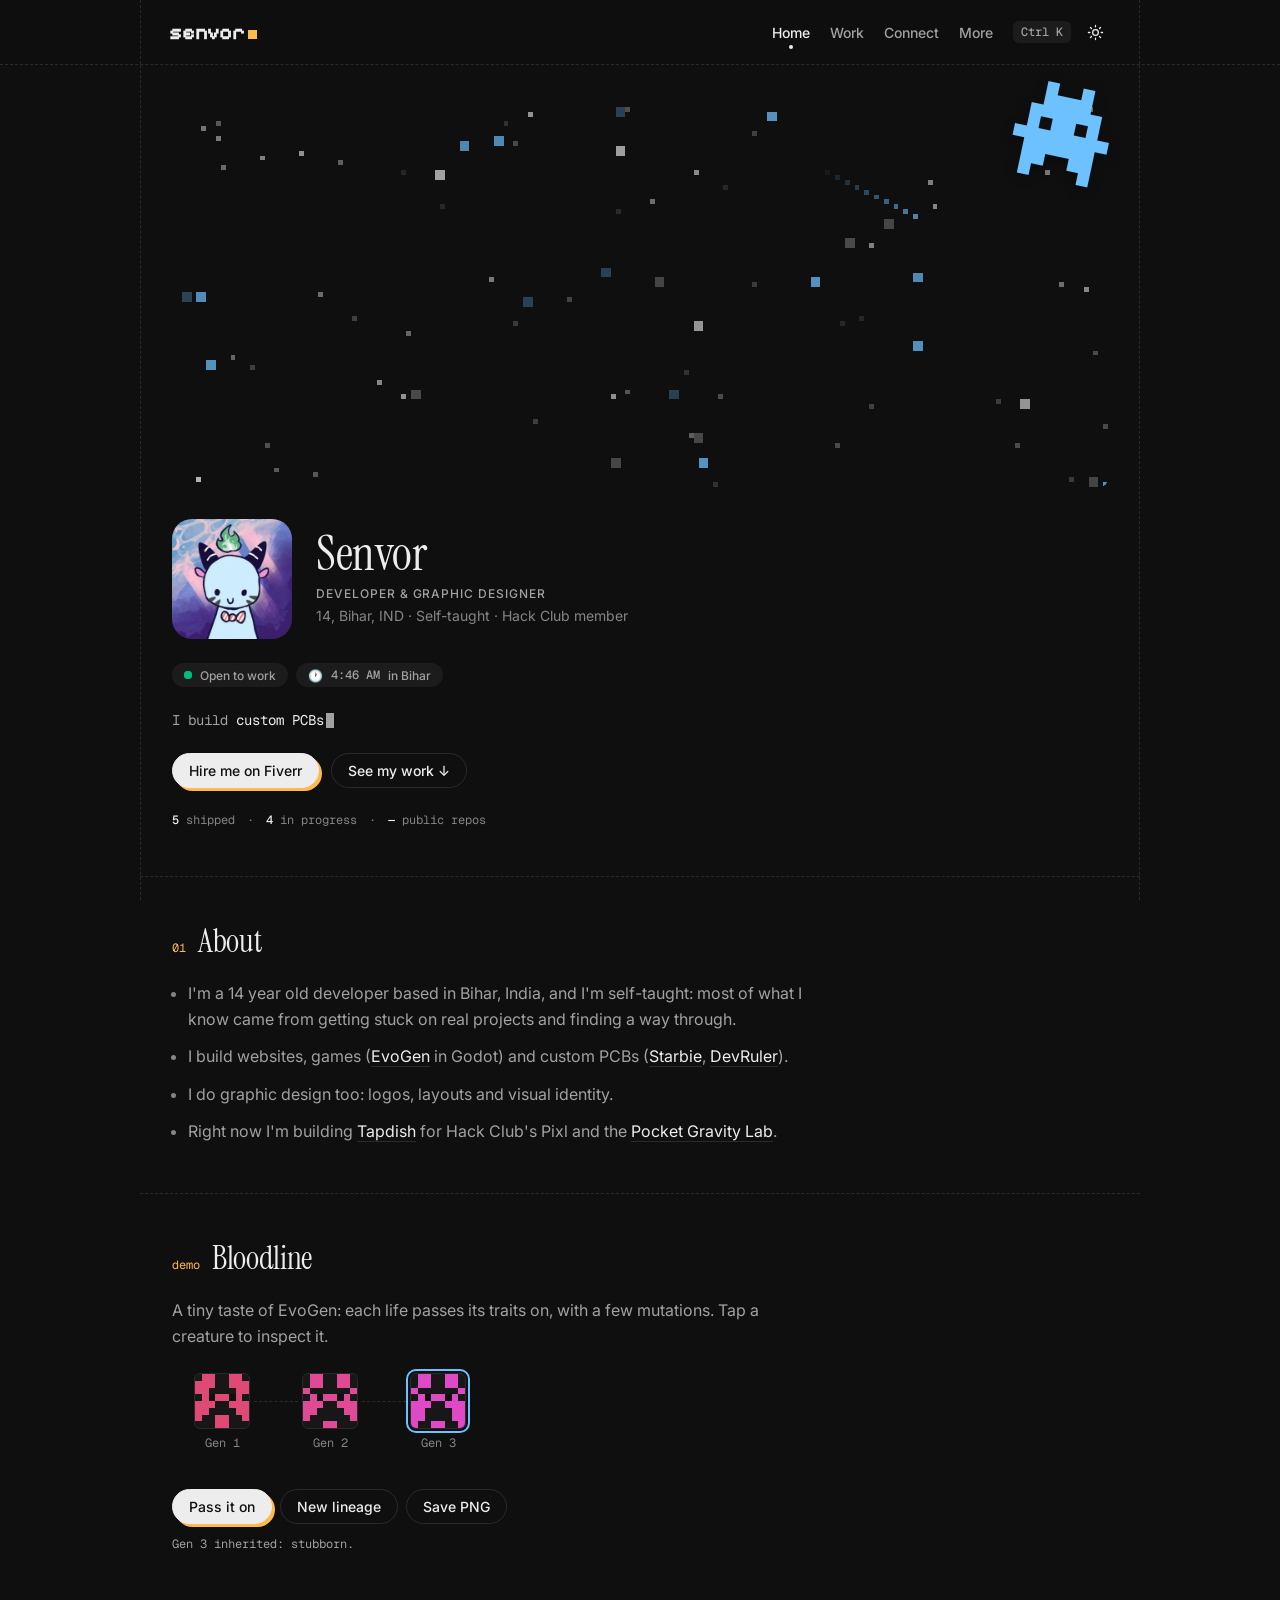
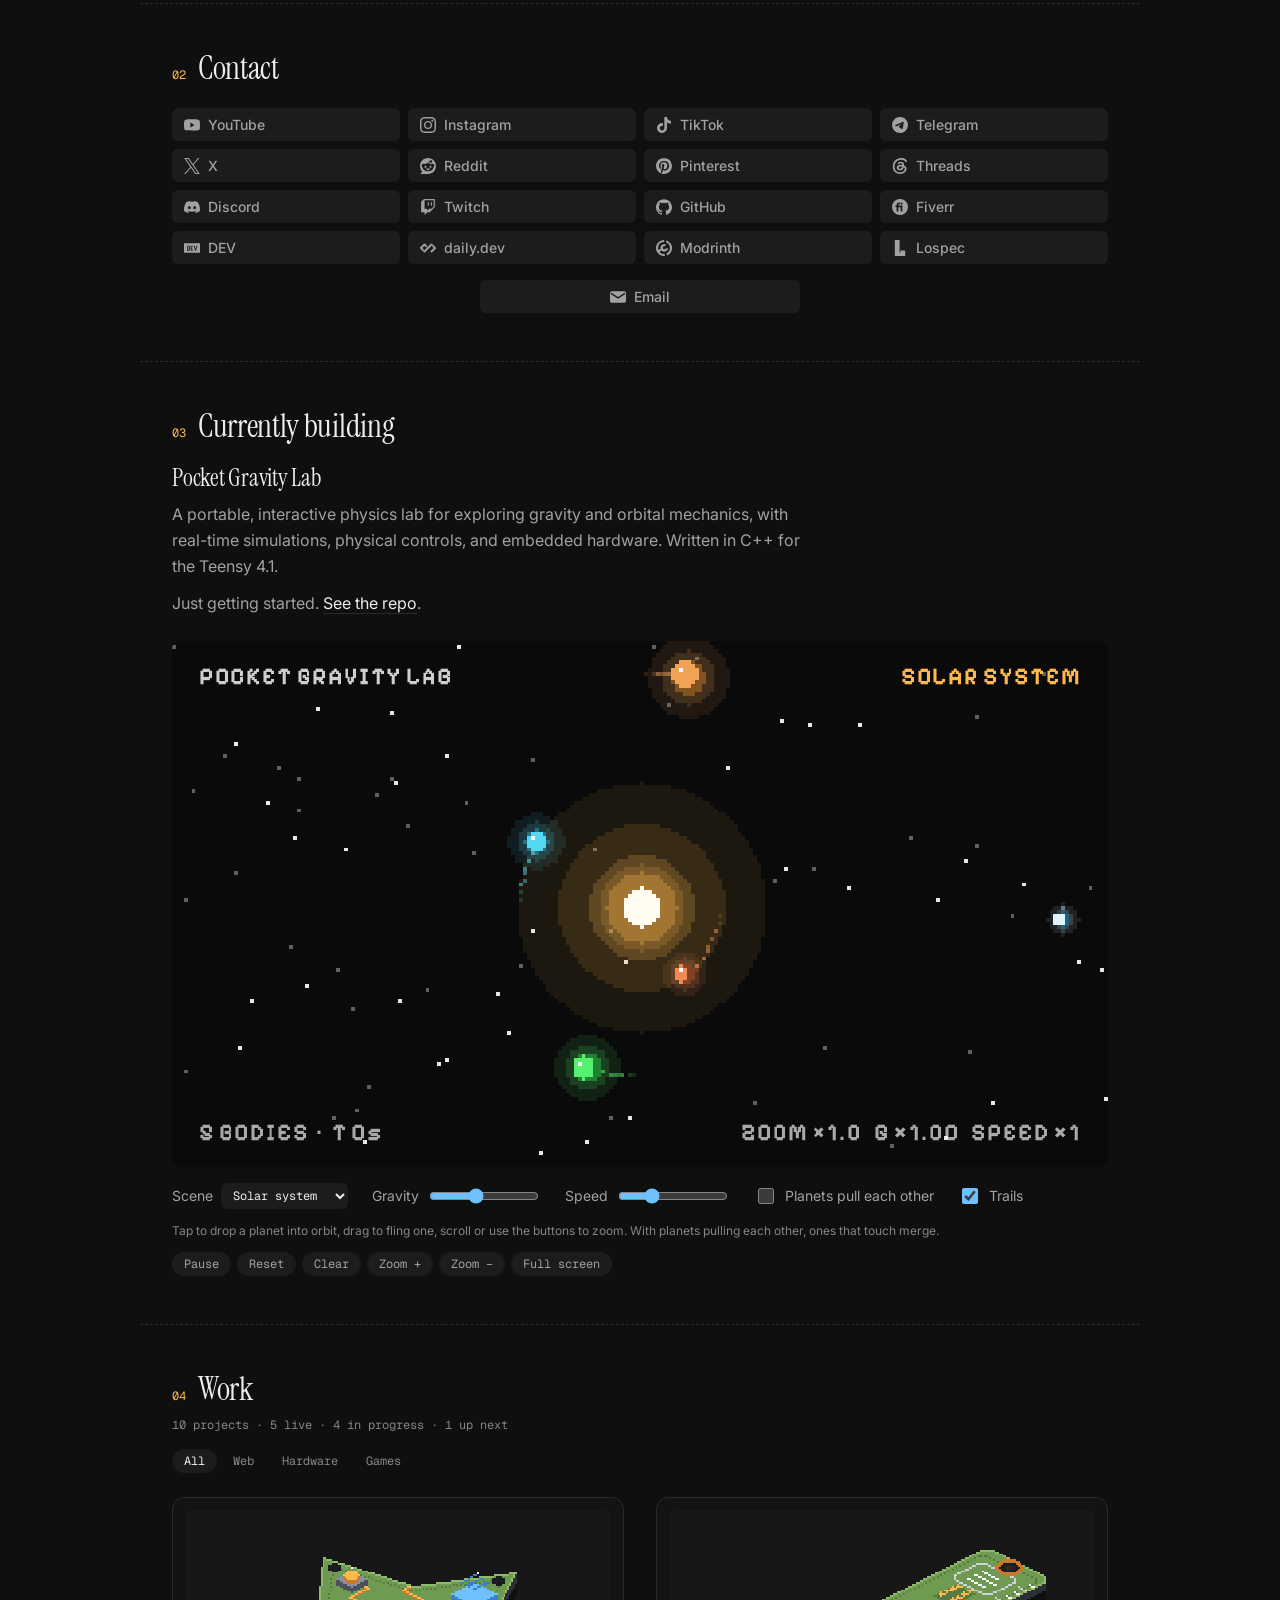
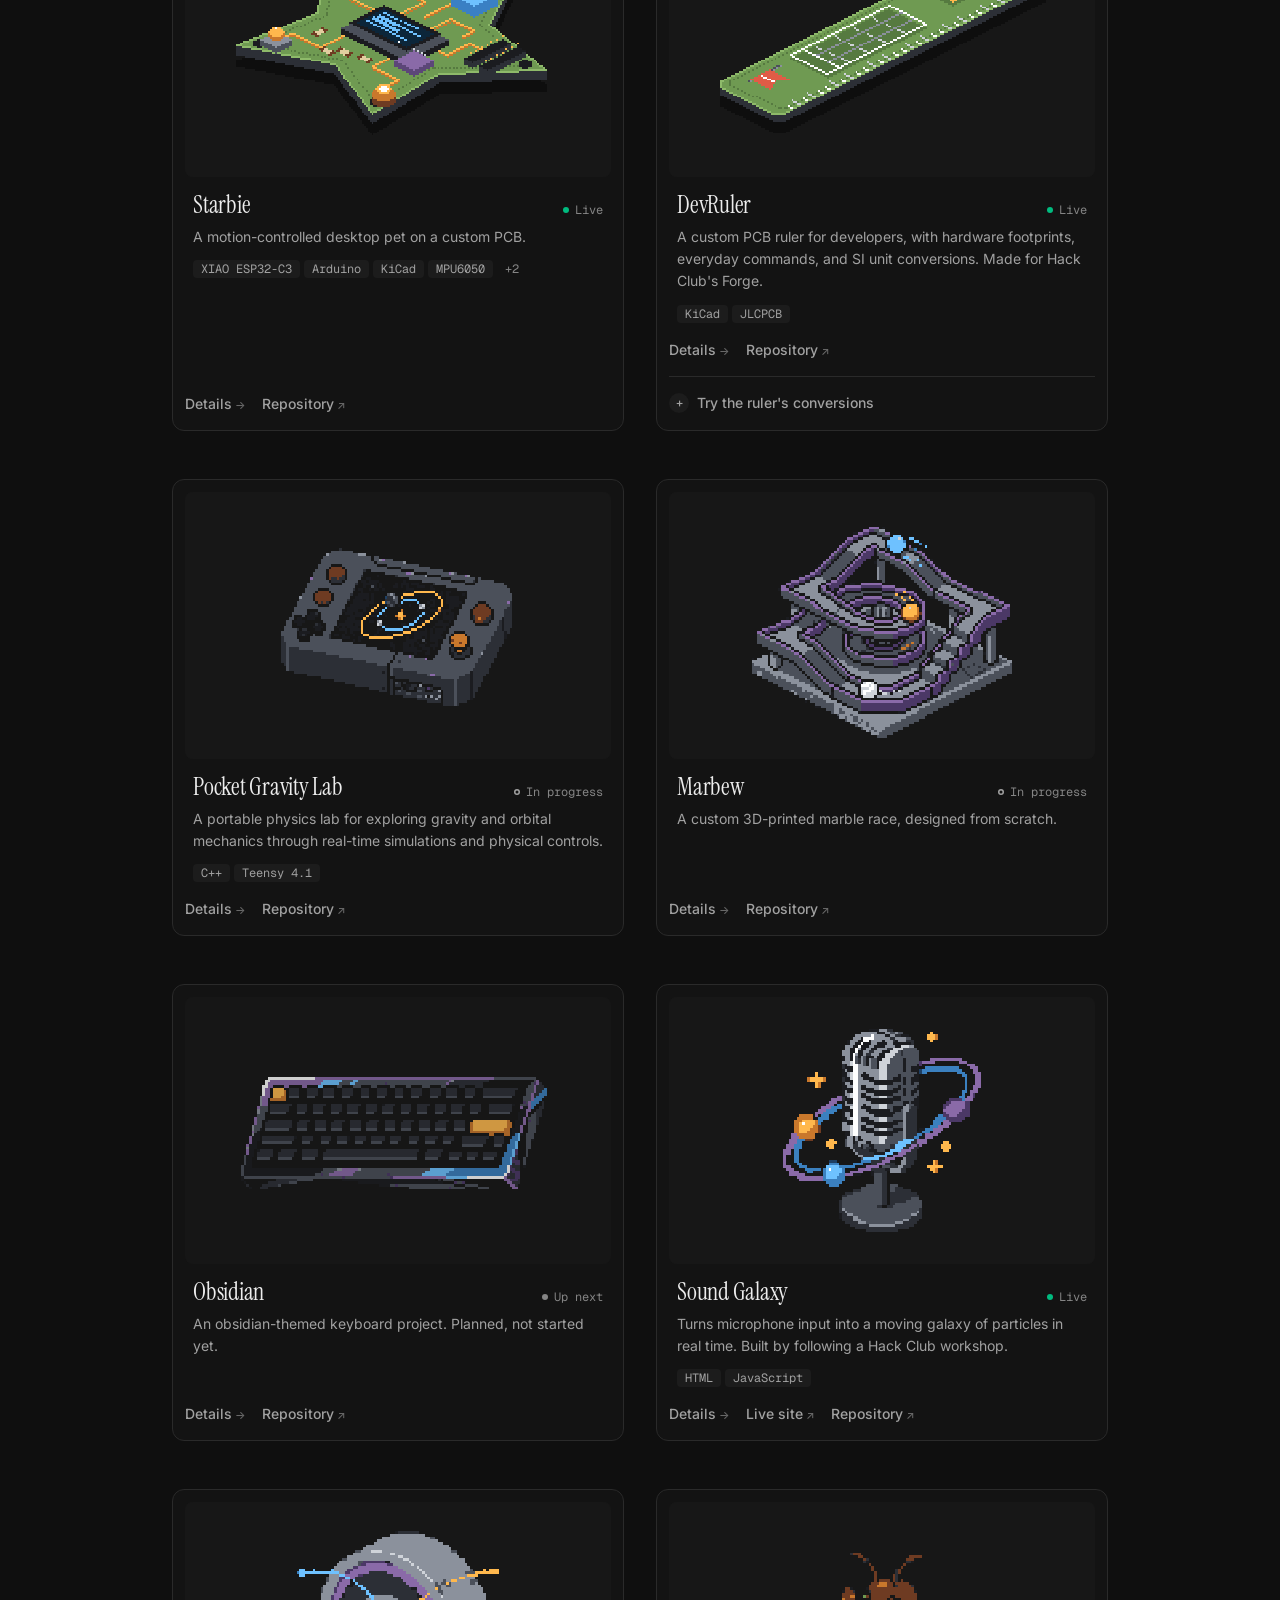
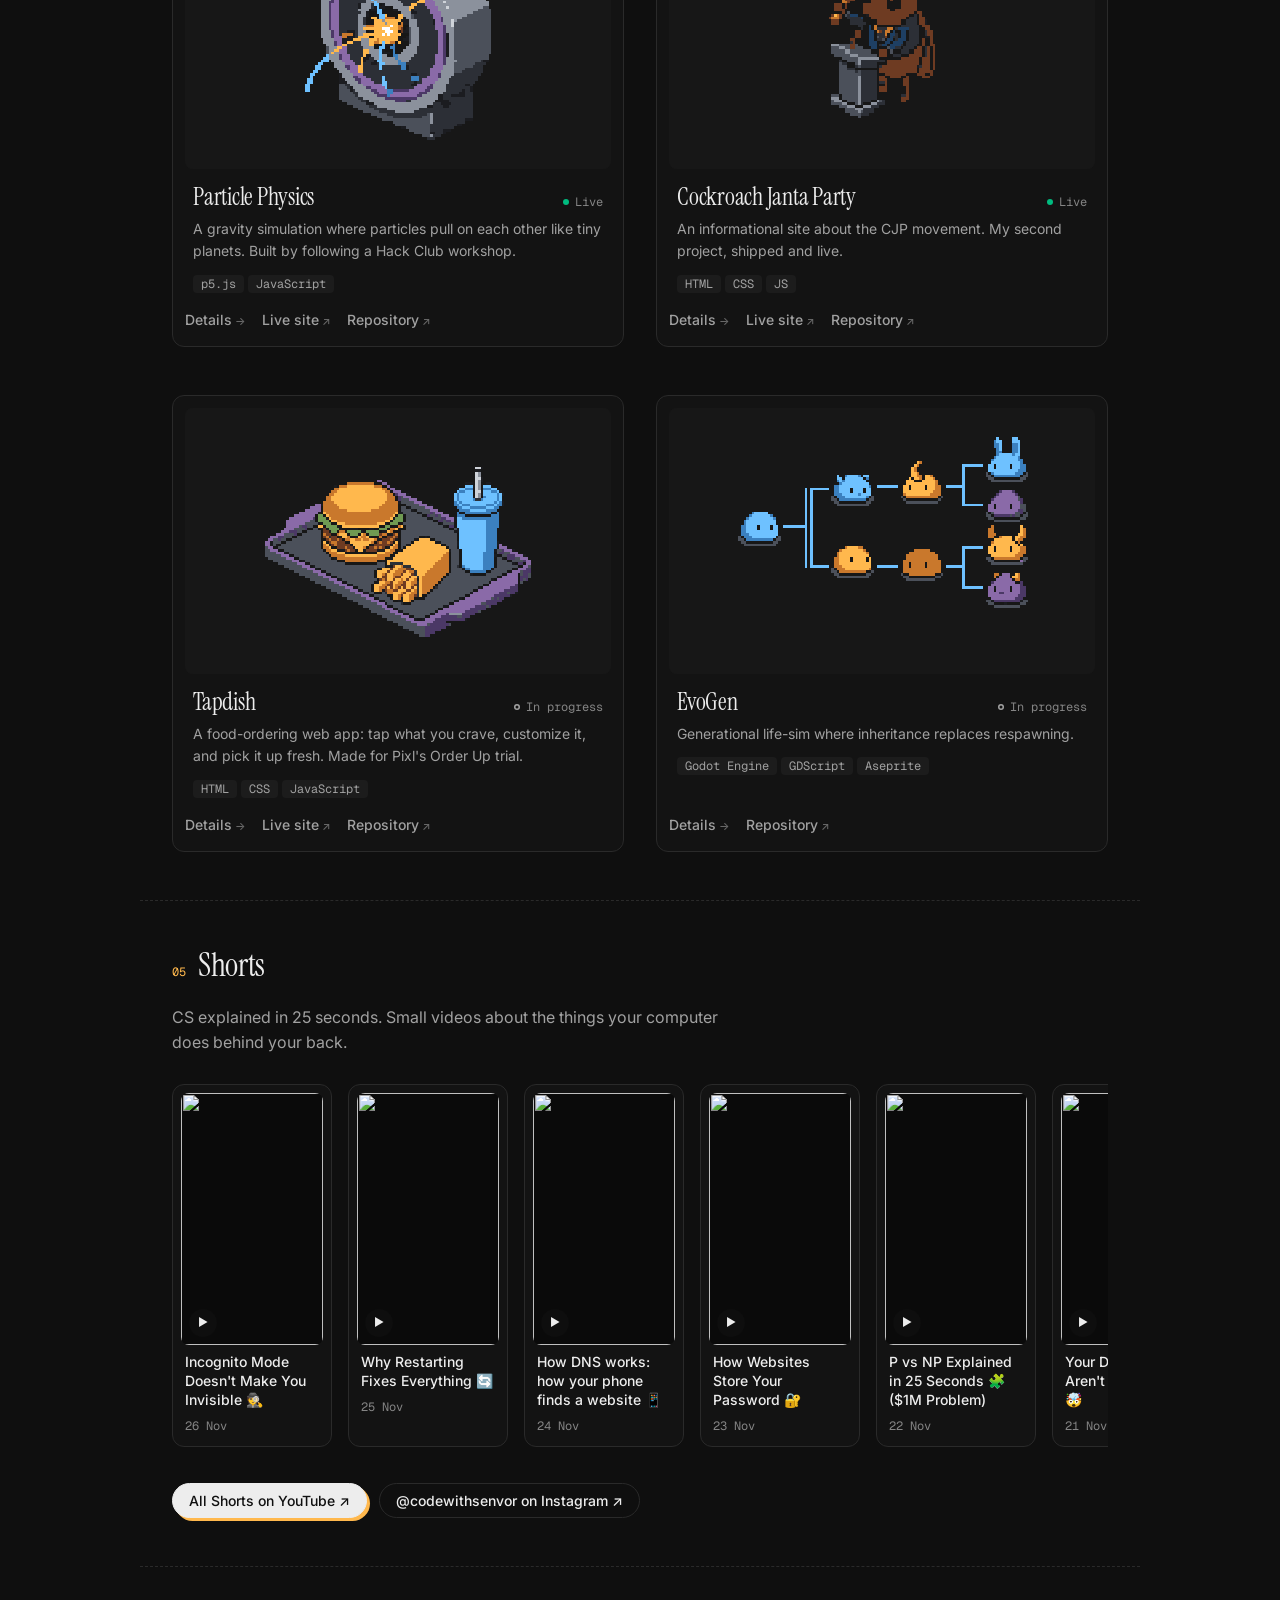
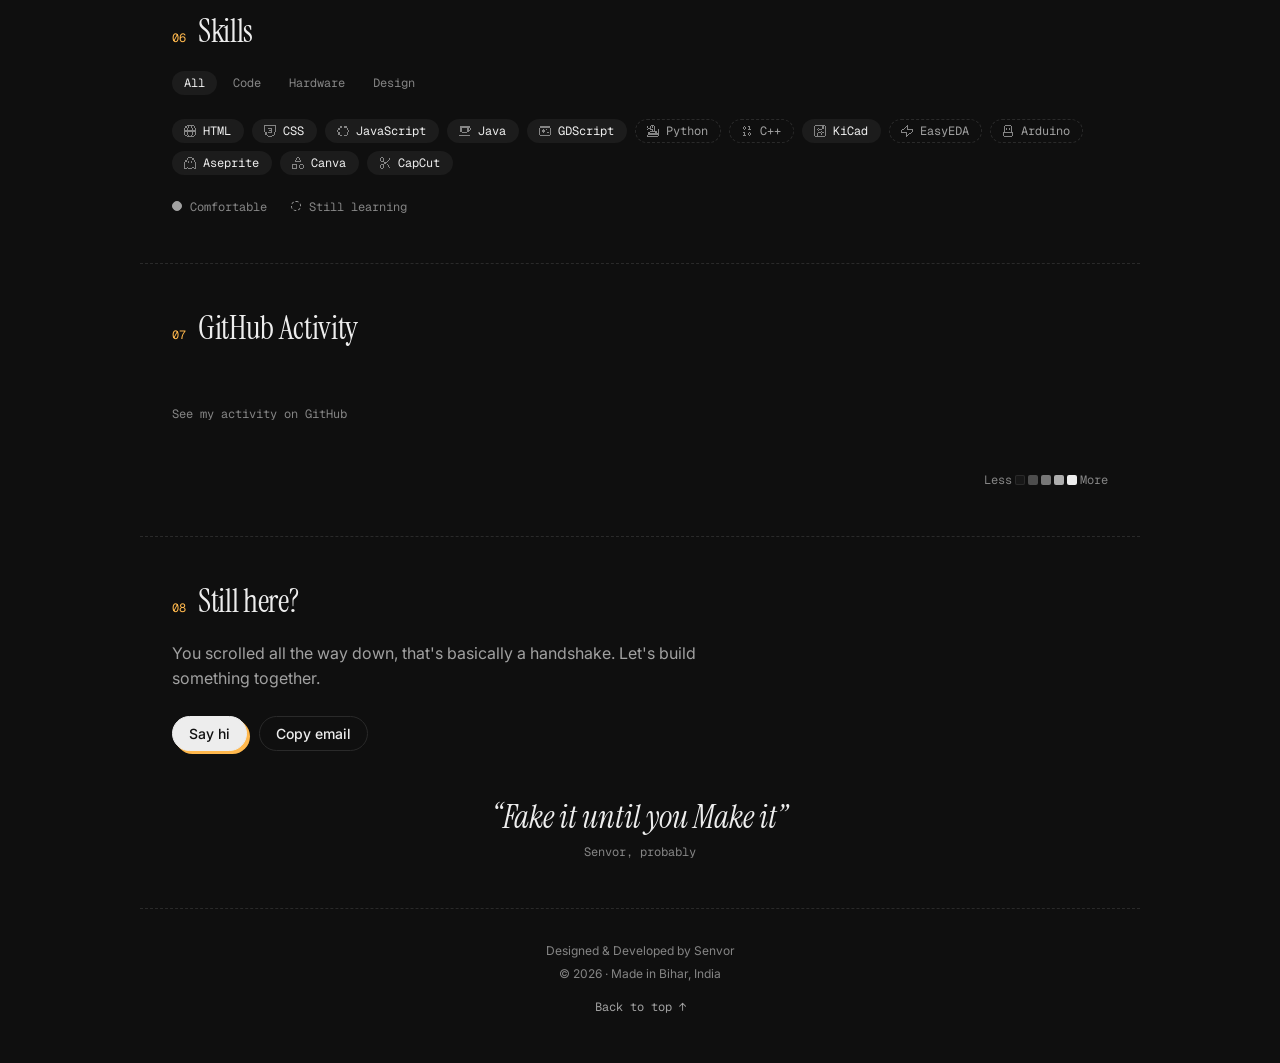
==== commit 94b80191: "Shorts: refresh from YouTube feed" ====
--- a/index.html
+++ b/index.html
@@ -269,6 +269,7 @@
     <p class="lead">CS explained in 25 seconds. Small videos about the things your computer does behind your back.</p>
     <div class="shorts" id="shorts-list">
       <!-- shorts:start -->
+      <a class="short" href="https://youtube.com/shorts/Mmp7Dz5En80"><span class="sthumb"><img src="https://i.ytimg.com/vi/Mmp7Dz5En80/hqdefault.jpg" alt="" width="480" height="360" loading="lazy" decoding="async"><i aria-hidden="true">▶</i></span><b>Incognito Mode Doesn't Make You Invisible 🕵️</b><small>26 Nov</small></a>
       <a class="short" href="https://youtube.com/shorts/m5p9YWc67OA"><span class="sthumb"><img src="https://i.ytimg.com/vi/m5p9YWc67OA/hqdefault.jpg" alt="" width="480" height="360" loading="lazy" decoding="async"><i aria-hidden="true">▶</i></span><b>Why Restarting Fixes Everything 🔄</b><small>25 Nov</small></a>
       <a class="short" href="https://youtube.com/shorts/RiYGhN36TpQ"><span class="sthumb"><img src="https://i.ytimg.com/vi/RiYGhN36TpQ/hqdefault.jpg" alt="" width="480" height="360" loading="lazy" decoding="async"><i aria-hidden="true">▶</i></span><b>How DNS works: how your phone finds a website 📱</b><small>24 Nov</small></a>
       <a class="short" href="https://youtube.com/shorts/SdXDCue3tK0"><span class="sthumb"><img src="https://i.ytimg.com/vi/SdXDCue3tK0/hqdefault.jpg" alt="" width="480" height="360" loading="lazy" decoding="async"><i aria-hidden="true">▶</i></span><b>How Websites Store Your Password 🔐</b><small>23 Nov</small></a>
@@ -276,7 +277,6 @@
       <a class="short" href="https://youtube.com/shorts/MgcRIha2k4A"><span class="sthumb"><img src="https://i.ytimg.com/vi/MgcRIha2k4A/hqdefault.jpg" alt="" width="480" height="360" loading="lazy" decoding="async"><i aria-hidden="true">▶</i></span><b>Your Deleted Files Aren't Really Gone 🤯</b><small>21 Nov</small></a>
       <a class="short" href="https://youtube.com/shorts/alOrCfVDt7U"><span class="sthumb"><img src="https://i.ytimg.com/vi/alOrCfVDt7U/hqdefault.jpg" alt="" width="480" height="360" loading="lazy" decoding="async"><i aria-hidden="true">▶</i></span><b>Why Zipping a Zip Does Nothing 🤯</b><small>20 Nov</small></a>
       <a class="short" href="https://youtube.com/shorts/aw3H_Li_eGs"><span class="sthumb"><img src="https://i.ytimg.com/vi/aw3H_Li_eGs/hqdefault.jpg" alt="" width="480" height="360" loading="lazy" decoding="async"><i aria-hidden="true">▶</i></span><b>Why 0.1 + 0.2 ≠ 0.3 in Code 🤯</b><small>12 Nov</small></a>
-      <a class="short" href="https://youtube.com/shorts/lE5iZmJzkzg"><span class="sthumb"><img src="https://i.ytimg.com/vi/lE5iZmJzkzg/hqdefault.jpg" alt="" width="480" height="360" loading="lazy" decoding="async"><i aria-hidden="true">▶</i></span><b>Can a Program Detect If Any Program Stops? Turing Says No 🧠</b><small>11 Nov</small></a>
       <!-- shorts:end -->
     </div>
     <div class="cta"><a class="btn" href="https://www.youtube.com/@s3nvor/shorts">All Shorts on YouTube ↗</a><a class="btn alt" href="https://www.instagram.com/codewithsenvor/">@codewithsenvor on Instagram ↗</a></div>
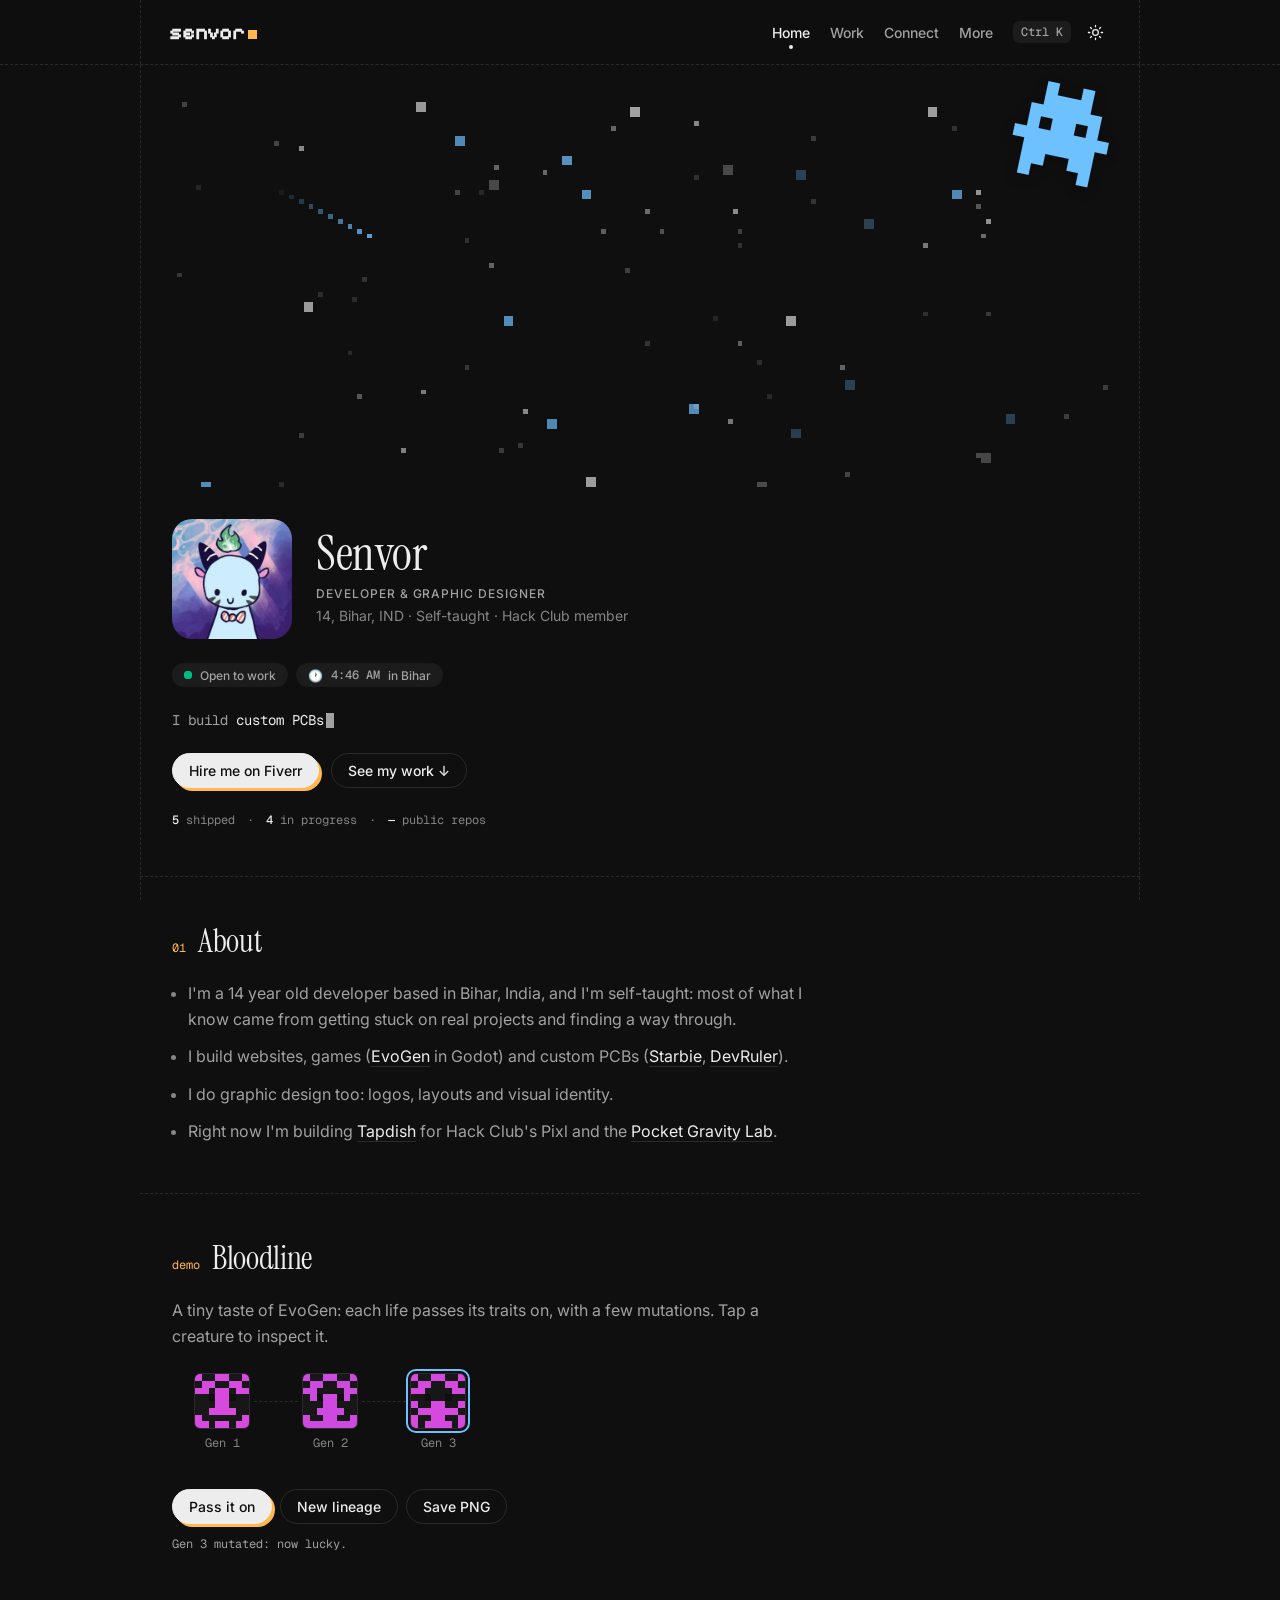
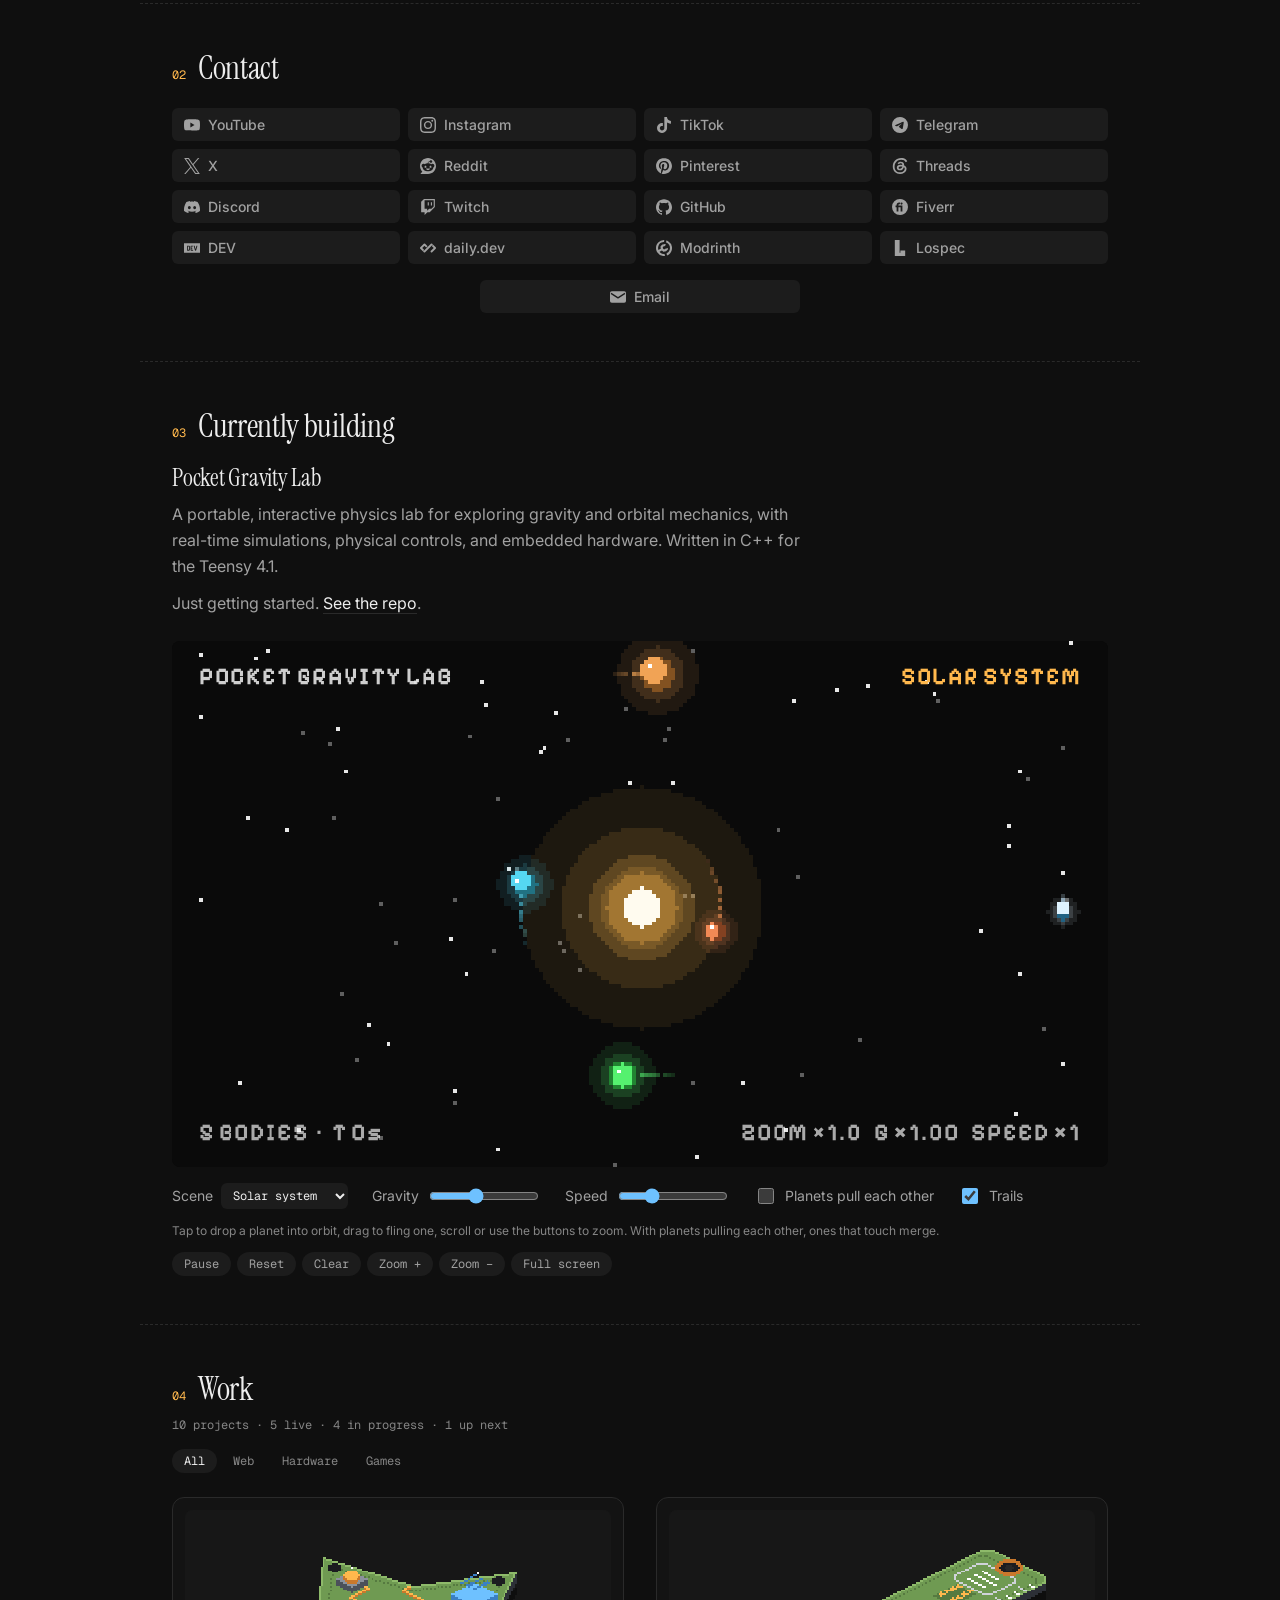
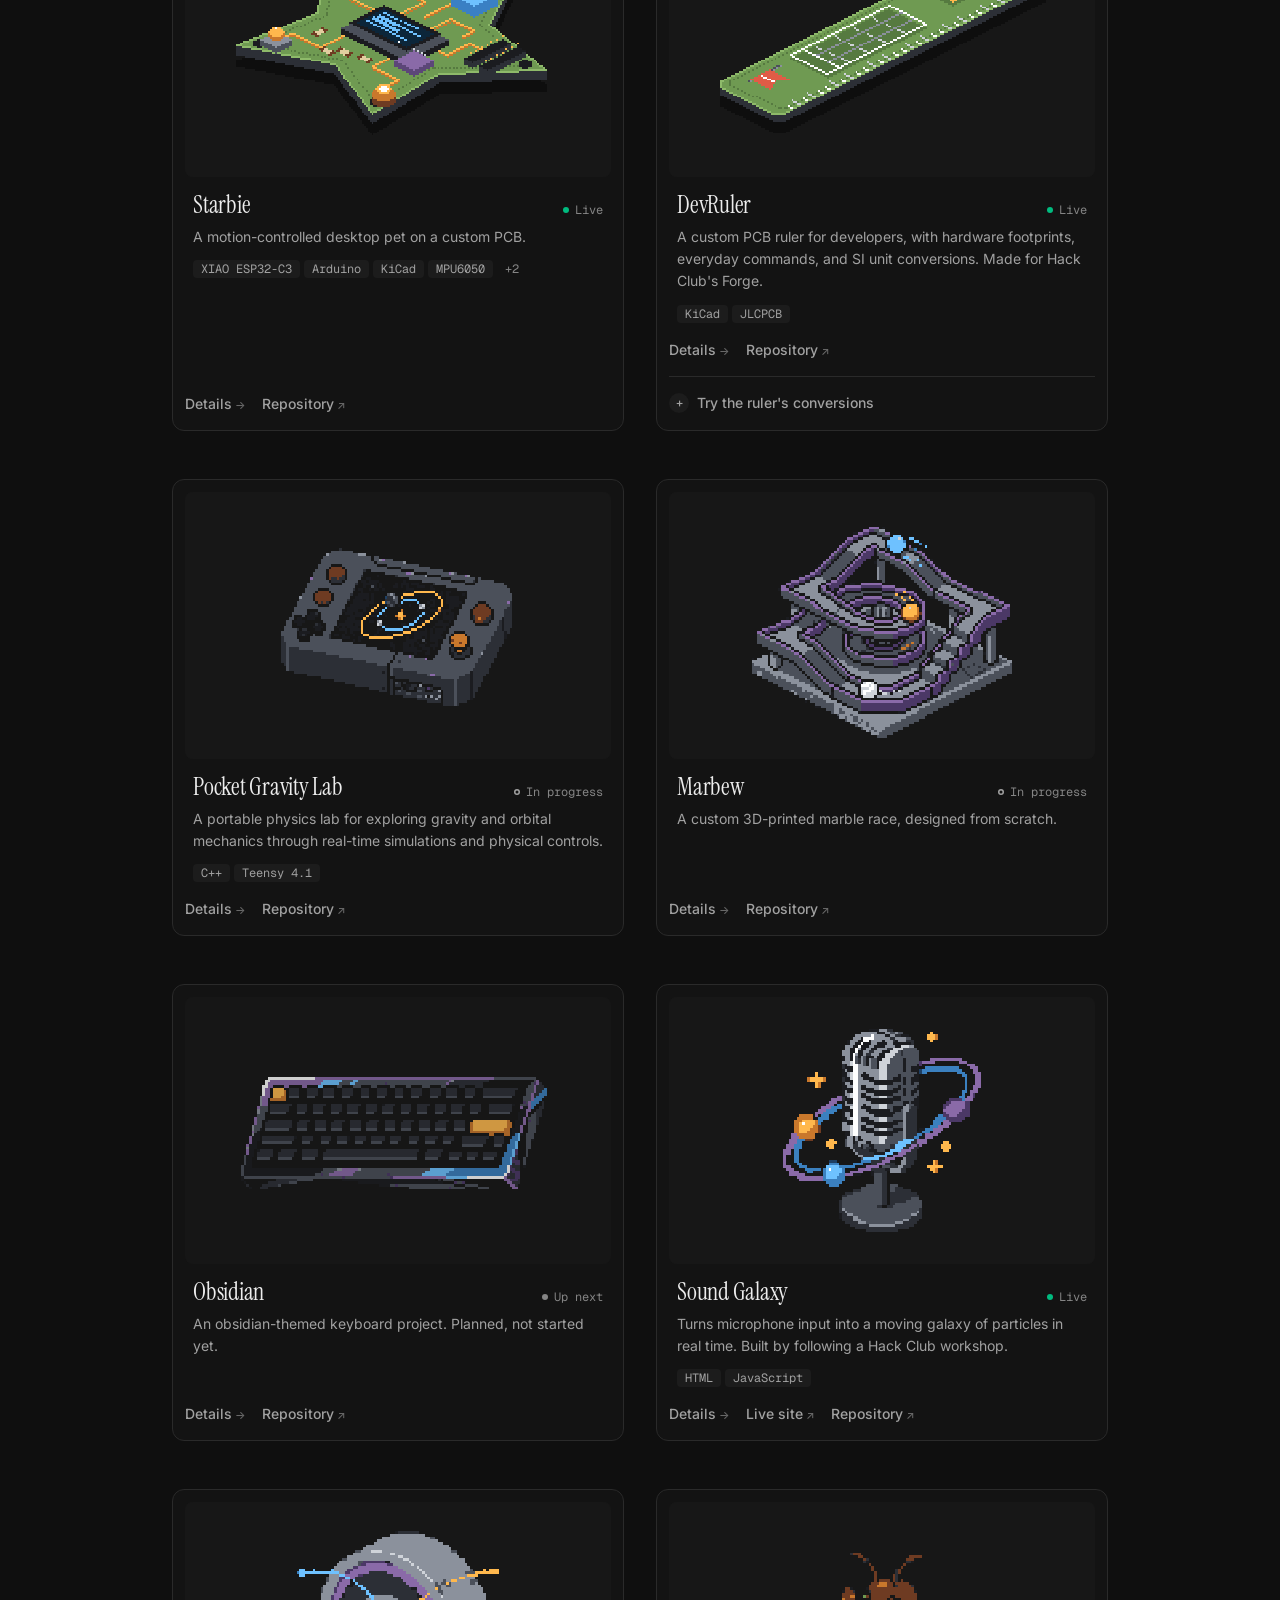
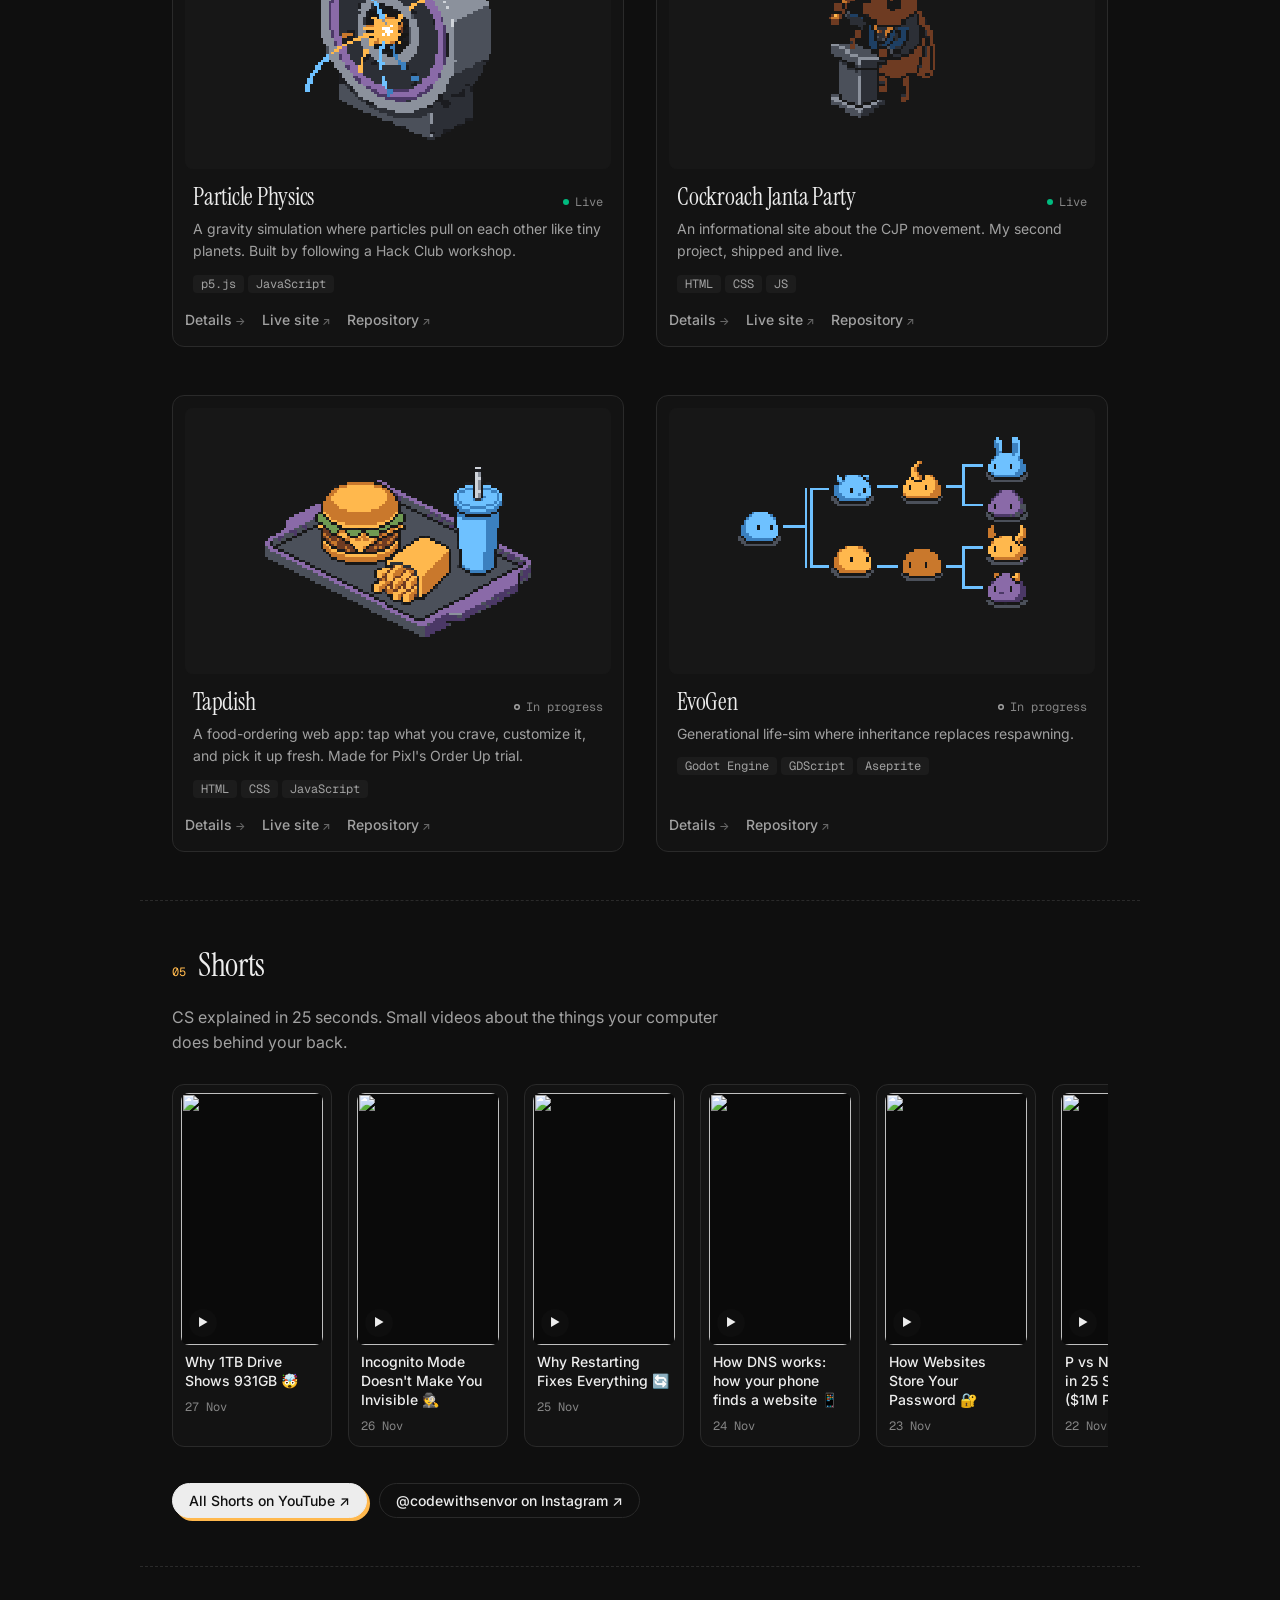
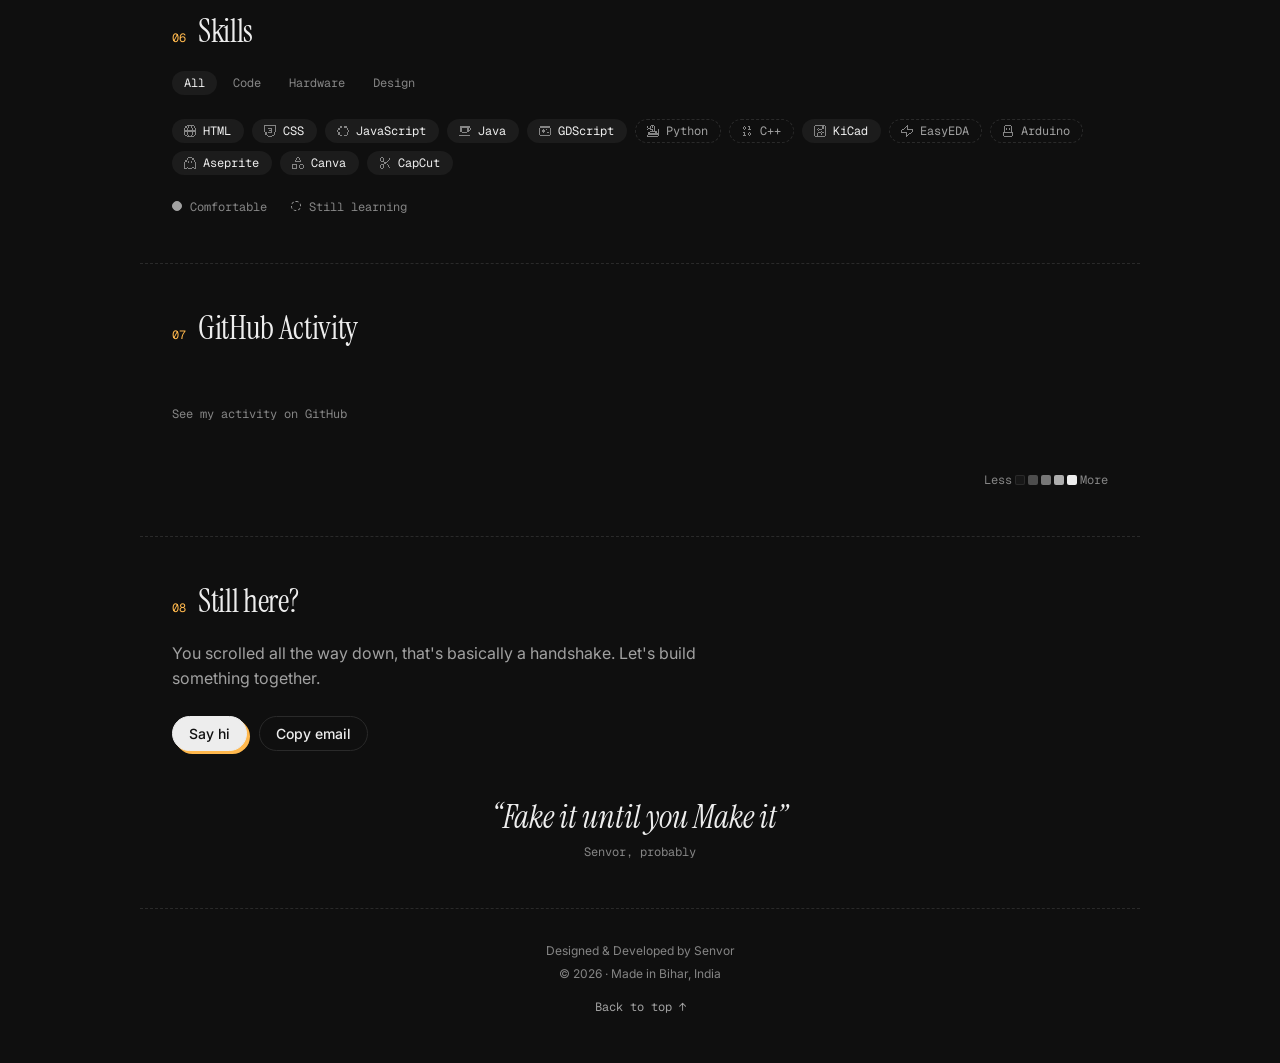
==== commit aa0b503d: "Shorts: refresh from YouTube feed" ====
--- a/index.html
+++ b/index.html
@@ -269,6 +269,7 @@
     <p class="lead">CS explained in 25 seconds. Small videos about the things your computer does behind your back.</p>
     <div class="shorts" id="shorts-list">
       <!-- shorts:start -->
+      <a class="short" href="https://youtube.com/shorts/zaf4T1lllL4"><span class="sthumb"><img src="https://i.ytimg.com/vi/zaf4T1lllL4/hqdefault.jpg" alt="" width="480" height="360" loading="lazy" decoding="async"><i aria-hidden="true">▶</i></span><b>Why 1TB Drive Shows 931GB 🤯</b><small>27 Nov</small></a>
       <a class="short" href="https://youtube.com/shorts/Mmp7Dz5En80"><span class="sthumb"><img src="https://i.ytimg.com/vi/Mmp7Dz5En80/hqdefault.jpg" alt="" width="480" height="360" loading="lazy" decoding="async"><i aria-hidden="true">▶</i></span><b>Incognito Mode Doesn't Make You Invisible 🕵️</b><small>26 Nov</small></a>
       <a class="short" href="https://youtube.com/shorts/m5p9YWc67OA"><span class="sthumb"><img src="https://i.ytimg.com/vi/m5p9YWc67OA/hqdefault.jpg" alt="" width="480" height="360" loading="lazy" decoding="async"><i aria-hidden="true">▶</i></span><b>Why Restarting Fixes Everything 🔄</b><small>25 Nov</small></a>
       <a class="short" href="https://youtube.com/shorts/RiYGhN36TpQ"><span class="sthumb"><img src="https://i.ytimg.com/vi/RiYGhN36TpQ/hqdefault.jpg" alt="" width="480" height="360" loading="lazy" decoding="async"><i aria-hidden="true">▶</i></span><b>How DNS works: how your phone finds a website 📱</b><small>24 Nov</small></a>
@@ -276,7 +277,6 @@
       <a class="short" href="https://youtube.com/shorts/Cl1nEWZYntE"><span class="sthumb"><img src="https://i.ytimg.com/vi/Cl1nEWZYntE/hqdefault.jpg" alt="" width="480" height="360" loading="lazy" decoding="async"><i aria-hidden="true">▶</i></span><b>P vs NP Explained in 25 Seconds 🧩 ($1M Problem)</b><small>22 Nov</small></a>
       <a class="short" href="https://youtube.com/shorts/MgcRIha2k4A"><span class="sthumb"><img src="https://i.ytimg.com/vi/MgcRIha2k4A/hqdefault.jpg" alt="" width="480" height="360" loading="lazy" decoding="async"><i aria-hidden="true">▶</i></span><b>Your Deleted Files Aren't Really Gone 🤯</b><small>21 Nov</small></a>
       <a class="short" href="https://youtube.com/shorts/alOrCfVDt7U"><span class="sthumb"><img src="https://i.ytimg.com/vi/alOrCfVDt7U/hqdefault.jpg" alt="" width="480" height="360" loading="lazy" decoding="async"><i aria-hidden="true">▶</i></span><b>Why Zipping a Zip Does Nothing 🤯</b><small>20 Nov</small></a>
-      <a class="short" href="https://youtube.com/shorts/aw3H_Li_eGs"><span class="sthumb"><img src="https://i.ytimg.com/vi/aw3H_Li_eGs/hqdefault.jpg" alt="" width="480" height="360" loading="lazy" decoding="async"><i aria-hidden="true">▶</i></span><b>Why 0.1 + 0.2 ≠ 0.3 in Code 🤯</b><small>12 Nov</small></a>
       <!-- shorts:end -->
     </div>
     <div class="cta"><a class="btn" href="https://www.youtube.com/@s3nvor/shorts">All Shorts on YouTube ↗</a><a class="btn alt" href="https://www.instagram.com/codewithsenvor/">@codewithsenvor on Instagram ↗</a></div>
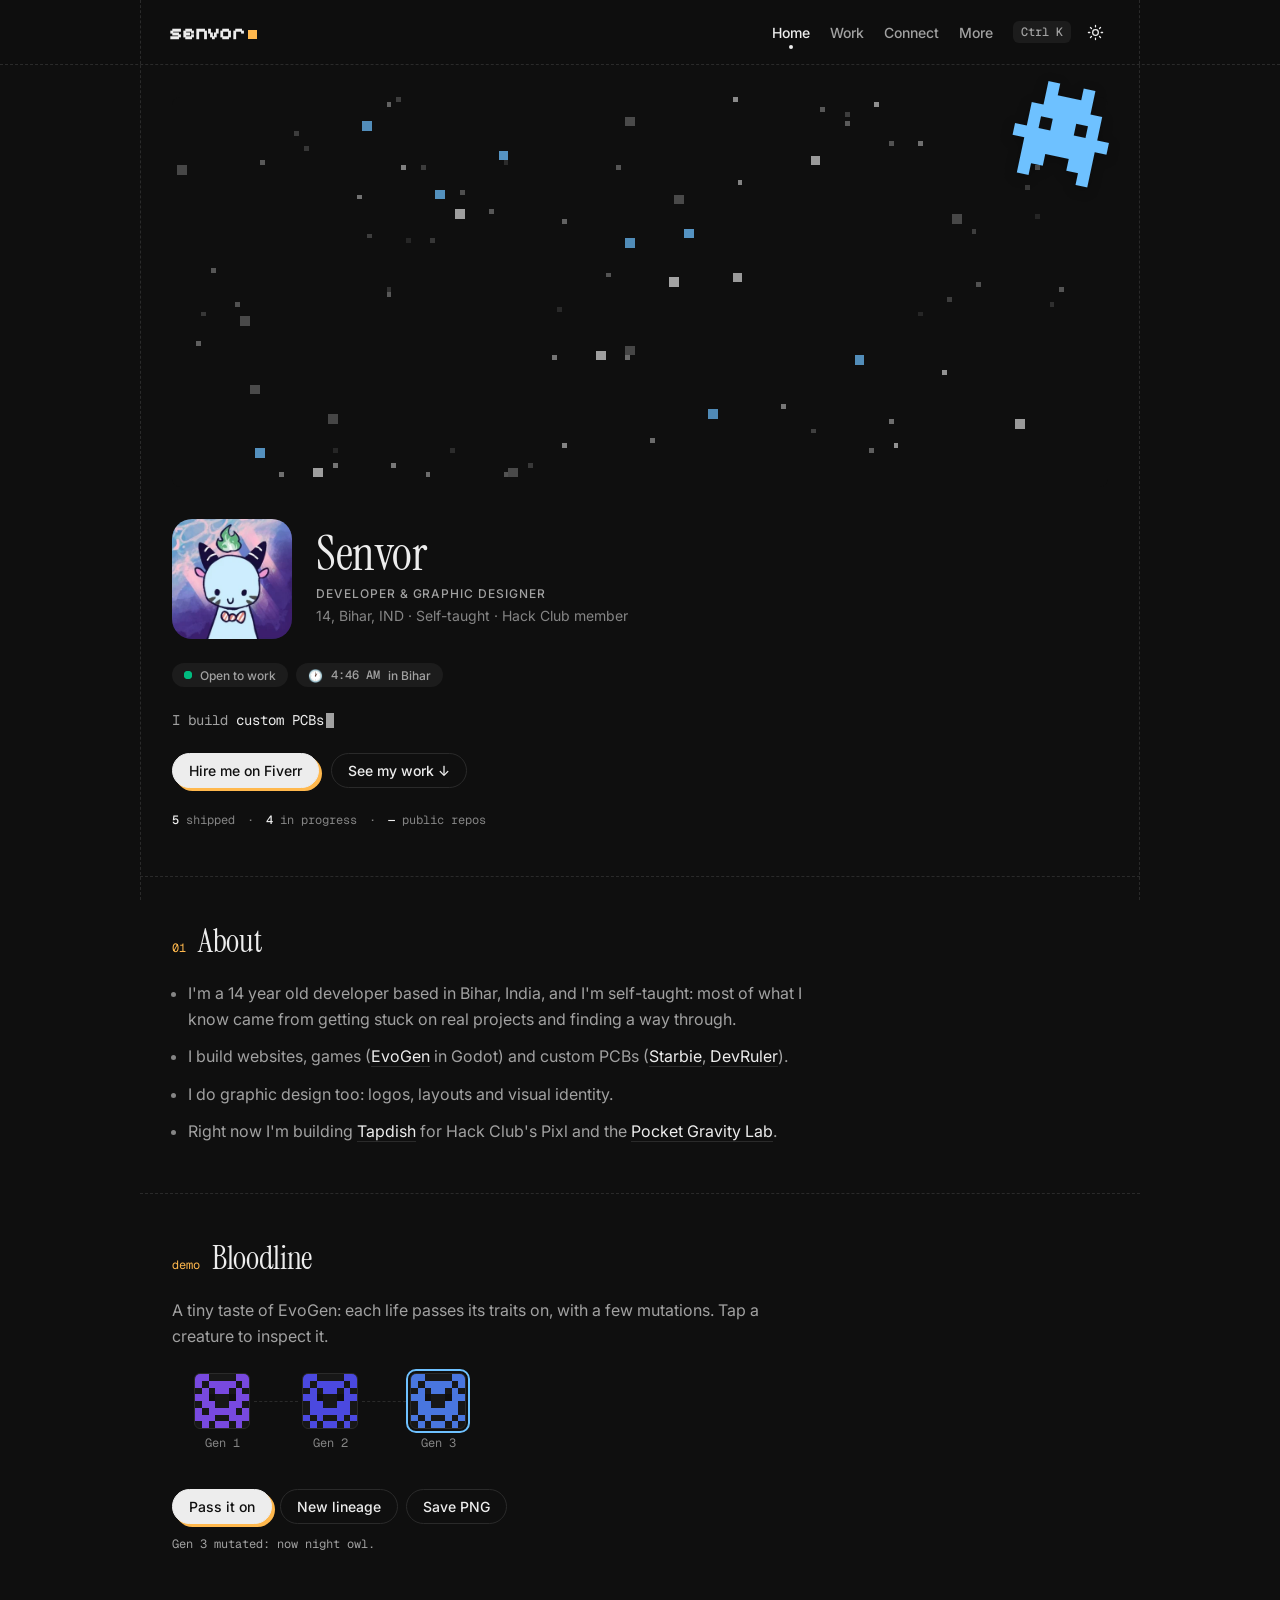
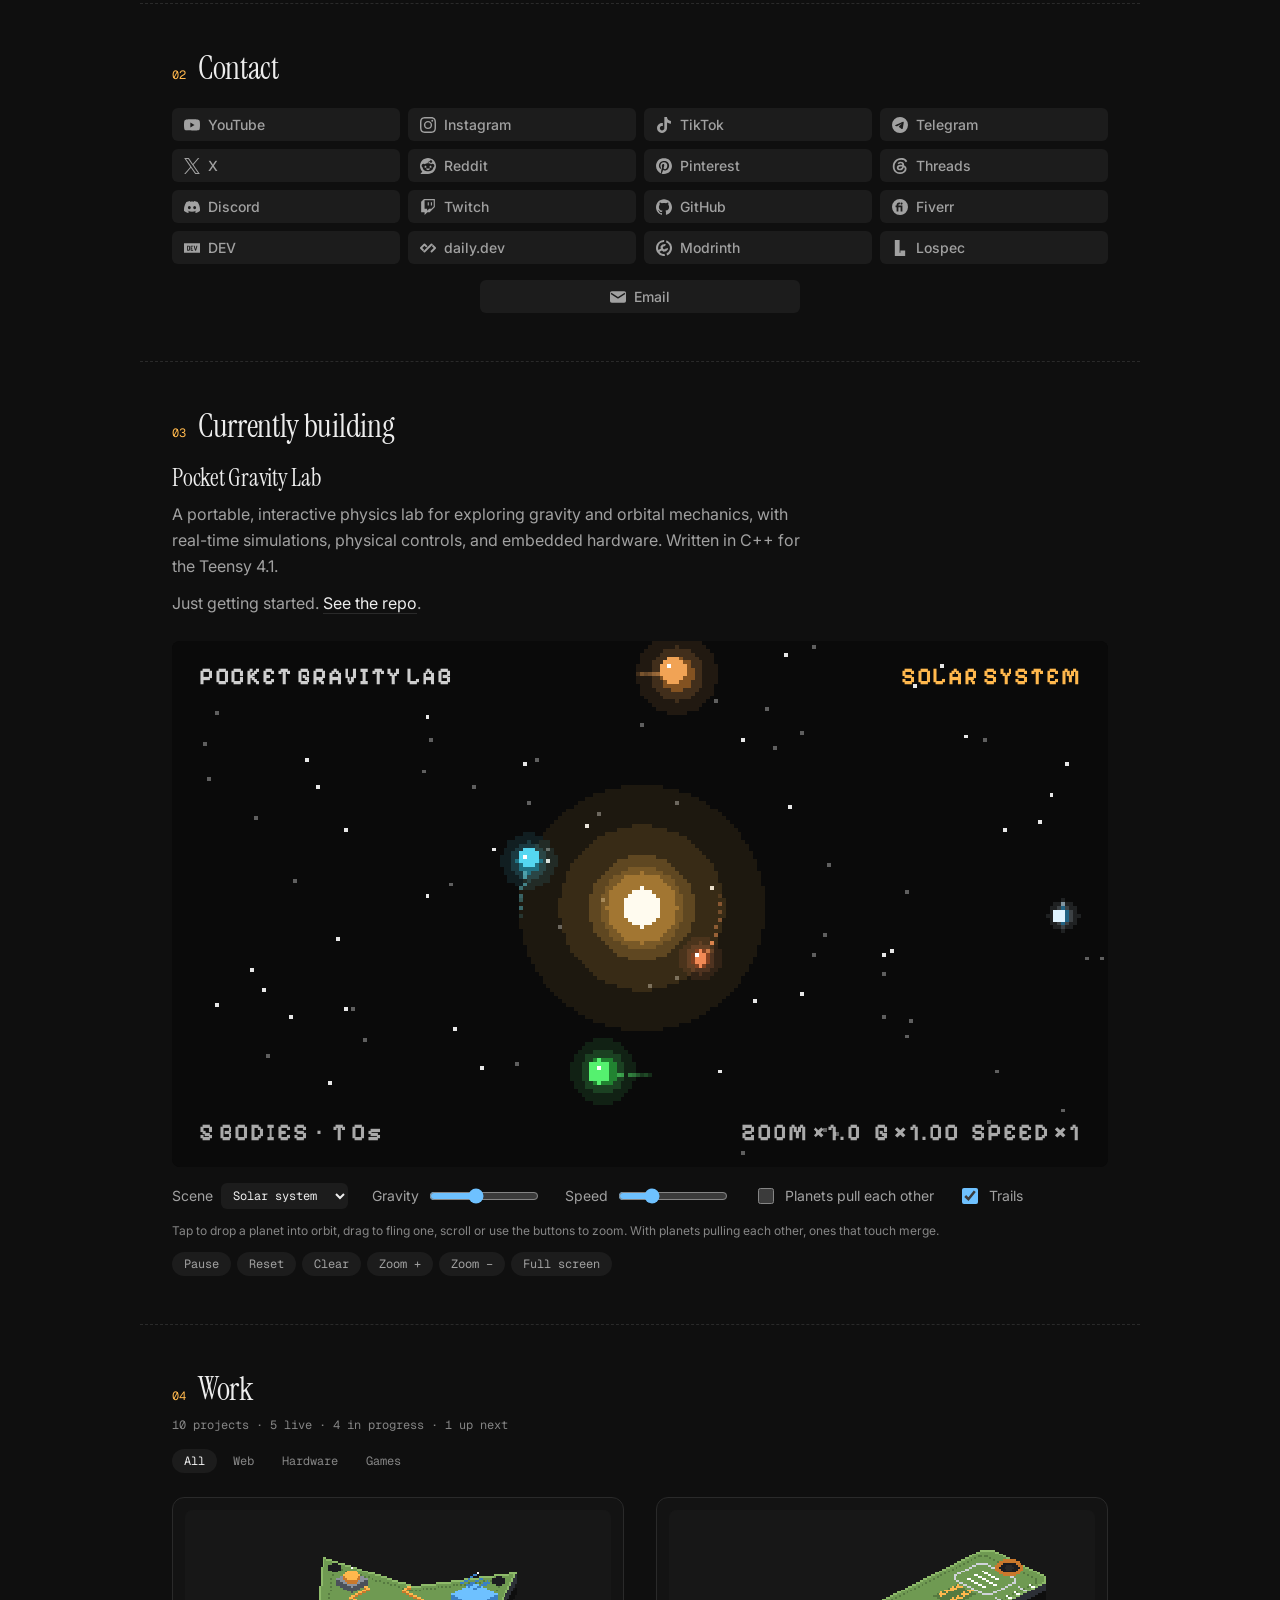
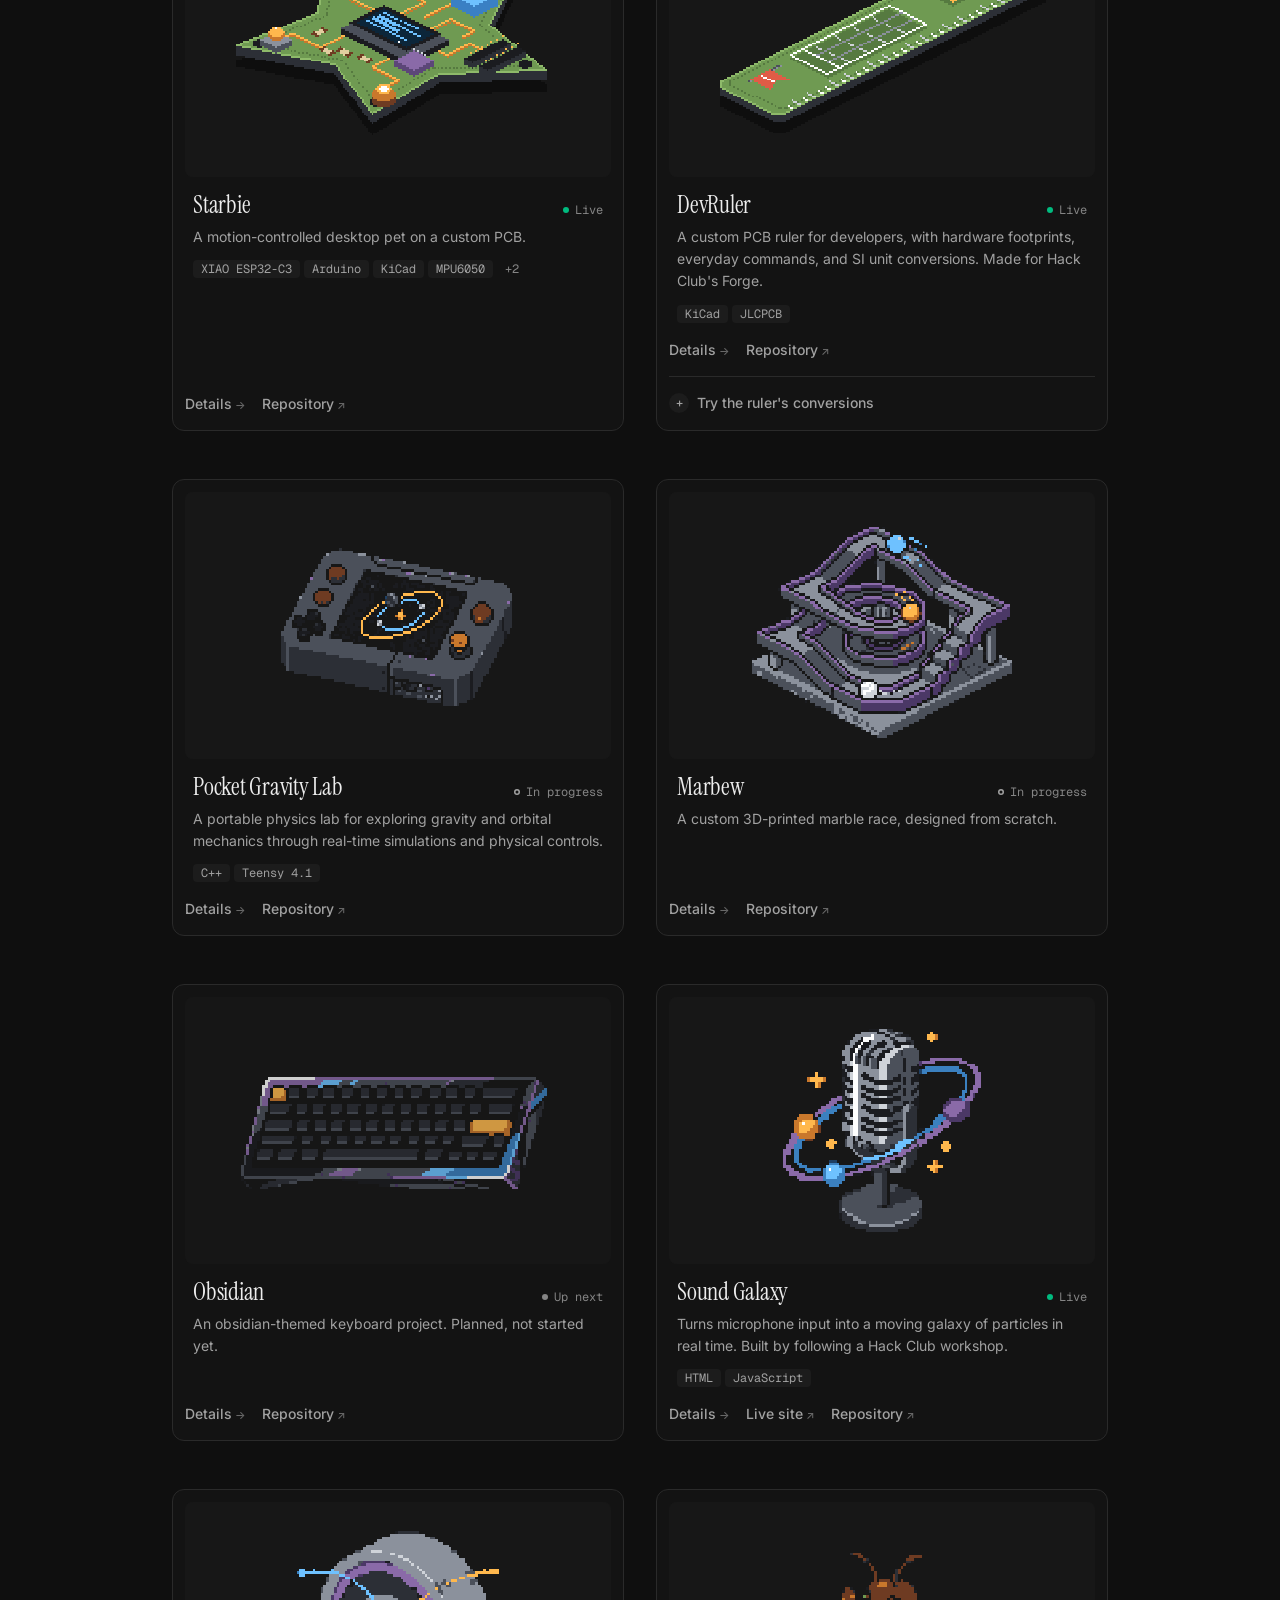
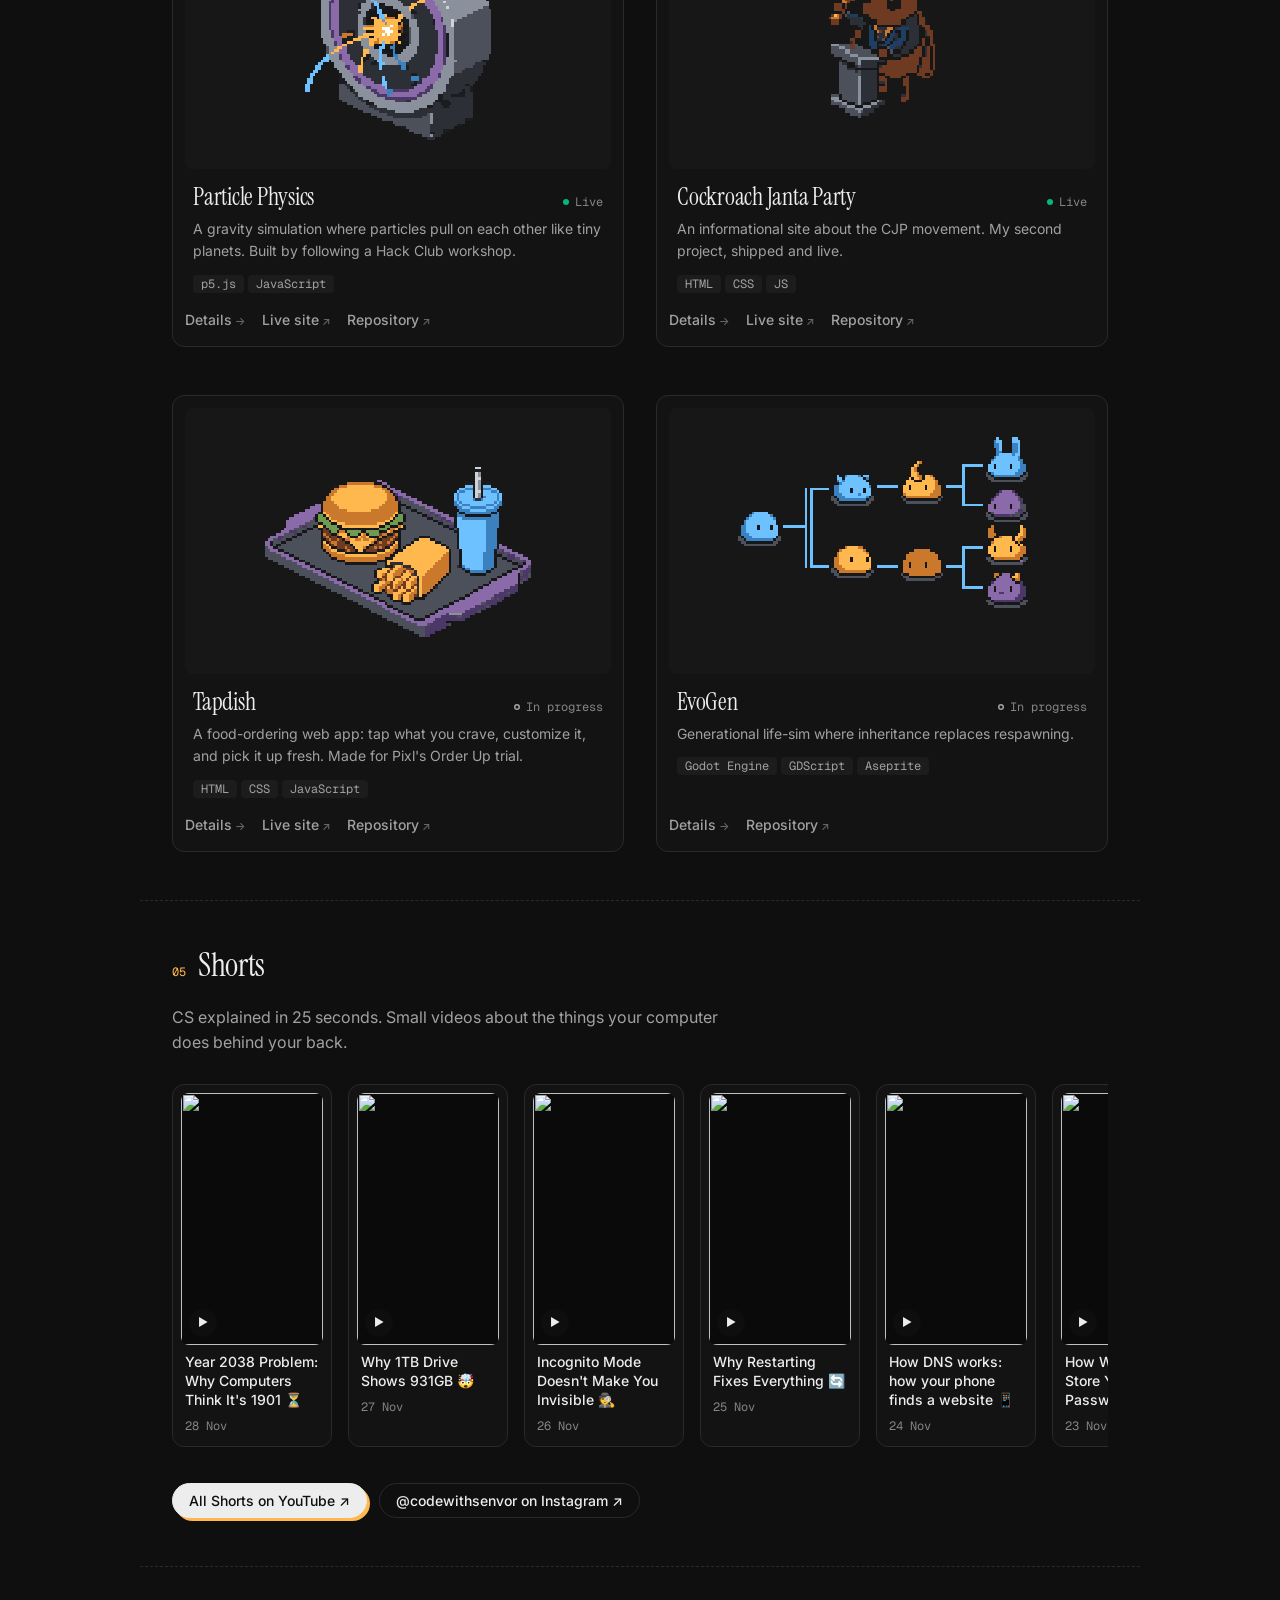
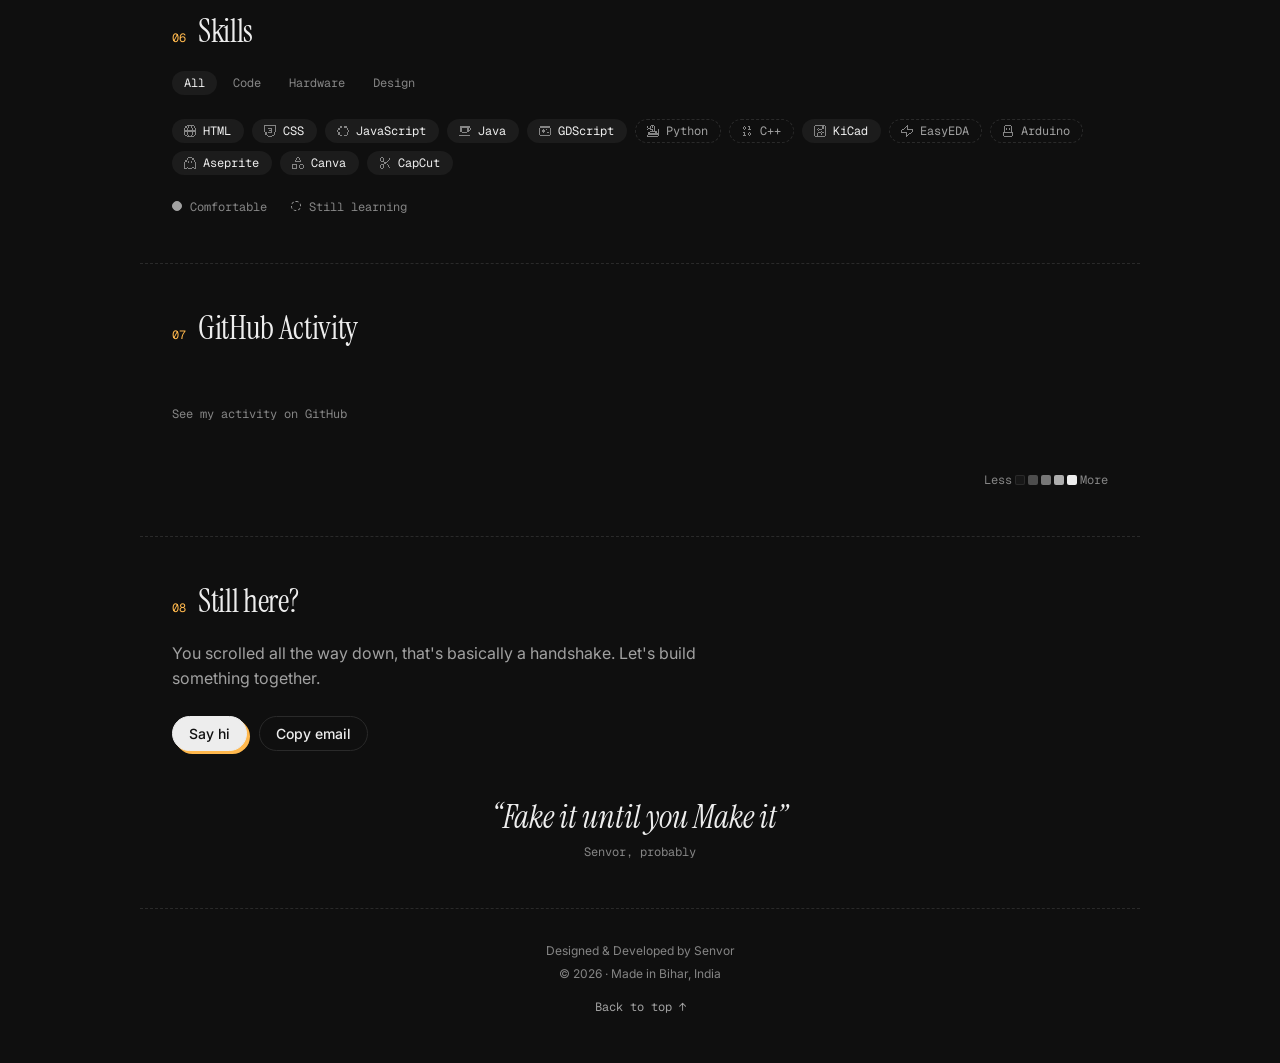
==== commit e5599291: "Shorts: refresh from YouTube feed" ====
--- a/index.html
+++ b/index.html
@@ -269,6 +269,7 @@
     <p class="lead">CS explained in 25 seconds. Small videos about the things your computer does behind your back.</p>
     <div class="shorts" id="shorts-list">
       <!-- shorts:start -->
+      <a class="short" href="https://youtube.com/shorts/Kny_B4l9m58"><span class="sthumb"><img src="https://i.ytimg.com/vi/Kny_B4l9m58/hqdefault.jpg" alt="" width="480" height="360" loading="lazy" decoding="async"><i aria-hidden="true">▶</i></span><b>Year 2038 Problem: Why Computers Think It's 1901 ⏳</b><small>28 Nov</small></a>
       <a class="short" href="https://youtube.com/shorts/zaf4T1lllL4"><span class="sthumb"><img src="https://i.ytimg.com/vi/zaf4T1lllL4/hqdefault.jpg" alt="" width="480" height="360" loading="lazy" decoding="async"><i aria-hidden="true">▶</i></span><b>Why 1TB Drive Shows 931GB 🤯</b><small>27 Nov</small></a>
       <a class="short" href="https://youtube.com/shorts/Mmp7Dz5En80"><span class="sthumb"><img src="https://i.ytimg.com/vi/Mmp7Dz5En80/hqdefault.jpg" alt="" width="480" height="360" loading="lazy" decoding="async"><i aria-hidden="true">▶</i></span><b>Incognito Mode Doesn't Make You Invisible 🕵️</b><small>26 Nov</small></a>
       <a class="short" href="https://youtube.com/shorts/m5p9YWc67OA"><span class="sthumb"><img src="https://i.ytimg.com/vi/m5p9YWc67OA/hqdefault.jpg" alt="" width="480" height="360" loading="lazy" decoding="async"><i aria-hidden="true">▶</i></span><b>Why Restarting Fixes Everything 🔄</b><small>25 Nov</small></a>
@@ -276,7 +277,6 @@
       <a class="short" href="https://youtube.com/shorts/SdXDCue3tK0"><span class="sthumb"><img src="https://i.ytimg.com/vi/SdXDCue3tK0/hqdefault.jpg" alt="" width="480" height="360" loading="lazy" decoding="async"><i aria-hidden="true">▶</i></span><b>How Websites Store Your Password 🔐</b><small>23 Nov</small></a>
       <a class="short" href="https://youtube.com/shorts/Cl1nEWZYntE"><span class="sthumb"><img src="https://i.ytimg.com/vi/Cl1nEWZYntE/hqdefault.jpg" alt="" width="480" height="360" loading="lazy" decoding="async"><i aria-hidden="true">▶</i></span><b>P vs NP Explained in 25 Seconds 🧩 ($1M Problem)</b><small>22 Nov</small></a>
       <a class="short" href="https://youtube.com/shorts/MgcRIha2k4A"><span class="sthumb"><img src="https://i.ytimg.com/vi/MgcRIha2k4A/hqdefault.jpg" alt="" width="480" height="360" loading="lazy" decoding="async"><i aria-hidden="true">▶</i></span><b>Your Deleted Files Aren't Really Gone 🤯</b><small>21 Nov</small></a>
-      <a class="short" href="https://youtube.com/shorts/alOrCfVDt7U"><span class="sthumb"><img src="https://i.ytimg.com/vi/alOrCfVDt7U/hqdefault.jpg" alt="" width="480" height="360" loading="lazy" decoding="async"><i aria-hidden="true">▶</i></span><b>Why Zipping a Zip Does Nothing 🤯</b><small>20 Nov</small></a>
       <!-- shorts:end -->
     </div>
     <div class="cta"><a class="btn" href="https://www.youtube.com/@s3nvor/shorts">All Shorts on YouTube ↗</a><a class="btn alt" href="https://www.instagram.com/codewithsenvor/">@codewithsenvor on Instagram ↗</a></div>
--- a/css/style.css
+++ b/css/style.css
@@ -10,13 +10,12 @@
   --hdr:rgba(15,15,15,.85); --shadow:0 6px 18px rgba(0,0,0,.45);
 }
 :root[data-theme="light"]{
+  /* light palette: Whitewash background, Olive Green ink and accents, Bougainvillea Pink highlights */
   color-scheme:light;
-  --bg:#ffffff; --card:#f6f6f6; --line:#e5e5e5; --ink:#111111; --soft:#555555;
-  /* spec --subtle is #8a8a8a (3.4:1 on white); nudged to #707070 so small text passes 4.5:1 */
-  --subtle:#707070;
-  /* amber #ffb84d is 1.7:1 on white, so amber TEXT uses a darker amber in light mode */
-  --amber:#ffb84d; --amber-text:#9a5400; --sky:#2f8fd6; --green:#00a06d;
-  --hdr:rgba(255,255,255,.85); --shadow:0 6px 18px rgba(0,0,0,.08);
+  --bg:#f6f3ec; --card:#eeeae0; --line:#ddd6c6; --ink:#1f2a14; --soft:#4b5a36;
+  --subtle:#636b52;
+  --amber:#e0338a; --amber-text:#b0125b; --sky:#556b2f; --green:#5a7a2e;
+  --hdr:rgba(246,243,236,.85); --shadow:0 6px 18px rgba(31,42,20,.08);
 }
 :root{
   /* old token names kept as aliases so older rules and the project pages keep working */
@@ -382,3 +381,9 @@
 .short small{font:400 var(--t-xs) var(--mono);color:var(--subtle);padding:0 var(--s1)}
 @media (hover:hover){.short:hover{transform:translate(-3px,-3px);box-shadow:4px 4px 0 var(--amber);border-color:var(--amber)}}
 @media (prefers-reduced-motion:reduce){.short{transition:none}.short:hover{transform:none}}
+
+/* Back-to-top button */
+.to-top{position:fixed;right:16px;bottom:16px;z-index:40;width:40px;height:40px;border-radius:999px;border:1px solid var(--line);background:var(--card);color:var(--ink);font:500 18px/1 var(--body);cursor:pointer;box-shadow:var(--shadow)}
+.to-top[hidden]{display:none}
+.to-top:hover{border-color:var(--soft)}
+.to-top:focus-visible{outline:2px solid var(--ink);outline-offset:2px}
